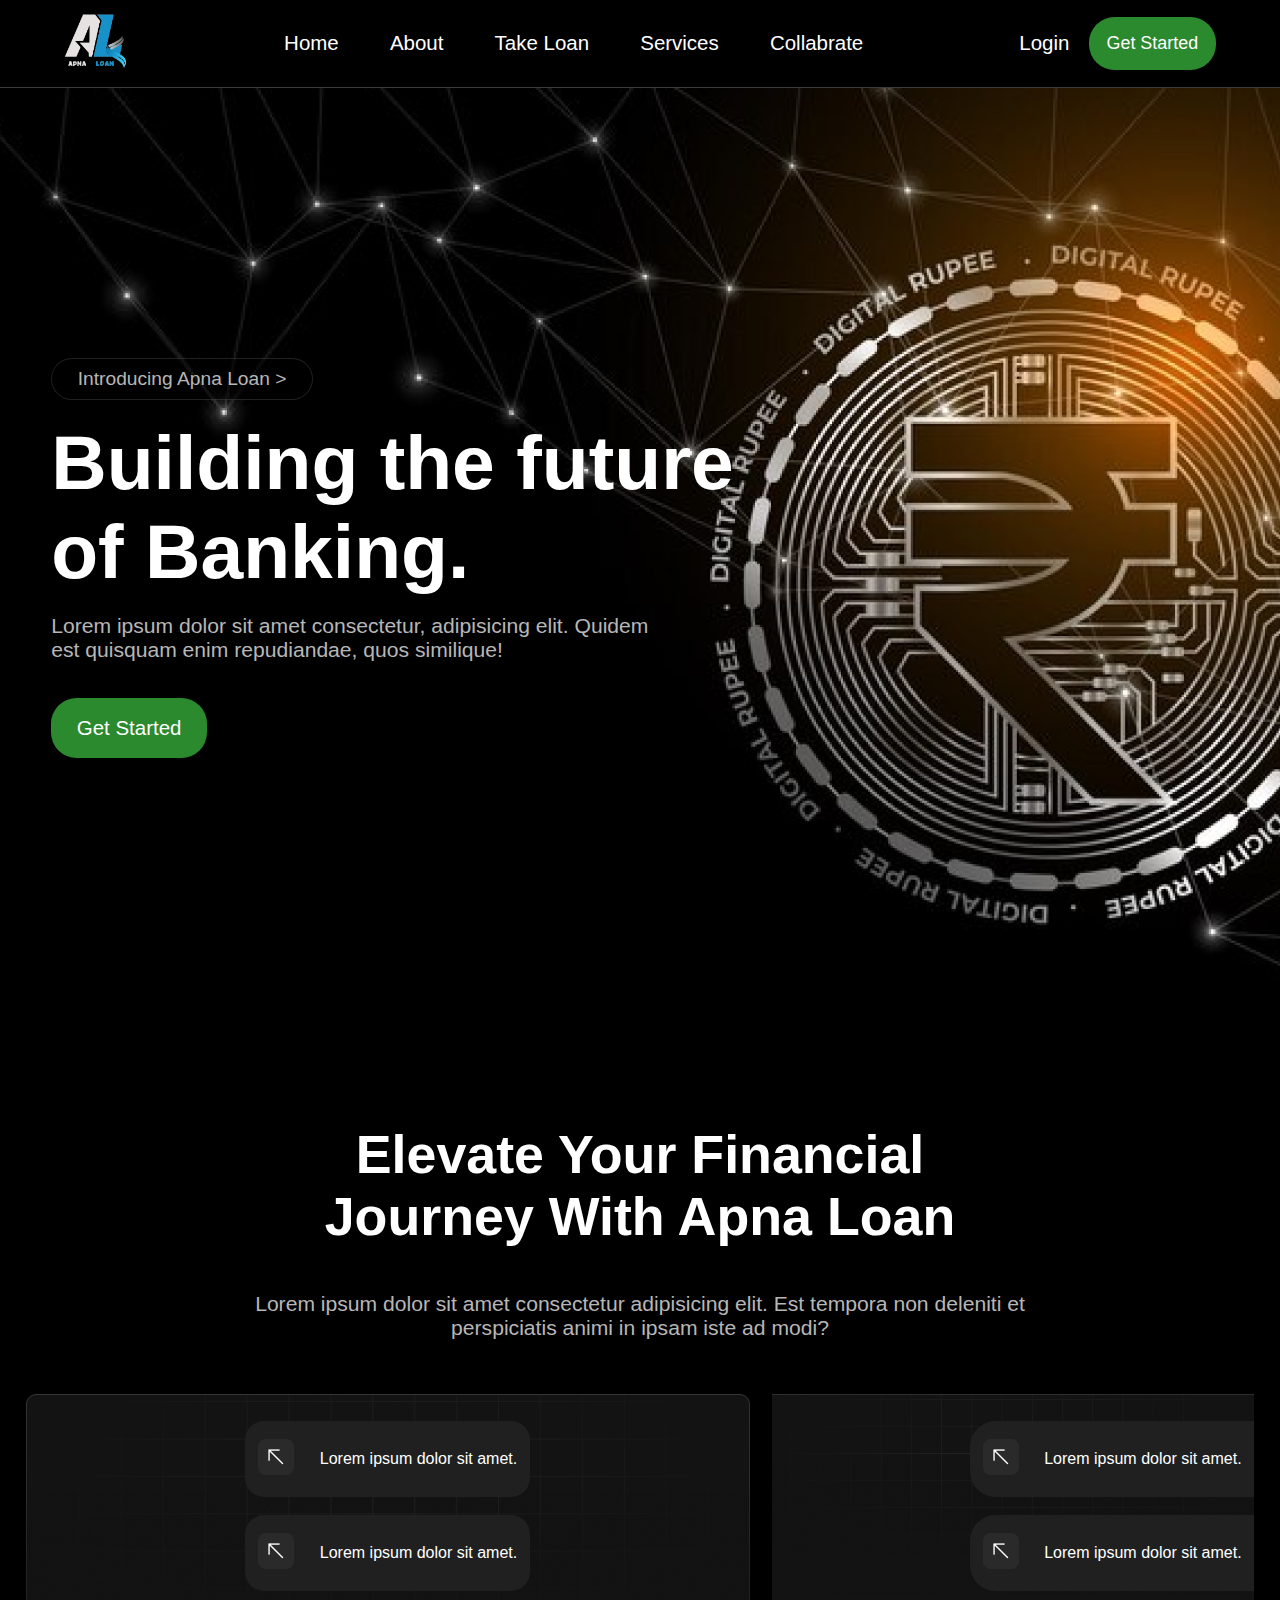
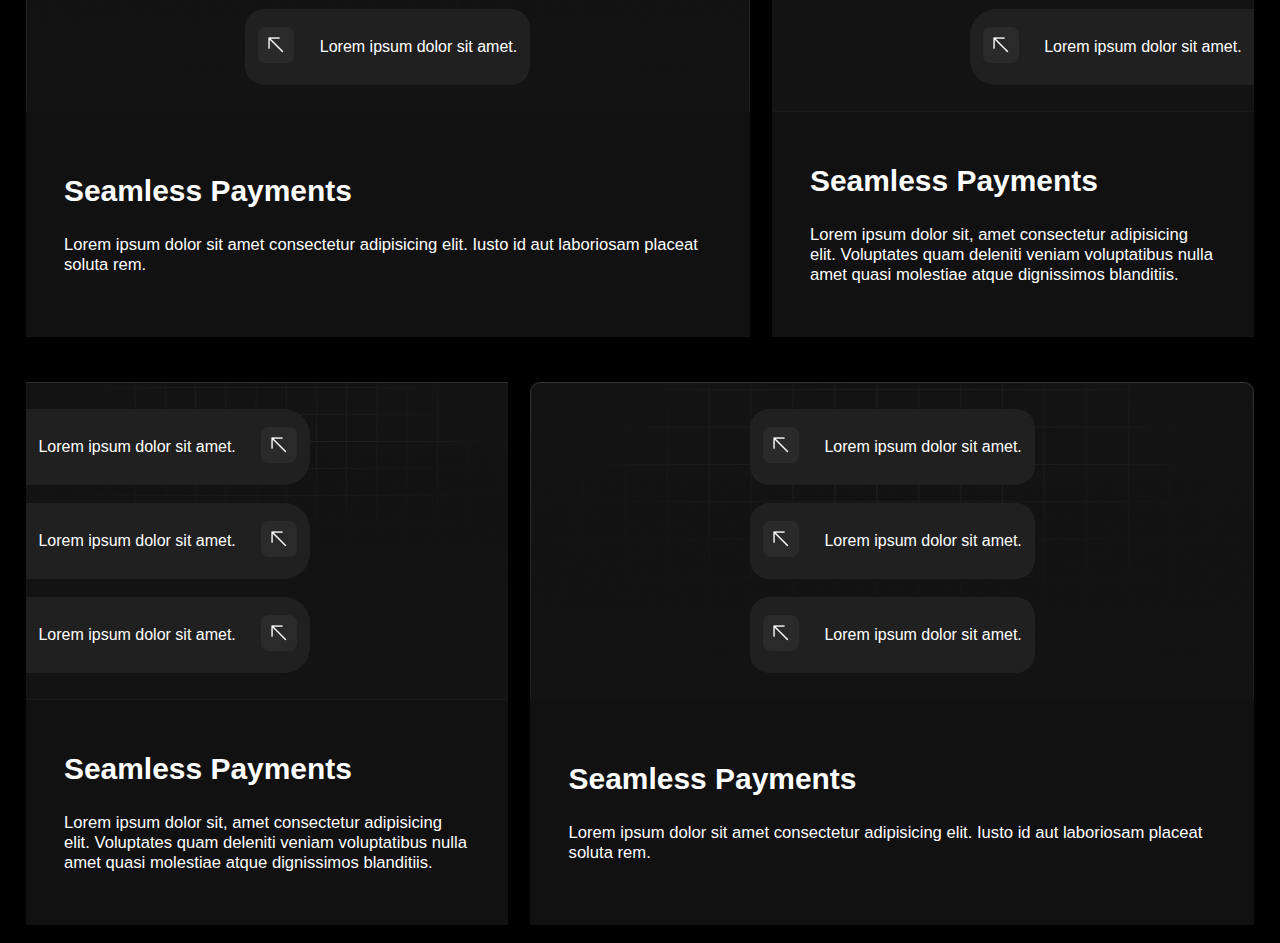
==== Apna Loan/index.html @ 00d08b1c "Made starting layout with features section with AI" ====
<!DOCTYPE html>
<html lang="en">
<head>
    <meta charset="UTF-8">
    <meta name="viewport" content="width=device-width, initial-scale=1.0">
    <link rel="stylesheet" href="./style.css">
    <title>Document</title>
</head>

<body>
    <header>
        <nav>
           <div class="leftnav">
            <img class="logo" src="./images/logo3.png" alt="">

           </div>
           <div class="midnav">
            <ul class="simpleflex">
                <li>Home</li>
                <li>About</li>
                <li>Take Loan</li>
                <li>Services</li>
                <li>Collabrate</li>
                
            </ul>

           </div>
           <div class="rightnav simpleflex">
            <button class="loginbtnnav">Login</button>
            <button class="startedbtnnav">Get Started</button>

           </div>
        </nav>
    </header>
    <main>
        <div class="hero">
            <div class="herocontainer simpleflex">
                <div class="upperherocontainer">
                    <p>Introducing Apna Loan  ></p>

                </div>
                <div class="headingherocontainer">
                    <h1>Building the future <br> of Banking.</h1>

                </div>
                <div class="descherocontainer">
                    <p>Lorem ipsum dolor sit amet consectetur, adipisicing elit. Quidem <br> est quisquam enim repudiandae, quos similique!</p>

                </div>
                <div class="btnherocontainer">
                    <button>Get Started</button>

                </div>
            </div>
        </div>
        <div class="featuresconatiner">
            <div class="upperfeaturesconatiner simpleflex">
                <div class="headingupperfeaturesconatiner">

                    <h2>Elevate Your Financial Journey With Apna Loan</h2>
                </div>
                <div class="descupperfeaturesconatiner">
                    <p>Lorem ipsum dolor sit amet consectetur adipisicing elit. Est tempora non deleniti et perspiciatis animi in ipsam iste ad modi?</p>
                </div>
            </div>
            <div class="downfeaturesconatiner simpleflex">
                <div class="upperdownfeaturesconatiner simpleflex">
                    <div class="leftupperdownfeaturesconatiner setfeaturebox">
                        <div class="upperleftupperdownfeaturesconatiner">
                            <div class="oneupperleftupperdownfeaturesconatiner">
                                <div class="leftoneupperleftupperdownfeaturesconatiner">
                                    <img src="./images/a1.png" alt="">
                                </div>
                                <div class="rightoneupperleftupperdownfeaturesconatiner">
                                    <p>Lorem ipsum dolor sit amet.</p>
                                </div>
                            </div>
                            <div class="oneupperleftupperdownfeaturesconatiner">
                                <div class="leftoneupperleftupperdownfeaturesconatiner">
                                    <img src="./images/a1.png" alt="">
                                </div>
                                <div class="rightoneupperleftupperdownfeaturesconatiner">
                                    <p>Lorem ipsum dolor sit amet.</p>
                                </div>
                            </div>
                            <div class="oneupperleftupperdownfeaturesconatiner">
                                <div class="leftoneupperleftupperdownfeaturesconatiner">
                                    <img src="./images/a1.png" alt="">
                                </div>
                                <div class="rightoneupperleftupperdownfeaturesconatiner">
                                    <p>Lorem ipsum dolor sit amet.</p>
                                </div>
                            </div>

                        </div>
                        <div class="downleftupperdownfeaturesconatiner">
                            <div class="headingdownleftupperdownfeaturesconatiner featsubhead">
                                <h3>Seamless Payments</h3>
                            </div>
                            <div class="descdownleftupperdownfeaturesconatiner featsubdesc">
                                <p>Lorem ipsum dolor sit amet consectetur adipisicing elit. Iusto id aut laboriosam placeat soluta rem.</p>
                            </div>
                        </div>

                    </div>
                    <div class="rightupperdownfeaturesconatiner setfeaturebox">
                        <div class="upperrightupperdownfeaturesconatiner">
                            <div class="oneupperleftupperdownfeaturesconatiner sidefeat">
                                <div class="leftoneupperleftupperdownfeaturesconatiner">
                                    <img src="./images/a1.png" alt="">
                                </div>
                                <div class="rightoneupperleftupperdownfeaturesconatiner">
                                    <p>Lorem ipsum dolor sit amet.</p>
                                </div>
                            </div>
                            <div class="oneupperleftupperdownfeaturesconatiner sidefeat">
                                <div class="leftoneupperleftupperdownfeaturesconatiner">
                                    <img src="./images/a1.png" alt="">
                                </div>
                                <div class="rightoneupperleftupperdownfeaturesconatiner">
                                    <p>Lorem ipsum dolor sit amet.</p>
                                </div>
                            </div>
                            <div class="oneupperleftupperdownfeaturesconatiner sidefeat">
                                <div class="leftoneupperleftupperdownfeaturesconatiner">
                                    <img src="./images/a1.png" alt="">
                                </div>
                                <div class="rightoneupperleftupperdownfeaturesconatiner">
                                    <p>Lorem ipsum dolor sit amet.</p>
                                </div>
                            </div>


                        </div>
                        <div class="downrightupperdownfeaturesconatiner downleftupperdownfeaturesconatiner">
                            <div class="headingdownrightupperdownfeaturesconatiner featsubhead">
                                <h3>Seamless Payments</h3>

                            </div>
                            <div class="descdownrightupperdownfeaturesconatiner featsubdesc">
                                <p>Lorem ipsum dolor sit, amet consectetur adipisicing elit. Voluptates quam deleniti veniam voluptatibus nulla amet quasi molestiae atque dignissimos blanditiis.</p>
                            </div>

                        </div>

                    </div>
                </div>
                <div class="upperdownfeaturesconatiner simpleflex">
                    <div class="rightupperdownfeaturesconatiner setfeaturebox">
                        <div class="upperrightupperdownfeaturesconatiner downsetinnerfeact">
                            <div class="oneupperleftupperdownfeaturesconatiner sidefeat2">
                                <div class="leftoneupperleftupperdownfeaturesconatiner">
                                    <img src="./images/a1.png" alt="">
                                </div>
                                <div class="rightoneupperleftupperdownfeaturesconatiner">
                                    <p>Lorem ipsum dolor sit amet.</p>
                                </div>
                            </div>
                            <div class="oneupperleftupperdownfeaturesconatiner sidefeat2">
                                <div class="leftoneupperleftupperdownfeaturesconatiner">
                                    <img src="./images/a1.png" alt="">
                                </div>
                                <div class="rightoneupperleftupperdownfeaturesconatiner">
                                    <p>Lorem ipsum dolor sit amet.</p>
                                </div>
                            </div>
                            <div class="oneupperleftupperdownfeaturesconatiner sidefeat2">
                                <div class="leftoneupperleftupperdownfeaturesconatiner">
                                    <img src="./images/a1.png" alt="">
                                </div>
                                <div class="rightoneupperleftupperdownfeaturesconatiner">
                                    <p>Lorem ipsum dolor sit amet.</p>
                                </div>
                            </div>


                        </div>
                        <div class="downrightupperdownfeaturesconatiner downleftupperdownfeaturesconatiner">
                            <div class="headingdownrightupperdownfeaturesconatiner featsubhead">
                                <h3>Seamless Payments</h3>

                            </div>
                            <div class="descdownrightupperdownfeaturesconatiner featsubdesc">
                                <p>Lorem ipsum dolor sit, amet consectetur adipisicing elit. Voluptates quam deleniti veniam voluptatibus nulla amet quasi molestiae atque dignissimos blanditiis.</p>
                            </div>

                        </div>

                    </div>
                    <div class="leftupperdownfeaturesconatiner setfeaturebox">
                        <div class="upperleftupperdownfeaturesconatiner">
                            <div class="oneupperleftupperdownfeaturesconatiner">
                                <div class="leftoneupperleftupperdownfeaturesconatiner">
                                    <img src="./images/a1.png" alt="">
                                </div>
                                <div class="rightoneupperleftupperdownfeaturesconatiner">
                                    <p>Lorem ipsum dolor sit amet.</p>
                                </div>
                            </div>
                            <div class="oneupperleftupperdownfeaturesconatiner">
                                <div class="leftoneupperleftupperdownfeaturesconatiner">
                                    <img src="./images/a1.png" alt="">
                                </div>
                                <div class="rightoneupperleftupperdownfeaturesconatiner">
                                    <p>Lorem ipsum dolor sit amet.</p>
                                </div>
                            </div>
                            <div class="oneupperleftupperdownfeaturesconatiner">
                                <div class="leftoneupperleftupperdownfeaturesconatiner">
                                    <img src="./images/a1.png" alt="">
                                </div>
                                <div class="rightoneupperleftupperdownfeaturesconatiner">
                                    <p>Lorem ipsum dolor sit amet.</p>
                                </div>
                            </div>

                        </div>
                        <div class="downleftupperdownfeaturesconatiner">
                            <div class="headingdownleftupperdownfeaturesconatiner featsubhead">
                                <h3>Seamless Payments</h3>
                            </div>
                            <div class="descdownleftupperdownfeaturesconatiner featsubdesc">
                                <p>Lorem ipsum dolor sit amet consectetur adipisicing elit. Iusto id aut laboriosam placeat soluta rem.</p>
                            </div>
                        </div>

                    </div>
                    
                </div>
            </div>
        </div>
    </main>
    
</body>
</html>
---- Apna Loan/style.css ----
*{
    margin: 0;
    padding: 0;
    font-family:'Franklin Gothic Medium', 'Arial Narrow', Arial, sans-serif;
}

nav{
    display: flex;
    justify-content: space-between;
    align-items: center;
    color: #fff;
    padding: 1.4vh 5vw;
    border-bottom: 0.4px solid #ffffff3a;
    background-color: #000;
}
.logo{
    width: 5vw;
}
.simpleflex{
    display: flex;
    justify-content: center;
    align-items: center;
}
.midnav ul {
    gap: 4vw;
    
    list-style: none;
 
}
.midnav ul li{
    font-size: 1.6vw;
}
.loginbtnnav{
    border: none;
    color: #fff;
    background-color: #ffffff00;
    font-size: 1.6vw;
}
.startedbtnnav{
    border: none;
    background-color: #2B892E;
    color: #fff;
    border-radius: 2vw;
    padding:  1.8vh 1.4vw;
    font-size: 1.4vw;
}
.o{
    
    border: 12px solid #fff;
  background-color: #ffffff00;
  padding: 0 3vw;
  font-size: 3vw;
  border-radius: 2vw;
  position: relative;
  top: -3vh;
}
.rightnav{
    gap:1.5vw;
}
.herocontainer{
    flex-direction: column;
    gap: 2vh;
    align-items: baseline;
    color: #fff;
    padding: 30vh 0 2vh 4vw;
}
.hero{
    background: url('./images/m2.png') no-repeat top ;
    background-size: cover;
    height: 110vh;
}
.upperherocontainer{
    background-color: #0000006e;
    color: #ffffffb8;
    padding: 1vh 2vw;
    font-size: 1.5vw;
    border-radius: 3vw;
    border: 0.2px solid #ffffff20;
}
.headingherocontainer{
    color: #fff;
    font-size: 3vw;
}
.descherocontainer{
    font-size: 1.65vw;
    color:#ffffffb8 ;
    margin-bottom: 2vh;
}
.btnherocontainer button{
    border: none;
    background-color: #2B892E;
    color: #fff;
    border-radius: 2vw;
    padding:  2vh 2vw;
    font-size: 1.6vw;

}
.upperfeaturesconatiner{
    flex-direction: column;
    padding: 3vh 0;
    gap: 2vh;
}
.featuresconatiner{
    padding: 2vh 2vw;
    color: #fff;
    background-color: #000000;
}
.descupperfeaturesconatiner{
    color: #ffffffb8;
    font-size: 1.65vw;
    text-align: center;
    width: 70%;
    padding: 3vh 0;

}
.upperdownfeaturesconatiner{
    gap: 1.7vw;
}
.leftupperdownfeaturesconatiner{
    width: 60%;
    border-radius: 1.5vw;
}
.headingupperfeaturesconatiner{
    font-size: 2.8vw;
    text-align: center;
    width: 55%;
}
.upperleftupperdownfeaturesconatiner{
    background:url('./images/bg2.png') no-repeat ;
    padding: 3vh 0 ;
    background-size: cover;
    display: flex;
    flex-direction: column;
    justify-content: center;
    align-items: center;
    gap: 2vh;
}
.oneupperleftupperdownfeaturesconatiner{
    display: flex;
    justify-content: center;
    align-items: center;
    padding: 2vh 1vw;
    border-radius: 1.5vw;
    background-color: #202020;

    gap: 2vw;
}
.downleftupperdownfeaturesconatiner{
    display:flex;
    justify-content: center;
    align-items: flex-start;
    padding: 1vh 3vw;
    height: 23vh;

    background-color: #111;
    flex-direction: column;
    
}
.rightupperdownfeaturesconatiner{
    width:40%;

}
.upperrightupperdownfeaturesconatiner{
    background: url('./images/bg2.png') no-repeat top;
    background-size: cover;
    padding: 3vh 0 3vh 4vw;
    gap: 2vh;
    flex-direction: column;
    display: flex;
    justify-content: center;
    align-items: flex-end;
}
.setfeaturebox{
    /* height: 50vh; */
}
.featsubhead{
    font-size: 2vw;
    padding: 2vh 0;

}
.featsubdesc{
    font-size: 1.3vw;
    padding: 1vh 0 2vh 0;
}
.downfeaturesconatiner{
    flex-direction: column;
    gap: 5vh;
}
.sidefeat{
    border-top-left-radius:2vw;
    border-top-right-radius:0vw;
    border-bottom-right-radius:0vw;
    border-bottom-left-radius:2vw;
}
.sidefeat2{
    border-top-left-radius:0vw;
    border-top-right-radius:2vw;
    border-bottom-right-radius:2vw;
    border-bottom-left-radius:0vw;
    flex-direction: row-reverse;

}
.downsetinnerfeact{
    align-items: flex-start;
    padding: 3vh 0;
}
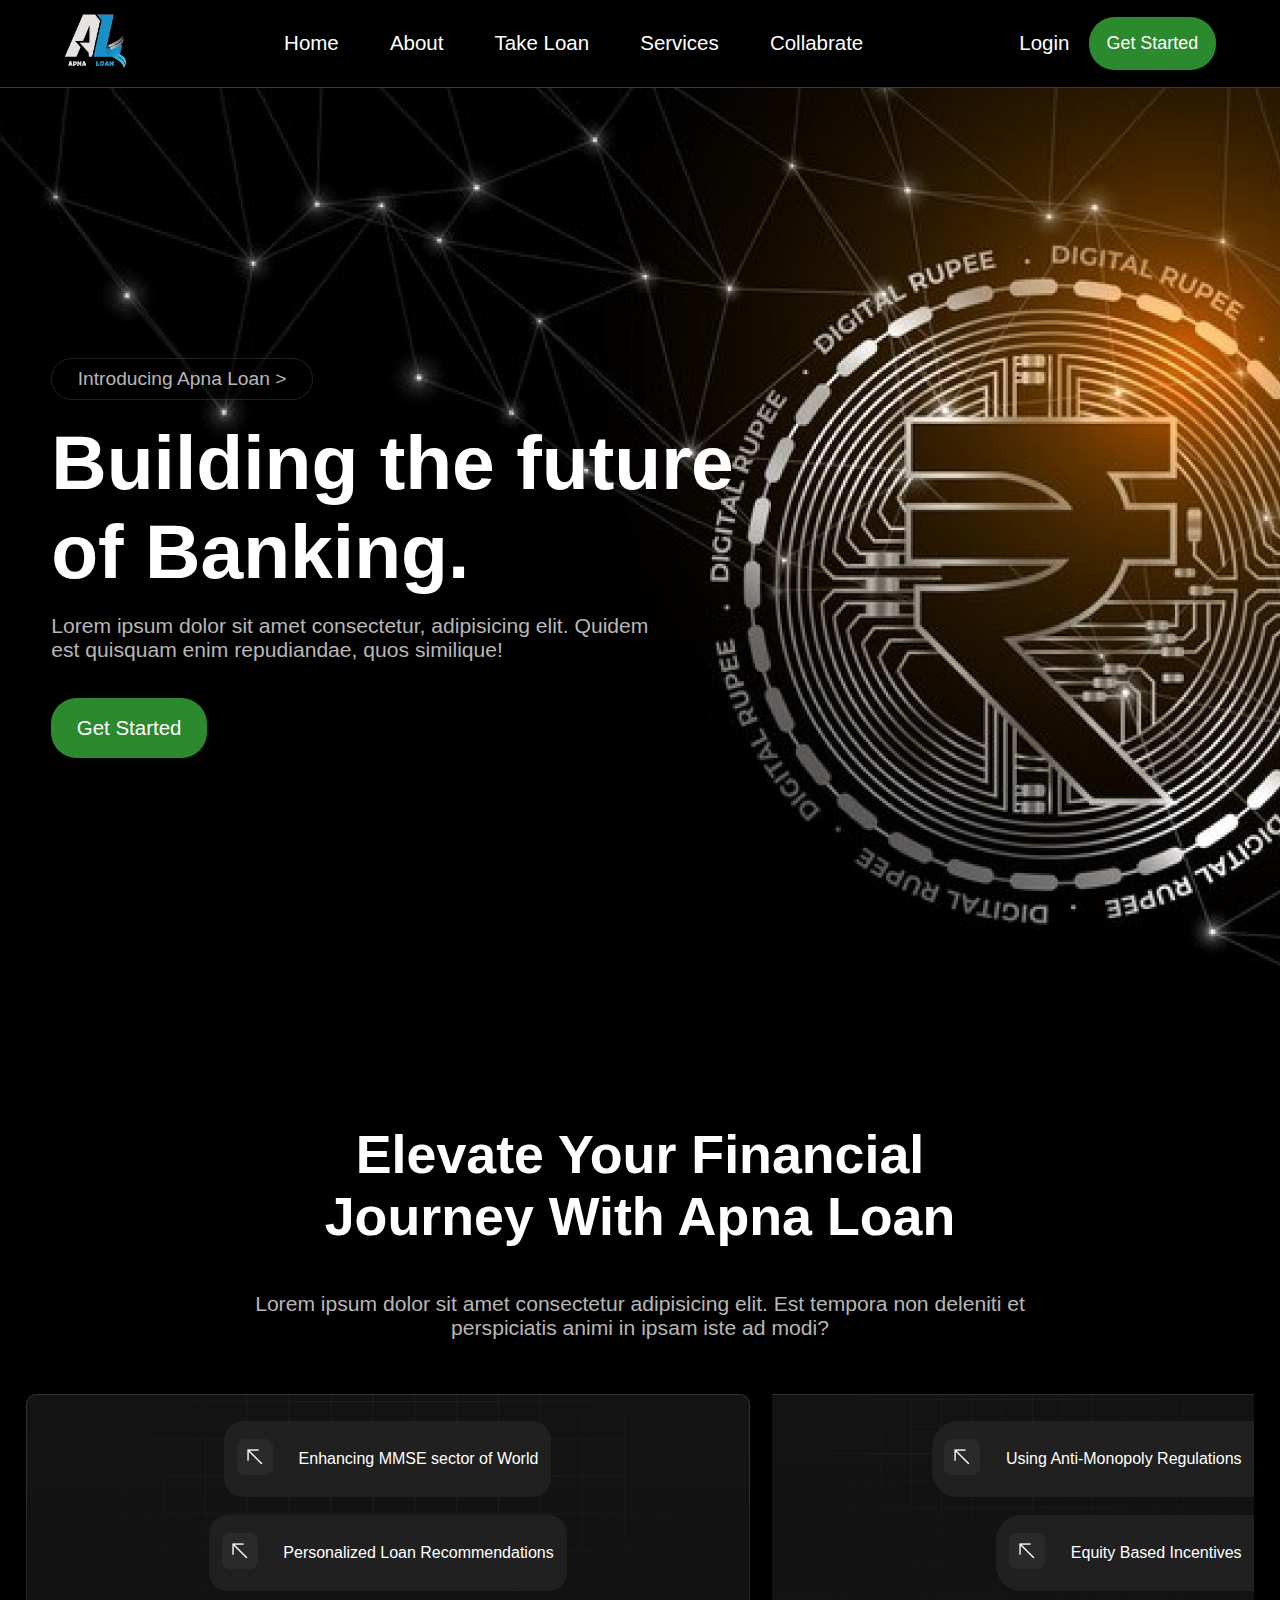
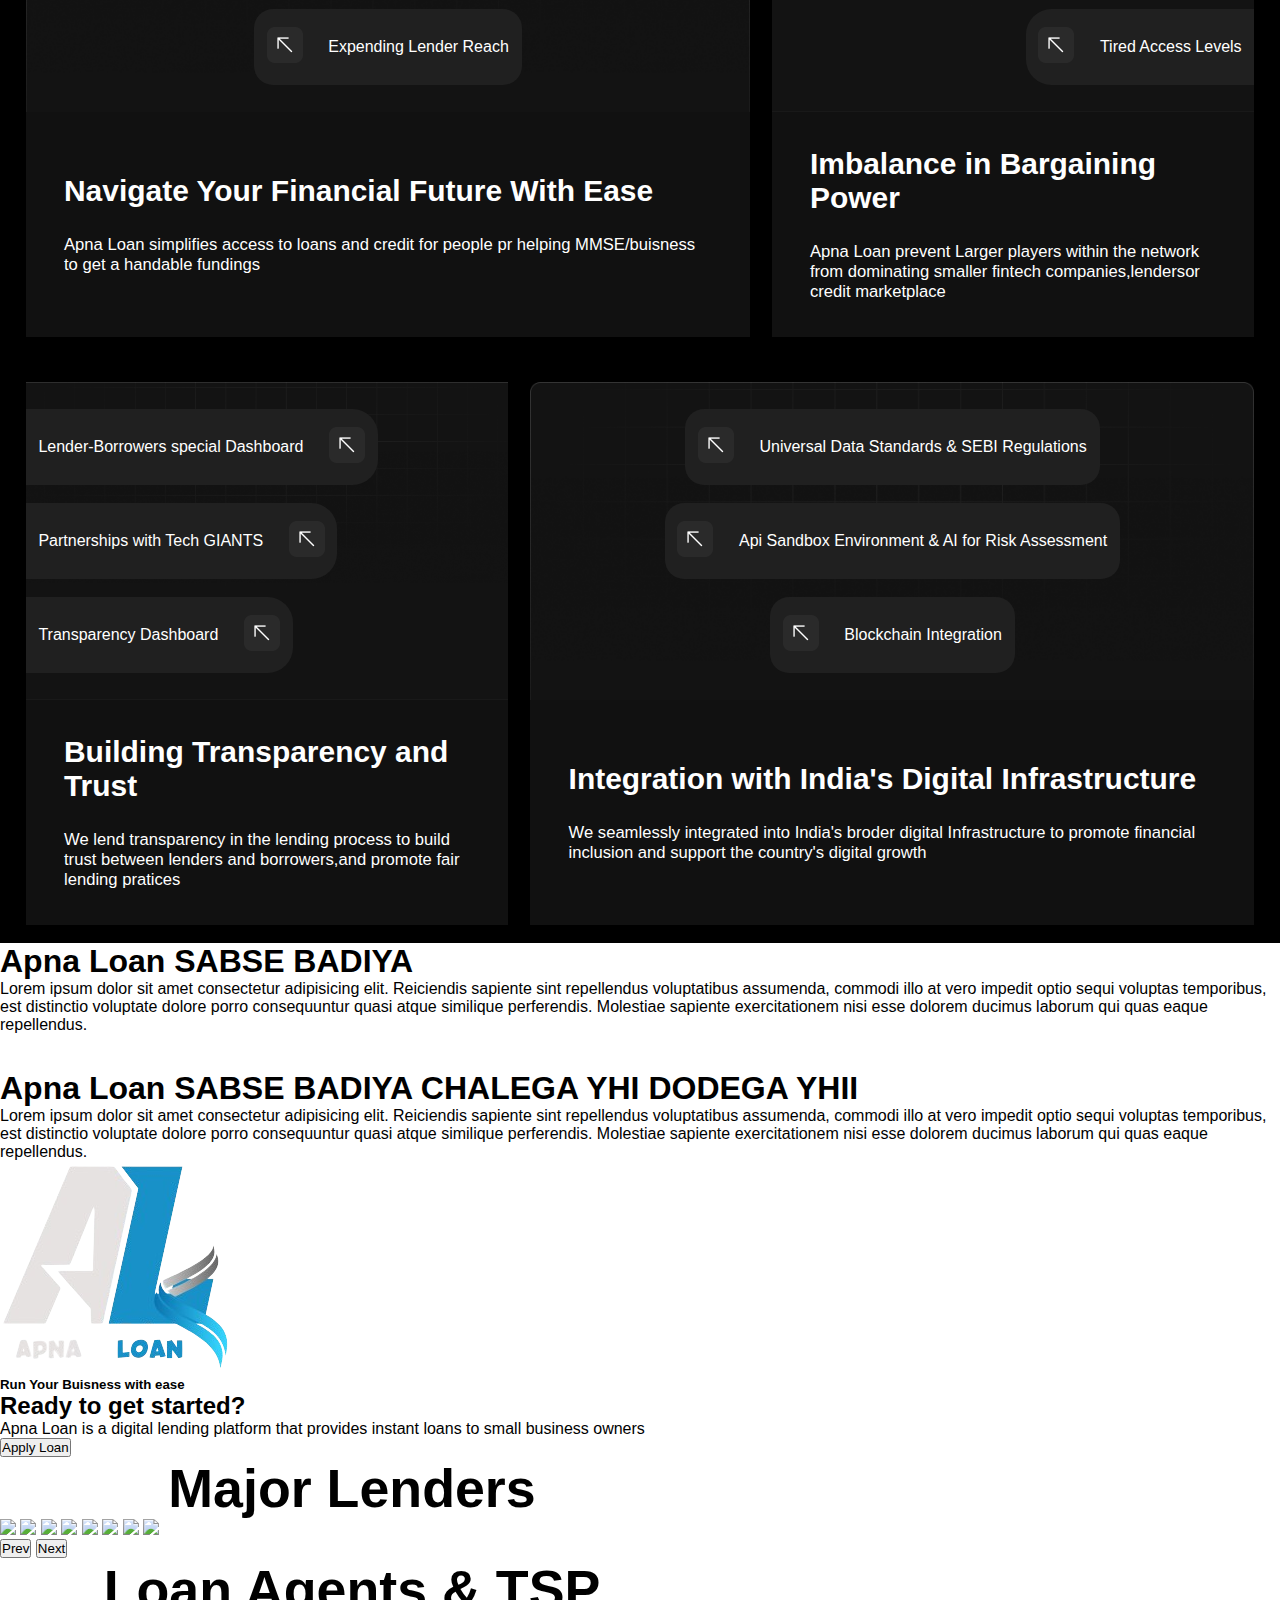
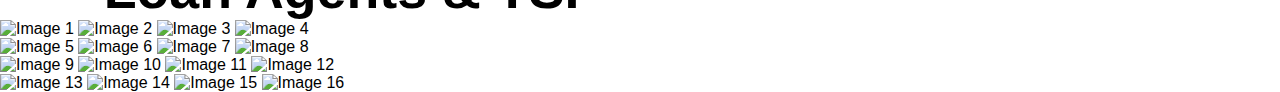
==== commit 3fd01b4b: "Update index.html in making more sections in home page" ====
--- a/Apna Loan/index.html
+++ b/Apna Loan/index.html
@@ -72,33 +72,33 @@
                                     <img src="./images/a1.png" alt="">
                                 </div>
                                 <div class="rightoneupperleftupperdownfeaturesconatiner">
-                                    <p>Lorem ipsum dolor sit amet.</p>
-                                </div>
-                            </div>
-                            <div class="oneupperleftupperdownfeaturesconatiner">
-                                <div class="leftoneupperleftupperdownfeaturesconatiner">
-                                    <img src="./images/a1.png" alt="">
-                                </div>
-                                <div class="rightoneupperleftupperdownfeaturesconatiner">
-                                    <p>Lorem ipsum dolor sit amet.</p>
-                                </div>
-                            </div>
-                            <div class="oneupperleftupperdownfeaturesconatiner">
-                                <div class="leftoneupperleftupperdownfeaturesconatiner">
-                                    <img src="./images/a1.png" alt="">
-                                </div>
-                                <div class="rightoneupperleftupperdownfeaturesconatiner">
-                                    <p>Lorem ipsum dolor sit amet.</p>
+                                    <p>Enhancing MMSE sector of World</p>
+                                </div>
+                            </div>
+                            <div class="oneupperleftupperdownfeaturesconatiner">
+                                <div class="leftoneupperleftupperdownfeaturesconatiner">
+                                    <img src="./images/a1.png" alt="">
+                                </div>
+                                <div class="rightoneupperleftupperdownfeaturesconatiner">
+                                    <p>Personalized Loan Recommendations</p>
+                                </div>
+                            </div>
+                            <div class="oneupperleftupperdownfeaturesconatiner">
+                                <div class="leftoneupperleftupperdownfeaturesconatiner">
+                                    <img src="./images/a1.png" alt="">
+                                </div>
+                                <div class="rightoneupperleftupperdownfeaturesconatiner">
+                                    <p>Expending Lender Reach</p>
                                 </div>
                             </div>
 
                         </div>
                         <div class="downleftupperdownfeaturesconatiner">
                             <div class="headingdownleftupperdownfeaturesconatiner featsubhead">
-                                <h3>Seamless Payments</h3>
+                                <h3>Navigate Your Financial Future With Ease</h3>
                             </div>
                             <div class="descdownleftupperdownfeaturesconatiner featsubdesc">
-                                <p>Lorem ipsum dolor sit amet consectetur adipisicing elit. Iusto id aut laboriosam placeat soluta rem.</p>
+                                <p>Apna Loan simplifies access to loans and credit for people pr helping MMSE/buisness to get a handable fundings</p>
                             </div>
                         </div>
 
@@ -110,7 +110,7 @@
                                     <img src="./images/a1.png" alt="">
                                 </div>
                                 <div class="rightoneupperleftupperdownfeaturesconatiner">
-                                    <p>Lorem ipsum dolor sit amet.</p>
+                                    <p>Using Anti-Monopoly Regulations</p>
                                 </div>
                             </div>
                             <div class="oneupperleftupperdownfeaturesconatiner sidefeat">
@@ -118,7 +118,7 @@
                                     <img src="./images/a1.png" alt="">
                                 </div>
                                 <div class="rightoneupperleftupperdownfeaturesconatiner">
-                                    <p>Lorem ipsum dolor sit amet.</p>
+                                    <p>Equity Based Incentives</p>
                                 </div>
                             </div>
                             <div class="oneupperleftupperdownfeaturesconatiner sidefeat">
@@ -126,7 +126,7 @@
                                     <img src="./images/a1.png" alt="">
                                 </div>
                                 <div class="rightoneupperleftupperdownfeaturesconatiner">
-                                    <p>Lorem ipsum dolor sit amet.</p>
+                                    <p>Tired Access Levels</p>
                                 </div>
                             </div>
 
@@ -134,11 +134,11 @@
                         </div>
                         <div class="downrightupperdownfeaturesconatiner downleftupperdownfeaturesconatiner">
                             <div class="headingdownrightupperdownfeaturesconatiner featsubhead">
-                                <h3>Seamless Payments</h3>
+                                <h3>Imbalance in Bargaining Power</h3>
 
                             </div>
                             <div class="descdownrightupperdownfeaturesconatiner featsubdesc">
-                                <p>Lorem ipsum dolor sit, amet consectetur adipisicing elit. Voluptates quam deleniti veniam voluptatibus nulla amet quasi molestiae atque dignissimos blanditiis.</p>
+                                <p>Apna Loan prevent Larger players within the network from dominating smaller fintech companies,lendersor credit marketplace</p>
                             </div>
 
                         </div>
@@ -153,7 +153,7 @@
                                     <img src="./images/a1.png" alt="">
                                 </div>
                                 <div class="rightoneupperleftupperdownfeaturesconatiner">
-                                    <p>Lorem ipsum dolor sit amet.</p>
+                                    <p>Lender-Borrowers special Dashboard</p>
                                 </div>
                             </div>
                             <div class="oneupperleftupperdownfeaturesconatiner sidefeat2">
@@ -161,7 +161,7 @@
                                     <img src="./images/a1.png" alt="">
                                 </div>
                                 <div class="rightoneupperleftupperdownfeaturesconatiner">
-                                    <p>Lorem ipsum dolor sit amet.</p>
+                                    <p>Partnerships with Tech GIANTS</p>
                                 </div>
                             </div>
                             <div class="oneupperleftupperdownfeaturesconatiner sidefeat2">
@@ -169,7 +169,7 @@
                                     <img src="./images/a1.png" alt="">
                                 </div>
                                 <div class="rightoneupperleftupperdownfeaturesconatiner">
-                                    <p>Lorem ipsum dolor sit amet.</p>
+                                    <p>Transparency Dashboard</p>
                                 </div>
                             </div>
 
@@ -177,11 +177,11 @@
                         </div>
                         <div class="downrightupperdownfeaturesconatiner downleftupperdownfeaturesconatiner">
                             <div class="headingdownrightupperdownfeaturesconatiner featsubhead">
-                                <h3>Seamless Payments</h3>
+                                <h3>Building Transparency and Trust</h3>
 
                             </div>
                             <div class="descdownrightupperdownfeaturesconatiner featsubdesc">
-                                <p>Lorem ipsum dolor sit, amet consectetur adipisicing elit. Voluptates quam deleniti veniam voluptatibus nulla amet quasi molestiae atque dignissimos blanditiis.</p>
+                                <p>We lend transparency in the lending process to build trust between lenders and borrowers,and promote fair lending pratices </p>
                             </div>
 
                         </div>
@@ -194,33 +194,33 @@
                                     <img src="./images/a1.png" alt="">
                                 </div>
                                 <div class="rightoneupperleftupperdownfeaturesconatiner">
-                                    <p>Lorem ipsum dolor sit amet.</p>
-                                </div>
-                            </div>
-                            <div class="oneupperleftupperdownfeaturesconatiner">
-                                <div class="leftoneupperleftupperdownfeaturesconatiner">
-                                    <img src="./images/a1.png" alt="">
-                                </div>
-                                <div class="rightoneupperleftupperdownfeaturesconatiner">
-                                    <p>Lorem ipsum dolor sit amet.</p>
-                                </div>
-                            </div>
-                            <div class="oneupperleftupperdownfeaturesconatiner">
-                                <div class="leftoneupperleftupperdownfeaturesconatiner">
-                                    <img src="./images/a1.png" alt="">
-                                </div>
-                                <div class="rightoneupperleftupperdownfeaturesconatiner">
-                                    <p>Lorem ipsum dolor sit amet.</p>
+                                    <p>Universal Data Standards & SEBI Regulations</p>
+                                </div>
+                            </div>
+                            <div class="oneupperleftupperdownfeaturesconatiner">
+                                <div class="leftoneupperleftupperdownfeaturesconatiner">
+                                    <img src="./images/a1.png" alt="">
+                                </div>
+                                <div class="rightoneupperleftupperdownfeaturesconatiner">
+                                    <p>Api Sandbox Environment & AI for Risk Assessment</p>
+                                </div>
+                            </div>
+                            <div class="oneupperleftupperdownfeaturesconatiner">
+                                <div class="leftoneupperleftupperdownfeaturesconatiner">
+                                    <img src="./images/a1.png" alt="">
+                                </div>
+                                <div class="rightoneupperleftupperdownfeaturesconatiner">
+                                    <p>Blockchain Integration</p>
                                 </div>
                             </div>
 
                         </div>
                         <div class="downleftupperdownfeaturesconatiner">
                             <div class="headingdownleftupperdownfeaturesconatiner featsubhead">
-                                <h3>Seamless Payments</h3>
+                                <h3>Integration with India's Digital Infrastructure</h3>
                             </div>
                             <div class="descdownleftupperdownfeaturesconatiner featsubdesc">
-                                <p>Lorem ipsum dolor sit amet consectetur adipisicing elit. Iusto id aut laboriosam placeat soluta rem.</p>
+                                <p>We seamlessly integrated into India's broder digital Infrastructure to promote financial inclusion and support the country's digital growth </p>
                             </div>
                         </div>
 
@@ -229,7 +229,167 @@
                 </div>
             </div>
         </div>
+       
+
+<div class="higlightcontainer ">
+    <div class="upperhiglightcontainer">
+        <div class="leftupperhiglightcontainer">
+            <div class="headingleftupperhiglightcontainer">
+                <h1>Apna Loan SABSE BADIYA </h1>
+            </div>
+            <div class="desleftupperhiglightcontainer">
+                <p>Lorem ipsum dolor sit amet consectetur adipisicing elit. Reiciendis sapiente sint repellendus voluptatibus assumenda, commodi illo at vero impedit optio sequi voluptas temporibus, est distinctio voluptate dolore porro consequuntur quasi atque similique perferendis. Molestiae sapiente exercitationem nisi esse dolorem ducimus laborum qui quas eaque repellendus.</p>
+            </div>
+
+        </div>
+        <div class="rightupperhiglightcontainer">
+            <img src="./images/m13.png" alt="">
+        </div>
+    </div>
+    <div class="upperhiglightcontainer">
+        
+        <div class="rightupperhiglightcontainer">
+            <img src="./images/m12.png" alt="">
+        </div>
+        <div class="leftupperhiglightcontainer">
+            <div class="headingleftupperhiglightcontainer">
+                <h1>Apna Loan SABSE BADIYA CHALEGA YHI DODEGA YHII </h1>
+            </div>
+            <div class="desleftupperhiglightcontainer">
+                <p>Lorem ipsum dolor sit amet consectetur adipisicing elit. Reiciendis sapiente sint repellendus voluptatibus assumenda, commodi illo at vero impedit optio sequi voluptas temporibus, est distinctio voluptate dolore porro consequuntur quasi atque similique perferendis. Molestiae sapiente exercitationem nisi esse dolorem ducimus laborum qui quas eaque repellendus.</p>
+            </div>
+
+        </div>
+    </div>
+</div>
+
+<div class="loancontainer">
+    <div class="leftloancontainer">
+        <div class="outerupperleftloancontainer">
+            <img src="./images/logo3.png" class="imgl" alt="">
+        </div>
+        <div class="outerdownleftloancontainer">
+        <div class="headingleftloancontainer">
+            <h5>Run Your Buisness with ease</h5>
+        </div>
+        <div class="subleftloancontainer">
+            <h2>Ready to get started?</h2>
+        </div>
+        <div class="descleftloancontainer">
+            <p>Apna Loan is a digital lending platform that provides instant loans to small business owners
+        </div>
+        <div class="buttonleftloancontainer">
+            <button>Apply Loan</button>
+        </div>
+    </div>
+
+    </div>
+    <div class="rightloancontainer">
+        <div class="leftrightloancontainer">
+
+        </div>
+        <div class="rightrightloancontainer">
+
+        </div>
+    </div>
+</div>
+
+<div class="outerimagecontainer">
+    <div class="headingupperfeaturesconatiner">
+
+        <h2 class="partnerh">Major Lenders</h2>
+    </div>
+
+
+<div class="image-container1">
+    <span style="--i: 1">
+      <img
+        src="./images/s1.png"
+      />
+    </span>
+    <span style="--i: 2">
+      <img
+        src="./images/s2.png"
+      />
+    </span>
+    <span style="--i: 3">
+      <img
+        src="./images/s3.png"
+      />
+    </span>
+    <span style="--i: 4">
+      <img
+        src="./images/s4.png"
+      />
+    </span>
+    <span style="--i: 5">
+      <img
+        src="./images/s5.png"
+      />
+    </span>
+    <span style="--i: 6">
+      <img
+        src="./images/s6.jpeg"
+      />
+    </span>
+    <span style="--i: 7">
+      <img
+        src="./images/s7.webp"
+      />
+    </span>
+    <span style="--i: 8">
+      <img
+        src="./images/s4.png"
+      />
+    </span>
+  </div>
+
+  <div class="btn-container">
+    <button class="btn" id="prev">Prev</button>
+    <button class="btn" id="next">Next</button>
+  </div>
+</div>
+
+
+<div class="outerfloatc">
+    <div class="headingupperfeaturesconatiner">
+
+        <h2 class="partnerh2">Loan Agents & TSP</h2>
+    </div>
+<div class="fixed-image-wrapper">
+    <div class="image-row-wrapper">
+        <div class="scrolling-image-row">
+            <img src="./im./images/f1.png" alt="Image 1">
+            <img src="./im./images/f2.png" alt="Image 2">
+            <img src="./im./images/f3.png" alt="Image 3">
+            <img src="./im./images/f4.png" alt="Image 4">
+        </div>
+        <div class="scrolling-image-row">
+            <img src="./images/f5.jpeg" alt="Image 5">
+            <img src="./images/f6.svg" alt="Image 6">
+            <img src="./images/f7.svg" alt="Image 7">
+            <img src="./images/f8.png" alt="Image 8">
+        </div>
+        <div class="scrolling-image-row">
+            <img src="./images/f9.png" alt="Image 9">
+            <img src="./images/f10.png" alt="Image 10">
+            <img src="./images/f11.png" alt="Image 11">
+            <img src="./images/f12.svg" alt="Image 12">
+        </div>
+        <div class="scrolling-image-row">
+            <img src="./images/f13.png" alt="Image 13">
+            <img src="./images/f14.png" alt="Image 14">
+            <img src="./images/f15.webp" alt="Image 15">
+            <img src="./images/f16.svg" alt="Image 16">
+        </div>
+        </div>
+</div>
+</div>
+
     </main>
     
+        
+    
 </body>
-</html>+<script src="./script.js"></script>
+</html>
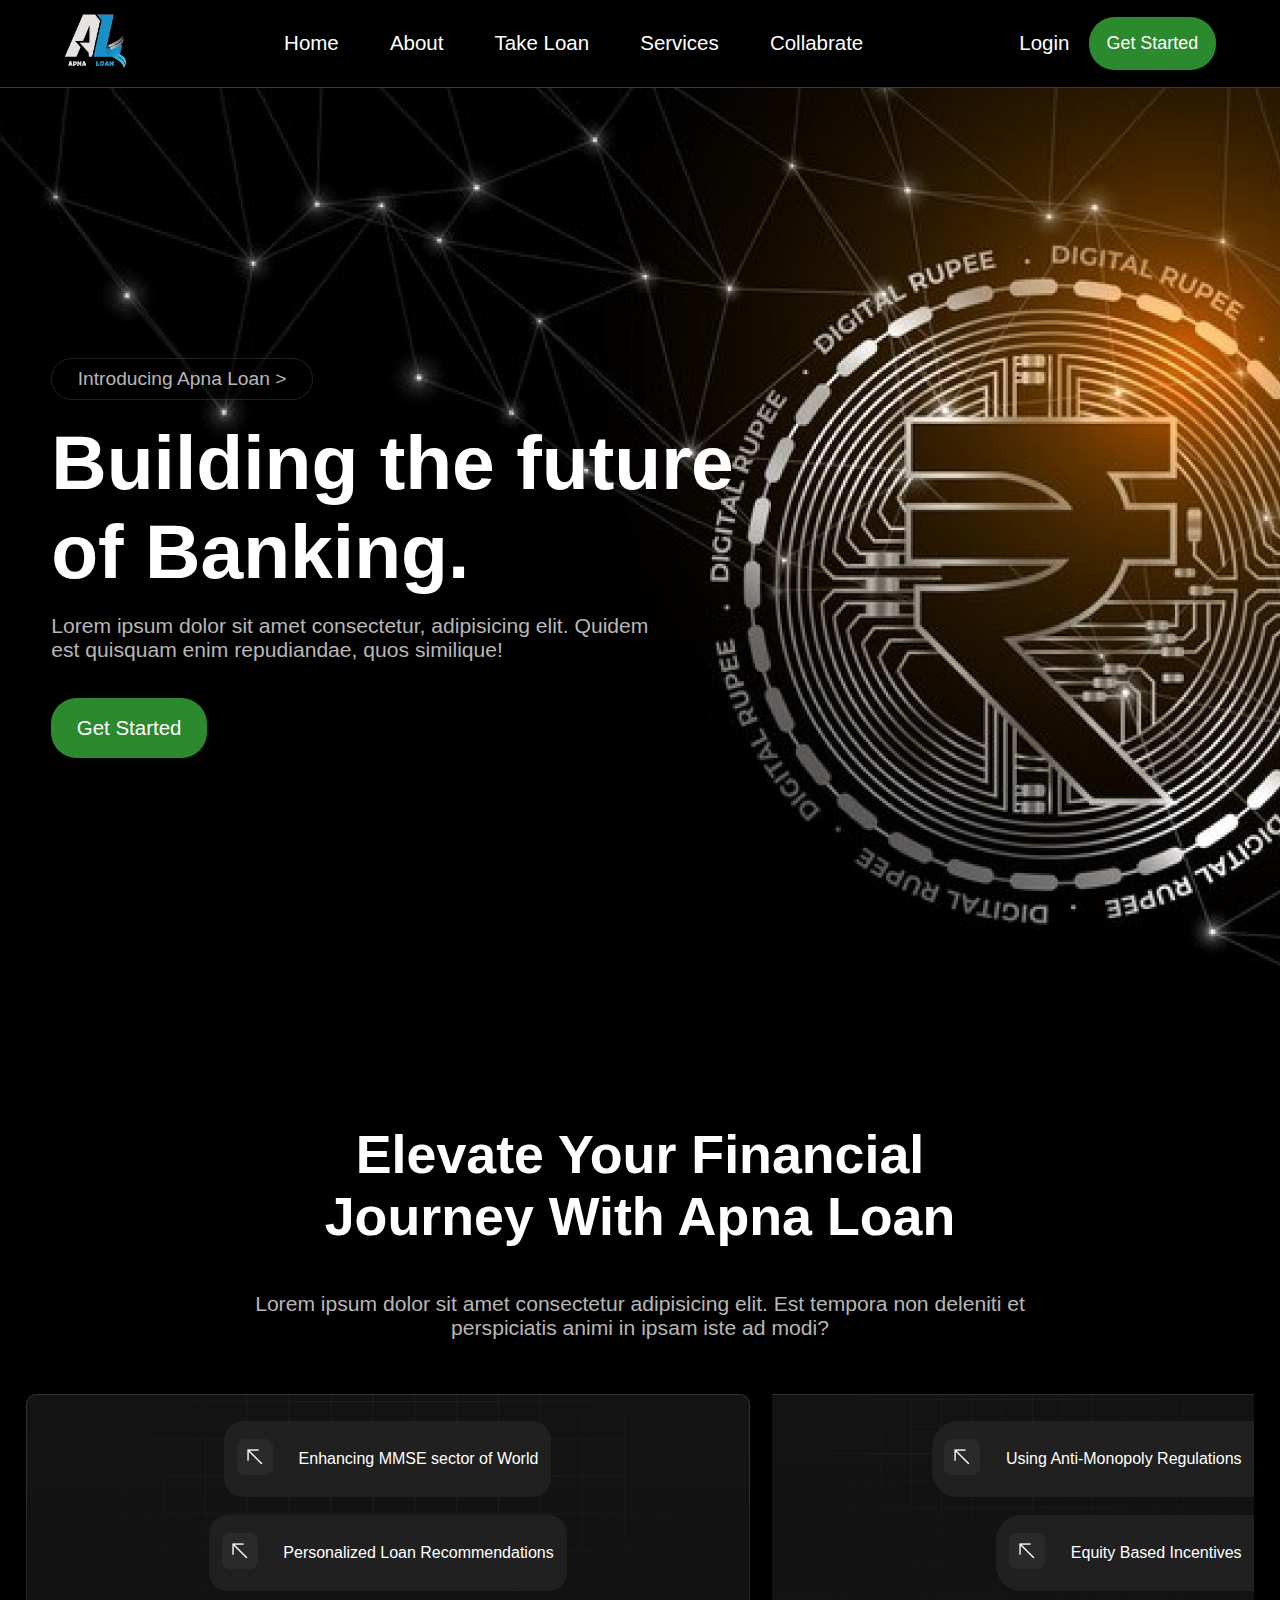
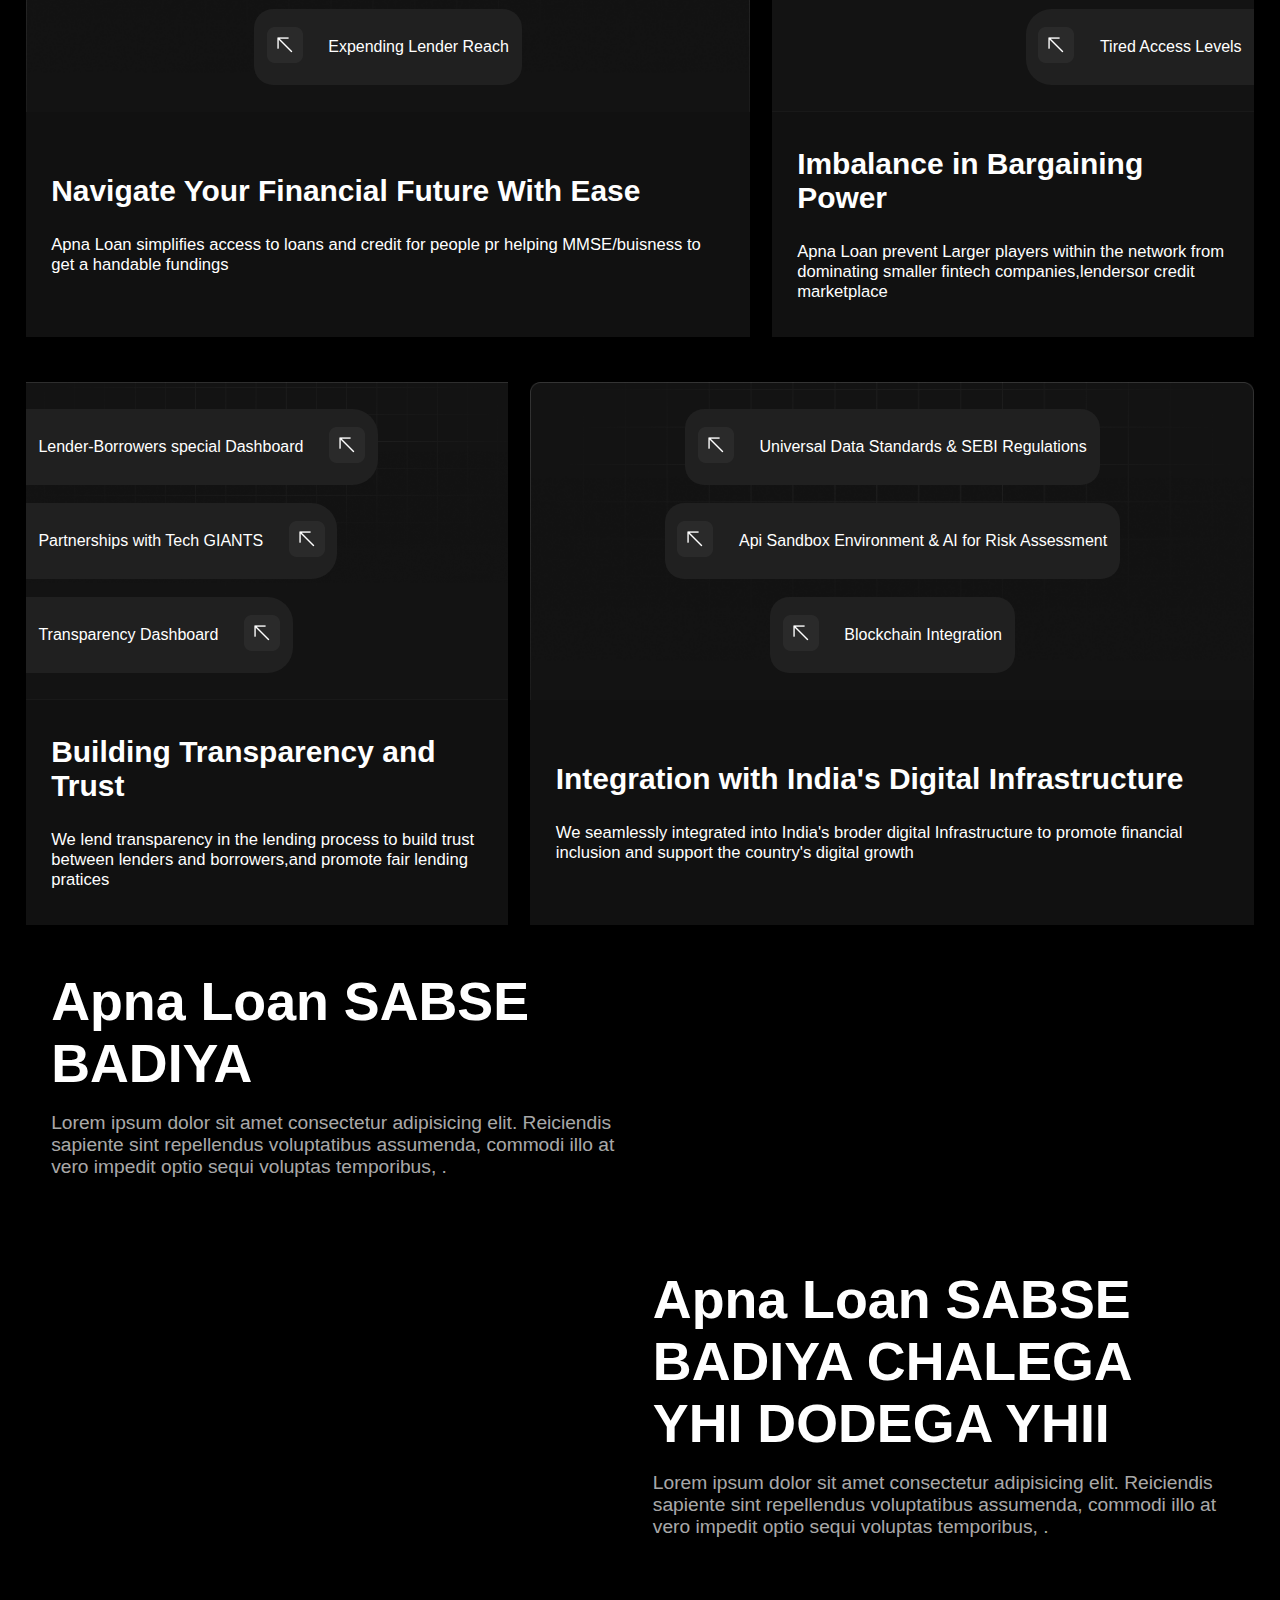
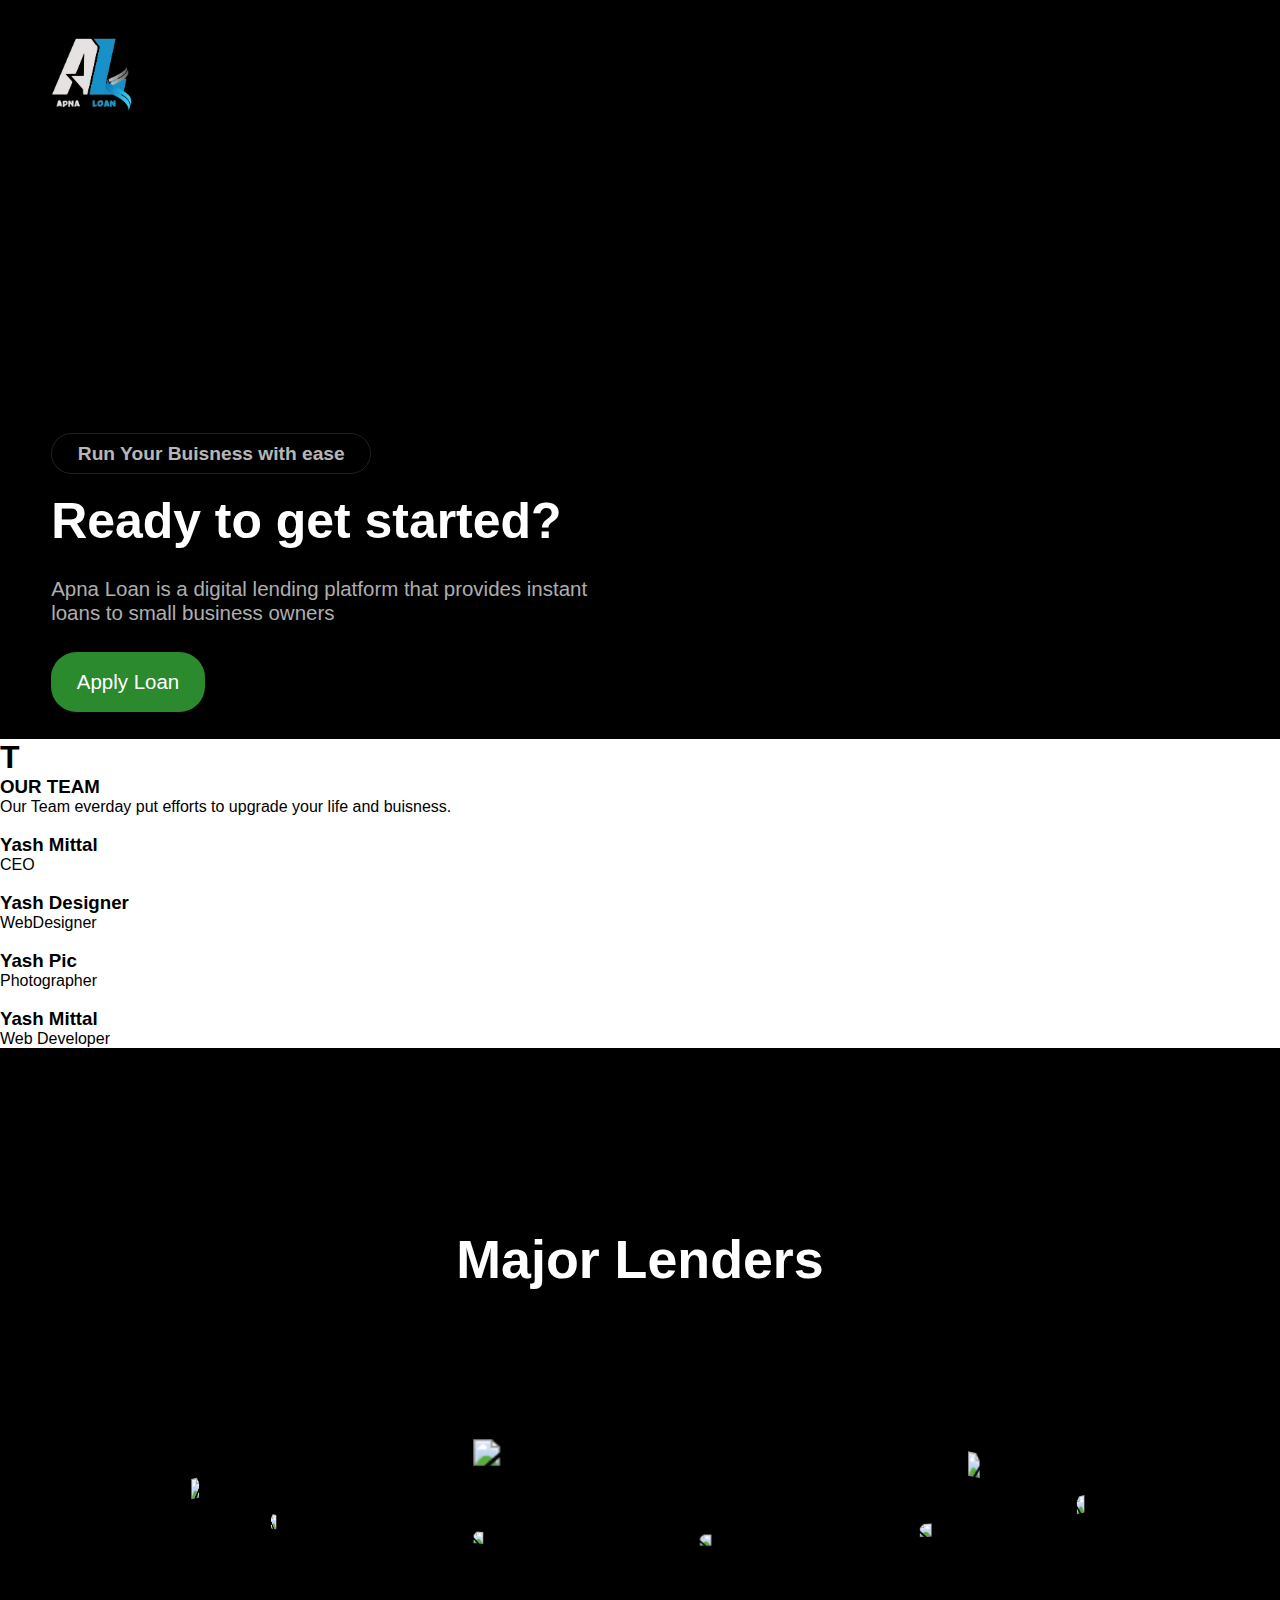
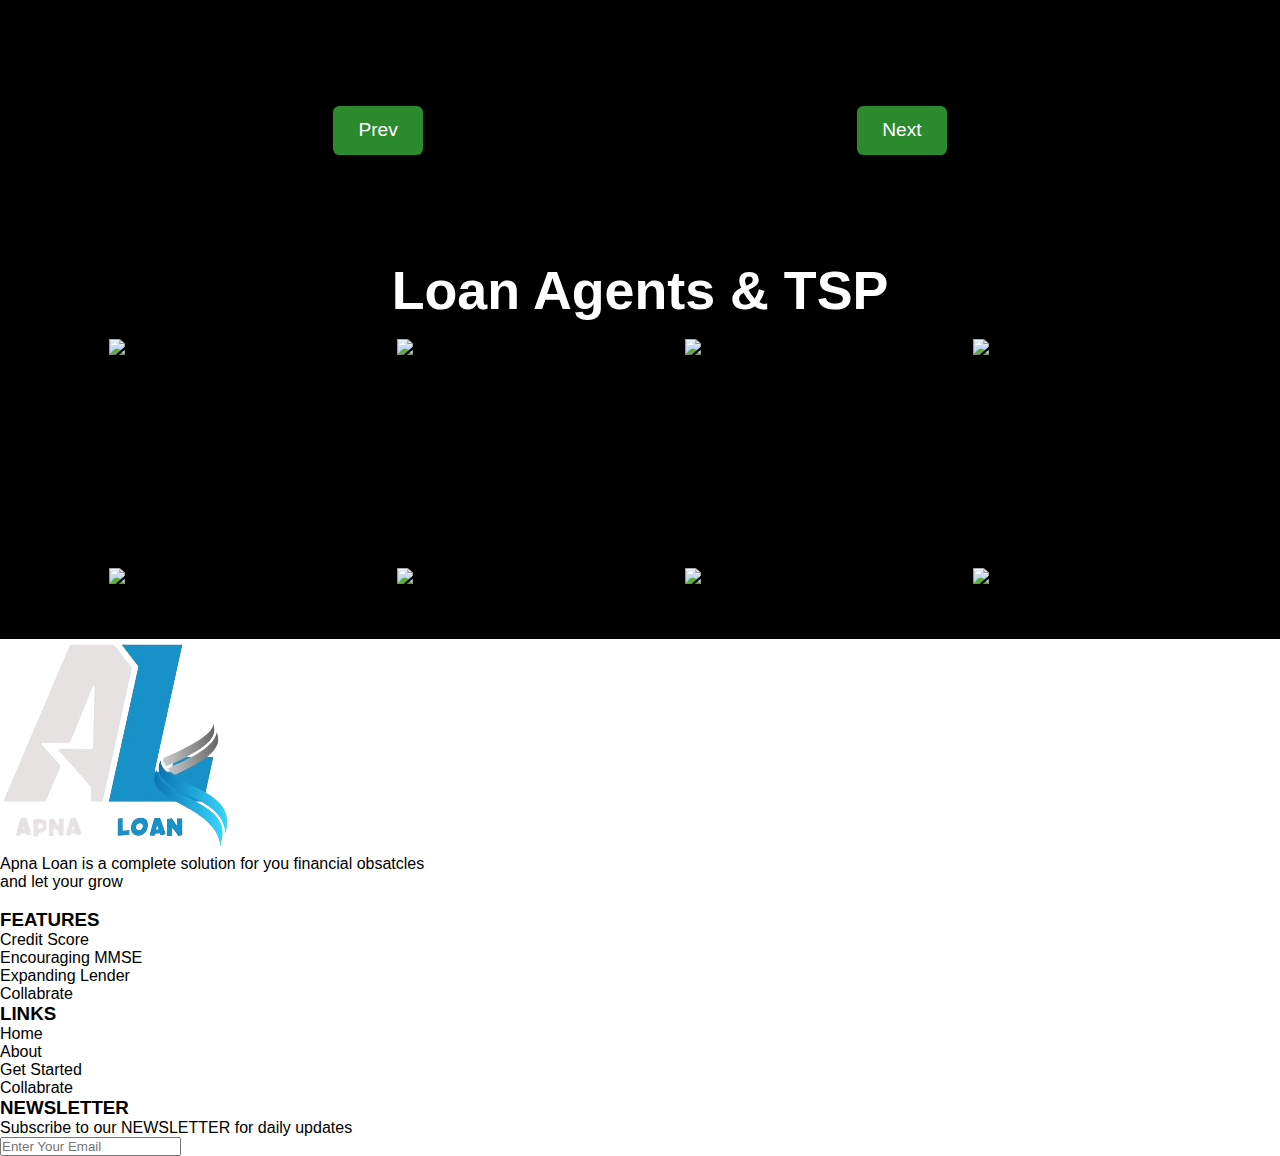
==== commit 7821ca8a: "maded further sections in Home page" ====
--- a/Apna Loan/index.html
+++ b/Apna Loan/index.html
@@ -4,7 +4,8 @@
     <meta charset="UTF-8">
     <meta name="viewport" content="width=device-width, initial-scale=1.0">
     <link rel="stylesheet" href="./style.css">
-    <title>Document</title>
+    <link rel="shortcut icon" href="./images/logo3.png" type="image/x-icon">
+    <title>Apna Loan:A way for - MMSE</title>
 </head>
 
 <body>
@@ -238,7 +239,7 @@
                 <h1>Apna Loan SABSE BADIYA </h1>
             </div>
             <div class="desleftupperhiglightcontainer">
-                <p>Lorem ipsum dolor sit amet consectetur adipisicing elit. Reiciendis sapiente sint repellendus voluptatibus assumenda, commodi illo at vero impedit optio sequi voluptas temporibus, est distinctio voluptate dolore porro consequuntur quasi atque similique perferendis. Molestiae sapiente exercitationem nisi esse dolorem ducimus laborum qui quas eaque repellendus.</p>
+                <p>Lorem ipsum dolor sit amet consectetur adipisicing elit. Reiciendis sapiente sint repellendus voluptatibus assumenda, commodi illo at vero impedit optio sequi voluptas temporibus, .</p>
             </div>
 
         </div>
@@ -256,7 +257,7 @@
                 <h1>Apna Loan SABSE BADIYA CHALEGA YHI DODEGA YHII </h1>
             </div>
             <div class="desleftupperhiglightcontainer">
-                <p>Lorem ipsum dolor sit amet consectetur adipisicing elit. Reiciendis sapiente sint repellendus voluptatibus assumenda, commodi illo at vero impedit optio sequi voluptas temporibus, est distinctio voluptate dolore porro consequuntur quasi atque similique perferendis. Molestiae sapiente exercitationem nisi esse dolorem ducimus laborum qui quas eaque repellendus.</p>
+                <p>Lorem ipsum dolor sit amet consectetur adipisicing elit. Reiciendis sapiente sint repellendus voluptatibus assumenda, commodi illo at vero impedit optio sequi voluptas temporibus, .</p>
             </div>
 
         </div>
@@ -293,6 +294,75 @@
         </div>
     </div>
 </div>
+
+
+<div class="outerblog">
+    <div class="upperfeature">
+        <div class="bigtext big2">
+            <h1>T</h1>
+        </div>
+        <div class="featuredesc fea2">
+            <h3>OUR TEAM</h3>
+        </div>
+        <div class="blogpunch">
+            <p>Our Team everday put efforts to upgrade your life and buisness.</p>
+        </div>
+    </div>
+    <div class="downfeature">
+        <div class="perfeature">
+            <div class="perfeatureimg perbi">
+                <img src="./images/o1.jpg"  class="setio" alt="" />
+            </div>
+            <div class="downadjust">
+            <div class="perfeatureheading perb">
+                <h3>Yash Mittal</h3>
+            </div>
+            <div class="perfeaturedesc perdb">
+                <p>CEO</p>
+            </div>
+            </div>
+        </div>
+        <div class="perfeature">
+            <div class="perfeatureimg perbi">
+                <img src="./images/o3.jpg" class="setio" alt="" />
+            </div>
+            <div class="downadjust">
+            <div class="perfeatureheading perb">
+                <h3>Yash Designer</h3>
+            </div>
+            <div class="perfeaturedesc perdb">
+                <p>WebDesigner</p>
+            </div>
+            </div>
+        </div>
+        <div class="perfeature">
+            <div class="perfeatureimg perbi">
+                <img src="./images/o1.jpg" class="setio" alt="" />
+            </div>
+            <div class="downadjust">
+            <div class="perfeatureheading perb">
+                <h3>Yash Pic</h3>
+            </div>
+            <div class="perfeaturedesc perdb">
+                <p>Photographer</p>
+            </div>
+            </div>
+        </div>
+        <div class="perfeature">
+            <div class="perfeatureimg perbi">
+                <img src="./images/o3.jpg" class="setio" alt="" />
+            </div>
+            <div class="downadjust">
+            <div class="perfeatureheading perb">
+                <h3>Yash Mittal </h3>
+            </div>
+            <div class="perfeaturedesc perdb">
+                <p>Web Developer</p>
+            </div>
+            </div>
+        </div>
+    </div>
+</div> 
 
 <div class="outerimagecontainer">
     <div class="headingupperfeaturesconatiner">
@@ -387,7 +457,64 @@
 </div>
 
     </main>
+
     
+    <footer class="outerfooter">
+        <div class="firstfooter fc">
+            <div class="logofirstfooter">
+                <img src="./images/logo3.png" class="flogo" alt="">
+            </div>
+            <div class="descfirstfooter">
+                <p>Apna Loan is a complete solution for you financial obsatcles <br> and let your grow</p>
+            </div>
+            <div class="partnersfirstfooter">
+                <img src="./images/f14.png" class="fpp" alt="">
+                <img src="./images/f4.jpeg" class="fpp" alt="">
+                <img src="./images/f1.png" class="fpp" alt="">
+                <img src="./images/f5.jpeg" class="fpp" alt="">
+            </div>
+
+        </div>
+        <div class="secondfooter fc">
+            <div class="headingsecondfooter">
+                <h3>FEATURES</h3>
+            </div>
+            <div class="listsecondfooter">
+                <ul>
+                    <li>Credit Score</li>
+                    <li>Encouraging MMSE</li>
+                    <li>Expanding Lender</li>
+                    <li>Collabrate</li>
+                </ul>
+            </div>
+        </div>
+        <div class="secondfooter fc">
+            <div class="headingsecondfooter">
+                <h3>LINKS</h3>
+            </div>
+            <div class="listsecondfooter">
+                <ul>
+                    <li>Home</li>
+                    <li>About</li>
+                    <li>Get Started</li>
+                    <li>Collabrate</li>
+                </ul>
+            </div>
+        </div>
+        
+        <div class="thirdfooter fc">
+            <div class="headingthirdfooter headingsecondfooter">
+                <h3>NEWSLETTER</h3>
+            </div>
+            <div class="descthirdfooter ">
+                <p>Subscribe to our NEWSLETTER for daily updates</p>
+            </div>
+            <div class="inputthirdfooterc">
+                <input type="text" placeholder="Enter Your Email" class="newsin" >
+            </div>
+
+        </div>
+    </footer>
         
     
 </body>
--- a/Apna Loan/style.css
+++ b/Apna Loan/style.css
@@ -149,7 +149,7 @@
     display:flex;
     justify-content: center;
     align-items: flex-start;
-    padding: 1vh 3vw;
+    padding: 1vh 2vw;
     height: 23vh;
 
     background-color: #111;
@@ -203,4 +203,252 @@
 .downsetinnerfeact{
     align-items: flex-start;
     padding: 3vh 0;
-}+}
+
+
+
+  
+  .higlightcontainer{
+    display: flex;
+    flex-direction: column;
+    padding: 3vh 4vw;
+    gap: 10vh;
+    background-color: #000000;
+    padding-bottom: 8vh;
+
+  }
+  .upperhiglightcontainer{
+    display: flex;
+    justify-content: space-between;
+    align-items: center;
+  }
+  .leftupperhiglightcontainer{
+    width: 45vw;
+    /* font-size: 3vw; */
+    display: flex;
+    flex-direction: column;
+    justify-content: flex-start;
+    align-items: flex-start;
+    gap: 2vh;
+    color: #fff;
+  }
+  .headingleftupperhiglightcontainer, .headingleftupperhiglightcontainer{
+    font-size: 2.1vw;
+  }
+  .desleftupperhiglightcontainer{
+    font-size: 1.5vw;
+    color: #ffffffad;
+  }
+  .rightupperhiglightcontainer{
+    width: 45vw;
+  }
+  .rightupperhiglightcontainer img{
+    width: 100%;
+  }
+  .loancontainer{
+    display: flex;
+    justify-content: space-between;
+    padding: 3vh 4vw;
+    /* align-items: flex-end; */
+    gap: 4vw;
+    background-color: #000000;
+    
+
+  }
+  .leftrightloancontainer{
+    background:url('./images/lc3.jpg') no-repeat;
+    background-size :cover;
+    width: 25vw;
+    height: 75vh;
+    border-radius: 2vw;
+}
+.rightrightloancontainer{
+    background: url('./images/lc4.png') no-repeat;
+    background-size: cover;
+    width: 25vw;
+    height: 75vh;
+    border-radius: 2vw;
+  }
+  .leftloancontainer{
+    width: 50%;
+    display:flex;
+    justify-content: space-between;
+    align-items: flex-start;
+    flex-direction: column;
+    gap: 14vh;
+  }
+  .outerdownleftloancontainer{
+    display:flex;
+    justify-content: flex-start;
+    align-items: flex-start;
+    flex-direction: column;
+    gap: 3vh;
+
+  }
+  .rightloancontainer{
+    width: 50%;
+    display: flex;
+    justify-content: center;
+    align-items: center;
+    gap: 2vw;
+
+  }
+  .headingleftloancontainer h5{
+    background-color: #0000006e;
+    color: #ffffffb8;
+    padding: 1vh 2vw;
+    font-size: 1.5vw;
+    border-radius: 3vw;
+    display: inline;
+    
+    border: 0.2px solid #ffffff20;
+
+  }
+  .subleftloancontainer{
+    font-size: 2.6vw;
+    color: #fff;
+  }
+  .descleftloancontainer{
+    color: #ffffffb0;
+    font-size: 1.6vw;
+  }
+
+.buttonleftloancontainer button{
+
+    border: none;
+    background-color: #2B892E;
+    color: #fff;
+    border-radius: 2vw;
+    padding:  2vh 2vw;
+    font-size: 1.6vw;
+}
+.imgl{
+    width: 6.5vw;
+}
+
+.image-container1 {
+    position: relative;
+    width: 200px;
+    height: 200px;
+    transform-style: preserve-3d;
+    transform: perspective(1000px) rotateY(0deg);
+    transition: transform 0.7s;
+  }
+  
+  .image-container1 span {
+    position: absolute;
+    top: 0;
+    left: 0;
+    width: 100%;
+    transform: rotateY(calc(var(--i) * 45deg)) translateZ(400px);
+  }
+  
+  .image-container1 span img {
+    position: absolute;
+    left: 0;
+    top: 0;
+    width: 100%;
+  }
+  
+  .btn-container {
+    position: relative;
+    width: 80%;
+  }
+  
+  .btn {
+    position: absolute;
+    /* bottom: -80px; */
+    background: #2B892E;
+    color: #fff;
+    border: none;
+    padding: 1.5vh 2vw;
+    border-radius: 0.5vw;
+    font-size:1.5vw;
+    cursor: pointer;
+  }
+  
+  #prev {
+    left: 20%;
+  }
+  
+  #next {
+    right: 20%;
+  }
+  
+  .btn:hover {
+    filter: brightness(1.5);
+  }
+  
+  .outerimagecontainer{
+    display: flex;
+    flex-direction: column;
+    justify-content: center;
+    align-items: center;
+    /* gap: 1vh; */
+    padding: 20vh 0 15vh 0;
+    background-color: #000000;
+  }
+  .partnerh{
+    color: #fff;
+    padding-bottom: 24vh;
+
+  }
+
+
+
+.fixed-image-wrapper {
+    width: 83%;
+    height: 300px; 
+    overflow: hidden;
+    
+    position: relative;
+    
+    
+}
+
+.image-row-wrapper {
+    position: absolute;
+    width: 100%;
+    height: 13vh;
+    display: flex;
+    gap: 19vh;
+    flex-direction: column;
+    animation: scrollImageLines 8s linear infinite;
+}
+
+.scrolling-image-row {
+    display: flex;
+    justify-content: space-between;
+    height: 50%;
+    gap: 7vw;
+}
+
+.scrolling-image-row img {
+    width: 100%; 
+    height: 7vh;
+    /* object-fit: cover; */
+    margin-right: 10px;
+    
+}
+
+
+
+@keyframes scrollImageLines {
+    0% {
+        top: 0;
+    }
+    100% {
+        top: -300px; /* Moves up by 300px (two rows) */
+    }
+}
+.outerfloatc{
+    display: flex;
+    justify-content: center;
+    align-items: center;
+    flex-direction: column;
+    background-color: #000000;
+}
+.partnerh2{
+    color:#fff;
+    padding:2vh 0;
+}
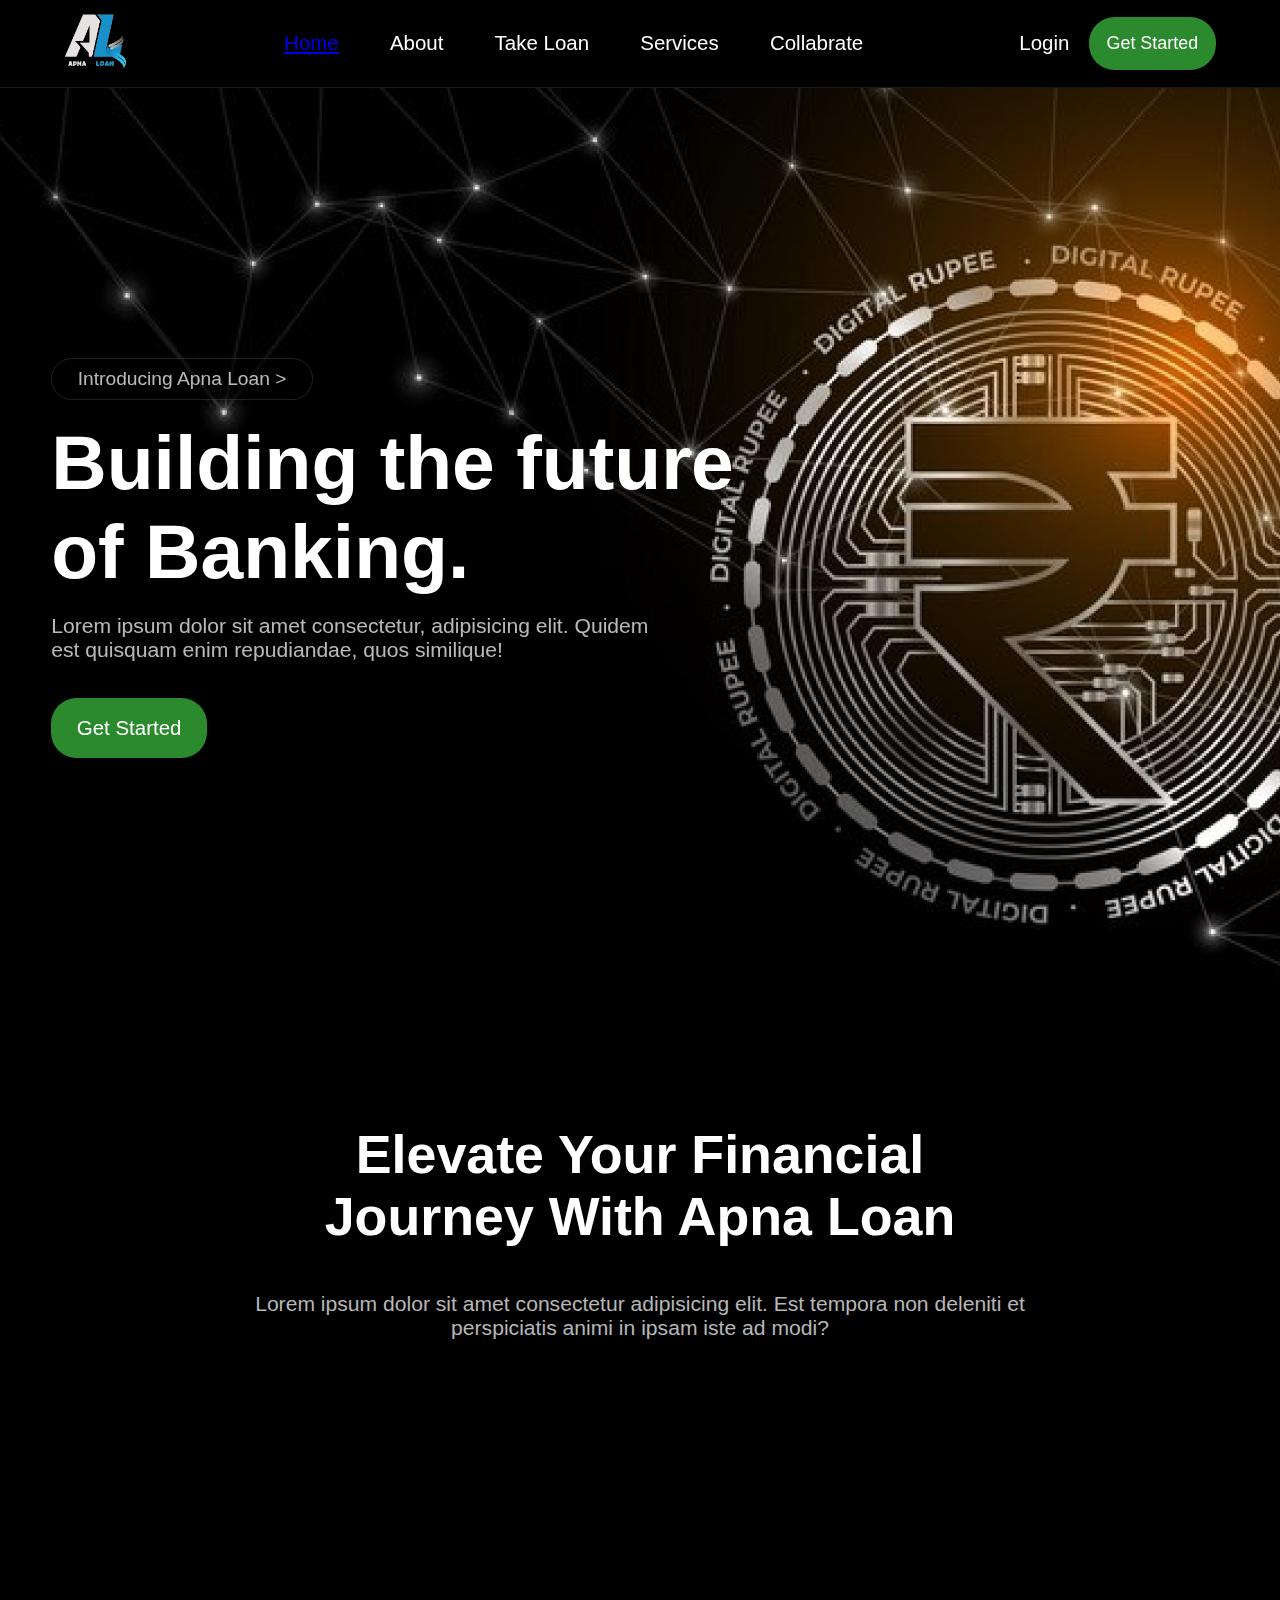
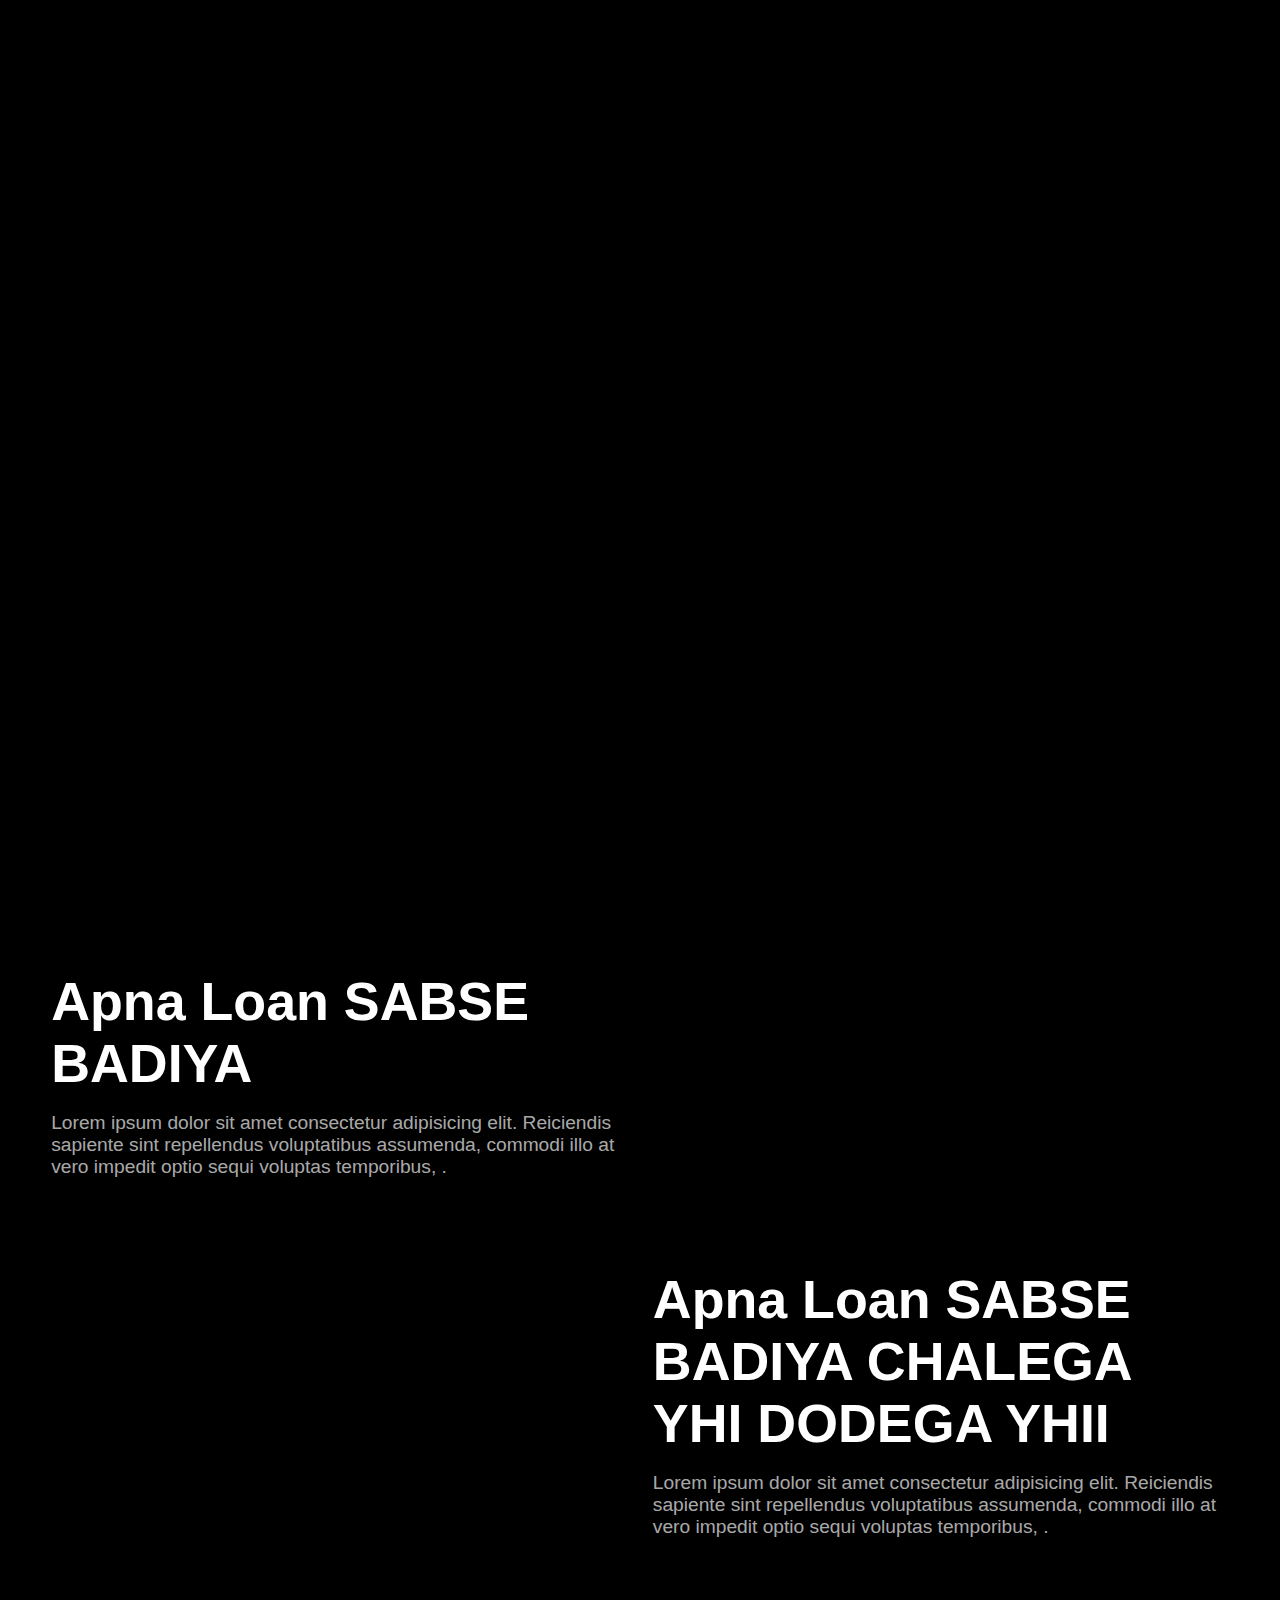
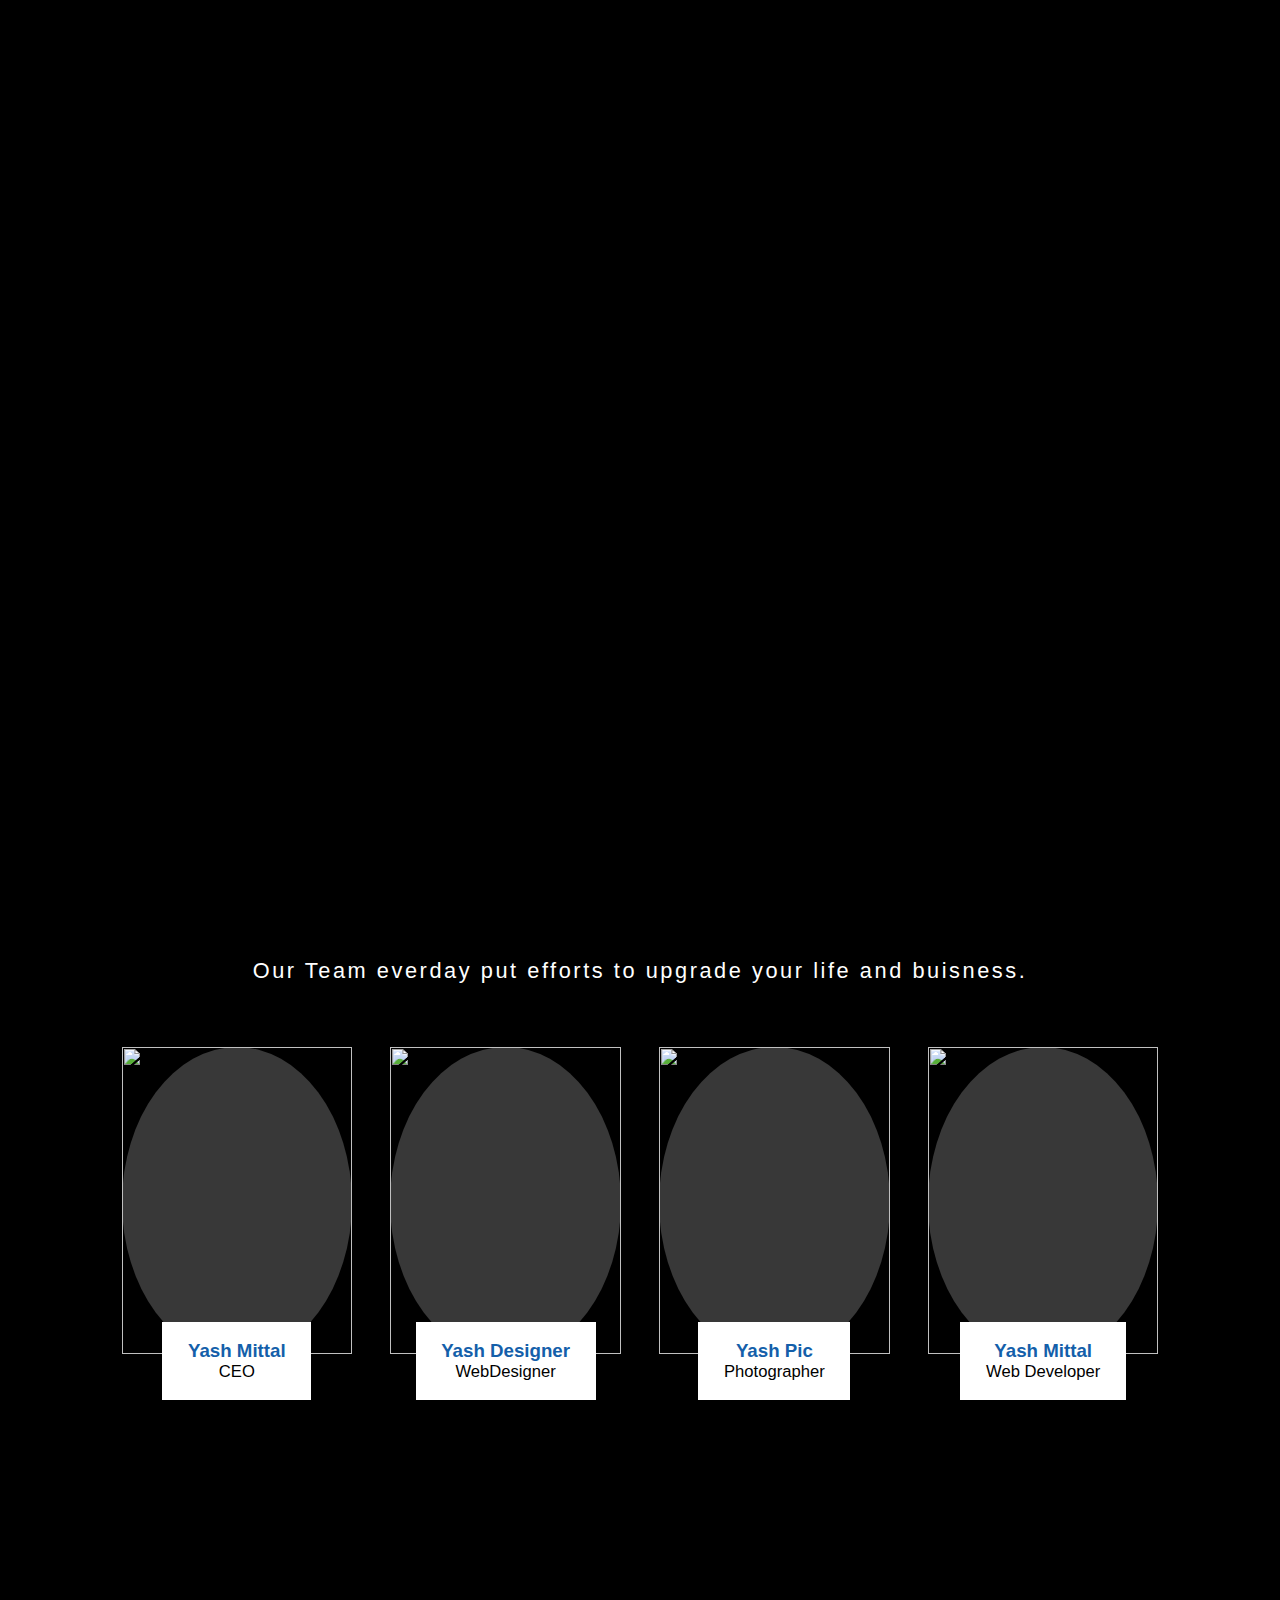
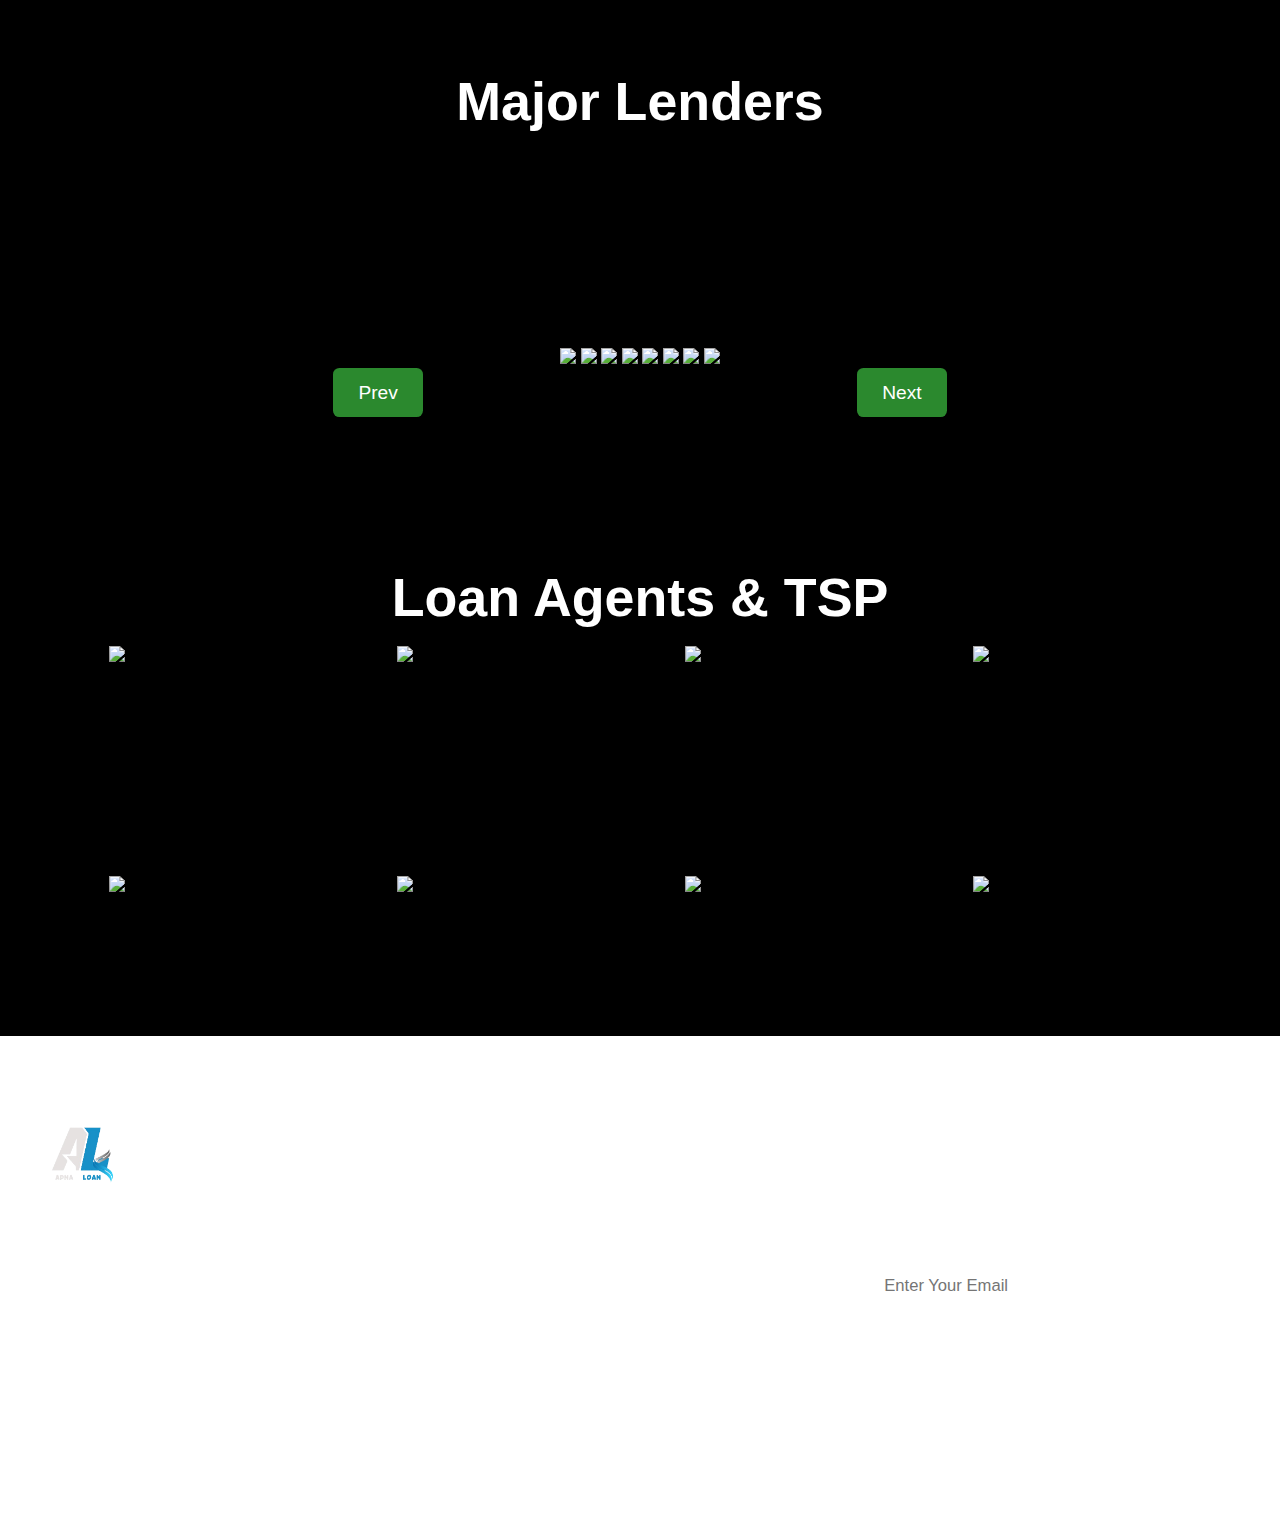
==== commit 0e70f921: "updated index.html with animations and navbar enabling" ====
--- a/Apna Loan/index.html
+++ b/Apna Loan/index.html
@@ -5,19 +5,29 @@
     <meta name="viewport" content="width=device-width, initial-scale=1.0">
     <link rel="stylesheet" href="./style.css">
     <link rel="shortcut icon" href="./images/logo3.png" type="image/x-icon">
-    <title>Apna Loan:A way for - MMSE</title>
+    <link rel="stylesheet" href="https://unpkg.com/aos@next/dist/aos.css" />
+    <link rel="preconnect" href="https://fonts.googleapis.com">
+  <link rel="preconnect" href="https://fonts.gstatic.com" crossorigin>
+    <link href="https://fonts.googleapis.com/css?family=Roboto+Condensed&display=swap" rel="stylesheet">
+    <link rel="preconnect" href="https://fonts.googleapis.com">
+    <link rel="preconnect" href="https://fonts.gstatic.com" crossorigin>
+    <link href="https://fonts.googleapis.com/css2?family=League+Spartan:wght@100..900&family=Noto+Sans+Display:ital,wght@0,100..900;1,100..900&display=swap" rel="stylesheet">
+        <title>Apna Loan:A way for - MMSE</title>
 </head>
 
 <body>
     <header>
         <nav>
-           <div class="leftnav">
-            <img class="logo" src="./images/logo3.png" alt="">
+           <div class="leftnav" data-aos="fade-up" data-aos-duration="800">
+            <img class="logo" src="./images/logo3.png" alt="" >
 
            </div>
-           <div class="midnav">
+           <div class="midnav" data-aos="fade-up" data-aos-duration="800" data-aos-delay="500">
             <ul class="simpleflex">
-                <li>Home</li>
+
+                <li>
+                    <a href="./index.html">Home</a>
+                    </li>
                 <li>About</li>
                 <li>Take Loan</li>
                 <li>Services</li>
@@ -26,8 +36,14 @@
             </ul>
 
            </div>
-           <div class="rightnav simpleflex">
-            <button class="loginbtnnav">Login</button>
+           <div class="rightnav simpleflex" data-aos="fade-up" data-aos-duration="800" data-aos-delay="700">
+            <a href="./login.html">
+
+                <button class="loginbtnnav">
+                    Login
+                    
+                </button>
+            </a>
             <button class="startedbtnnav">Get Started</button>
 
            </div>
@@ -35,16 +51,16 @@
     </header>
     <main>
         <div class="hero">
-            <div class="herocontainer simpleflex">
+            <div class="herocontainer simpleflex" data-aos="fade-up" data-aos-duration="1300" data-aos-delay="200">
                 <div class="upperherocontainer">
                     <p>Introducing Apna Loan  ></p>
 
                 </div>
-                <div class="headingherocontainer">
+                <div class="headingherocontainer" data-aos="zoom-in" data-aos-duration="1300"  data-aos-delay="1000">
                     <h1>Building the future <br> of Banking.</h1>
 
                 </div>
-                <div class="descherocontainer">
+                <div class="descherocontainer" >
                     <p>Lorem ipsum dolor sit amet consectetur, adipisicing elit. Quidem <br> est quisquam enim repudiandae, quos similique!</p>
 
                 </div>
@@ -66,9 +82,9 @@
             </div>
             <div class="downfeaturesconatiner simpleflex">
                 <div class="upperdownfeaturesconatiner simpleflex">
-                    <div class="leftupperdownfeaturesconatiner setfeaturebox">
+                    <div class="leftupperdownfeaturesconatiner setfeaturebox" data-aos="fade-right" data-aos-duration="1300" >
                         <div class="upperleftupperdownfeaturesconatiner">
-                            <div class="oneupperleftupperdownfeaturesconatiner">
+                            <div class="oneupperleftupperdownfeaturesconatiner" data-aos="fade-up" data-aos-duration="1300" >
                                 <div class="leftoneupperleftupperdownfeaturesconatiner">
                                     <img src="./images/a1.png" alt="">
                                 </div>
@@ -76,7 +92,7 @@
                                     <p>Enhancing MMSE sector of World</p>
                                 </div>
                             </div>
-                            <div class="oneupperleftupperdownfeaturesconatiner">
+                            <div class="oneupperleftupperdownfeaturesconatiner" data-aos="fade-up" data-aos-duration="1300" data-aos-delay="200">
                                 <div class="leftoneupperleftupperdownfeaturesconatiner">
                                     <img src="./images/a1.png" alt="">
                                 </div>
@@ -84,7 +100,7 @@
                                     <p>Personalized Loan Recommendations</p>
                                 </div>
                             </div>
-                            <div class="oneupperleftupperdownfeaturesconatiner">
+                            <div class="oneupperleftupperdownfeaturesconatiner" data-aos="fade-up" data-aos-duration="1300" data-aos-delay="400">
                                 <div class="leftoneupperleftupperdownfeaturesconatiner">
                                     <img src="./images/a1.png" alt="">
                                 </div>
@@ -104,9 +120,9 @@
                         </div>
 
                     </div>
-                    <div class="rightupperdownfeaturesconatiner setfeaturebox">
+                    <div class="rightupperdownfeaturesconatiner setfeaturebox" data-aos="fade-left" data-aos-duration="1300">
                         <div class="upperrightupperdownfeaturesconatiner">
-                            <div class="oneupperleftupperdownfeaturesconatiner sidefeat">
+                            <div class="oneupperleftupperdownfeaturesconatiner sidefeat" data-aos="fade-right" data-aos-duration="1300" >
                                 <div class="leftoneupperleftupperdownfeaturesconatiner">
                                     <img src="./images/a1.png" alt="">
                                 </div>
@@ -114,7 +130,7 @@
                                     <p>Using Anti-Monopoly Regulations</p>
                                 </div>
                             </div>
-                            <div class="oneupperleftupperdownfeaturesconatiner sidefeat">
+                            <div class="oneupperleftupperdownfeaturesconatiner sidefeat" data-aos="fade-right" data-aos-duration="1300" data-aos-delay="200">
                                 <div class="leftoneupperleftupperdownfeaturesconatiner">
                                     <img src="./images/a1.png" alt="">
                                 </div>
@@ -122,7 +138,7 @@
                                     <p>Equity Based Incentives</p>
                                 </div>
                             </div>
-                            <div class="oneupperleftupperdownfeaturesconatiner sidefeat">
+                            <div class="oneupperleftupperdownfeaturesconatiner sidefeat" data-aos="fade-right" data-aos-duration="1300" data-aos-delay="400">
                                 <div class="leftoneupperleftupperdownfeaturesconatiner">
                                     <img src="./images/a1.png" alt="">
                                 </div>
@@ -147,9 +163,9 @@
                     </div>
                 </div>
                 <div class="upperdownfeaturesconatiner simpleflex">
-                    <div class="rightupperdownfeaturesconatiner setfeaturebox">
+                    <div class="rightupperdownfeaturesconatiner setfeaturebox" data-aos="flip-right" data-aos-duration="1300"  >
                         <div class="upperrightupperdownfeaturesconatiner downsetinnerfeact">
-                            <div class="oneupperleftupperdownfeaturesconatiner sidefeat2">
+                            <div class="oneupperleftupperdownfeaturesconatiner sidefeat2" data-aos="zoom-in" data-aos-duration="1300" data-aos-delay="100" >
                                 <div class="leftoneupperleftupperdownfeaturesconatiner">
                                     <img src="./images/a1.png" alt="">
                                 </div>
@@ -157,7 +173,7 @@
                                     <p>Lender-Borrowers special Dashboard</p>
                                 </div>
                             </div>
-                            <div class="oneupperleftupperdownfeaturesconatiner sidefeat2">
+                            <div class="oneupperleftupperdownfeaturesconatiner sidefeat2" data-aos="zoom-in" data-aos-duration="1300" data-aos-delay="200">
                                 <div class="leftoneupperleftupperdownfeaturesconatiner">
                                     <img src="./images/a1.png" alt="">
                                 </div>
@@ -165,7 +181,7 @@
                                     <p>Partnerships with Tech GIANTS</p>
                                 </div>
                             </div>
-                            <div class="oneupperleftupperdownfeaturesconatiner sidefeat2">
+                            <div class="oneupperleftupperdownfeaturesconatiner sidefeat2" data-aos="zoom-in" data-aos-duration="1300" data-aos-delay="400">
                                 <div class="leftoneupperleftupperdownfeaturesconatiner">
                                     <img src="./images/a1.png" alt="">
                                 </div>
@@ -188,9 +204,9 @@
                         </div>
 
                     </div>
-                    <div class="leftupperdownfeaturesconatiner setfeaturebox">
-                        <div class="upperleftupperdownfeaturesconatiner">
-                            <div class="oneupperleftupperdownfeaturesconatiner">
+                    <div class="leftupperdownfeaturesconatiner setfeaturebox" data-aos="flip-left" data-aos-duration="1300" data-aos-delay="100">
+                        <div class="upperleftupperdownfeaturesconatiner" >
+                            <div class="oneupperleftupperdownfeaturesconatiner" data-aos="zoom-out" data-aos-duration="1300" data-aos-delay="100">
                                 <div class="leftoneupperleftupperdownfeaturesconatiner">
                                     <img src="./images/a1.png" alt="">
                                 </div>
@@ -198,7 +214,7 @@
                                     <p>Universal Data Standards & SEBI Regulations</p>
                                 </div>
                             </div>
-                            <div class="oneupperleftupperdownfeaturesconatiner">
+                            <div class="oneupperleftupperdownfeaturesconatiner" data-aos="zoom-out" data-aos-duration="1300" data-aos-delay="200">
                                 <div class="leftoneupperleftupperdownfeaturesconatiner">
                                     <img src="./images/a1.png" alt="">
                                 </div>
@@ -206,7 +222,7 @@
                                     <p>Api Sandbox Environment & AI for Risk Assessment</p>
                                 </div>
                             </div>
-                            <div class="oneupperleftupperdownfeaturesconatiner">
+                            <div class="oneupperleftupperdownfeaturesconatiner" data-aos="zoom-out" data-aos-duration="1300" data-aos-delay="400">
                                 <div class="leftoneupperleftupperdownfeaturesconatiner">
                                     <img src="./images/a1.png" alt="">
                                 </div>
@@ -266,10 +282,10 @@
 
 <div class="loancontainer">
     <div class="leftloancontainer">
-        <div class="outerupperleftloancontainer">
+        <div class="outerupperleftloancontainer" data-aos="zoom-in" data-aos-duration="1300" >
             <img src="./images/logo3.png" class="imgl" alt="">
         </div>
-        <div class="outerdownleftloancontainer">
+        <div class="outerdownleftloancontainer" data-aos="fade-right" data-aos-duration="1400" >
         <div class="headingleftloancontainer">
             <h5>Run Your Buisness with ease</h5>
         </div>
@@ -286,10 +302,10 @@
 
     </div>
     <div class="rightloancontainer">
-        <div class="leftrightloancontainer">
-
-        </div>
-        <div class="rightrightloancontainer">
+        <div class="leftrightloancontainer" data-aos="fade-down" data-aos-duration="1500" >
+
+        </div>
+        <div class="rightrightloancontainer" data-aos="fade-up" data-aos-duration="1300" data-aos-delay="200">
 
         </div>
     </div>
@@ -298,10 +314,10 @@
 
 <div class="outerblog">
     <div class="upperfeature">
-        <div class="bigtext big2">
+        <div class="bigtext big2" data-aos="flip-right" data-aos-duration="1300" >
             <h1>T</h1>
         </div>
-        <div class="featuredesc fea2">
+        <div class="featuredesc fea2" data-aos="fade-up" data-aos-duration="1300" data-aos-delay="100">
             <h3>OUR TEAM</h3>
         </div>
         <div class="blogpunch">
@@ -371,7 +387,7 @@
     </div>
 
 
-<div class="image-container1">
+<div class="image-container2">
     <span style="--i: 1">
       <img
         src="./images/s1.png"
@@ -515,8 +531,13 @@
 
         </div>
     </footer>
-        
+    <script src="./script.js"></script>
+    <script src="https://unpkg.com/aos@next/dist/aos.js"></script>
+    <script>
+      AOS.init();
+    </script>
+    
     
 </body>
-<script src="./script.js"></script>
+
 </html>
--- a/Apna Loan/style.css
+++ b/Apna Loan/style.css
@@ -3,15 +3,20 @@
     padding: 0;
     font-family:'Franklin Gothic Medium', 'Arial Narrow', Arial, sans-serif;
 }
-
+header{
+  position: sticky;
+  top: 0;
+  z-index: 1000;
+}
 nav{
     display: flex;
     justify-content: space-between;
     align-items: center;
     color: #fff;
     padding: 1.4vh 5vw;
-    border-bottom: 0.4px solid #ffffff3a;
+    border-bottom: 0.4px solid #ffffff17;
     background-color: #000;
+    
 }
 .logo{
     width: 5vw;
@@ -385,7 +390,7 @@
     justify-content: center;
     align-items: center;
     /* gap: 1vh; */
-    padding: 20vh 0 15vh 0;
+    padding: 20vh 0 20vh 0;
     background-color: #000000;
   }
   .partnerh{
@@ -445,6 +450,7 @@
     display: flex;
     justify-content: center;
     align-items: center;
+    padding-bottom: 10vh;
     flex-direction: column;
     background-color: #000000;
 }
@@ -452,3 +458,138 @@
     color:#fff;
     padding:2vh 0;
 }
+
+
+.outerblog{
+  display: flex;
+  justify-content: center;
+  flex-direction: column;
+  align-items: center;
+  padding: 8vh 0 0 0;
+  gap: 5vh;
+  background-color: #000000;
+}
+.upperfeature{
+  display: flex;
+  justify-content: center;
+  align-items: center;
+  flex-direction: column;
+}
+.bigtext{
+  font-size: 5vw;
+  color: #ffffff38;
+}
+.big2{
+  color: #808080b2;
+}
+.featuredesc{
+  position: absolute;
+  color: #fff;
+  word-spacing: 0.5vw;
+  font-size: 2vw;
+}
+.downfeature{
+  display: flex;
+  justify-content: space-around;
+  align-items: center;
+  gap: 3vw;
+  padding: 2vh 3vw;
+
+}
+.setio{
+  width: 18vw;
+  height: 24vw;
+}
+
+.perfeature{
+  display: flex;
+  justify-content: center;
+  align-items: center;
+  text-align: center;
+  flex-direction: column;
+  gap: 4vh;
+  color: #fff;
+
+}
+.perfeatureimg{
+  padding: 10%;
+  border-radius: 50%;
+  background-color: #ffffff38 ;
+}
+.fea2{
+  color: #fff;
+}
+.blogpunch{
+  font-size: 1.7vw;
+  letter-spacing: 0.2vw;
+  color: #fff;
+}
+.perb{
+  color: rgb(20, 95, 170);
+}
+.perdb{
+  color: #000;
+  font-size: 1.3vw;
+}
+.perbi{
+  padding: 0%;
+}
+.downadjust{
+  position: relative;
+  bottom: 8vh;
+  background-color: #fff;
+  padding: 2vh 2vw;
+}
+
+.outerfooter{
+  display: flex;
+  justify-content: space-between;
+  gap: 3vw;
+  align-items: flex-start;
+  padding: 10vh 4vw;
+  background-color: #09073f;
+  background: url('./images/m5.png') no-repeat fixed;
+  background-size:cover;
+  color: #fff;
+  /* margin-top: 5vh; */
+}
+.fc{
+  display: flex;
+  flex-direction: column;
+  justify-content: center;
+  align-items: flex-start;
+  gap: 4vh;
+  
+}
+.flogo{
+  width: 5vw;
+}
+.fpp{
+  width: 5vw;
+}
+.listsecondfooter ul li{
+  list-style: none;
+  padding: 2vh 0;
+  color: #ffffffbb;
+  font-size: 1.3vw;
+}
+.descfirstfooter{
+  font-size: 1.5vw;
+  color: #ffffffbb;
+}
+.headingsecondfooter{
+  font-size: 1.5vw;
+}
+.descthirdfooter{
+  font-size: 1.3vw;
+  color: #ffffffbb;
+
+}
+.newsin{
+  width: 100%;
+  padding: 1.3vh 0.5vw;
+  font-size: 1.3vw;
+  border: none;
+  background-color: #ffffff7b;
+  color: #000000c2;
+}
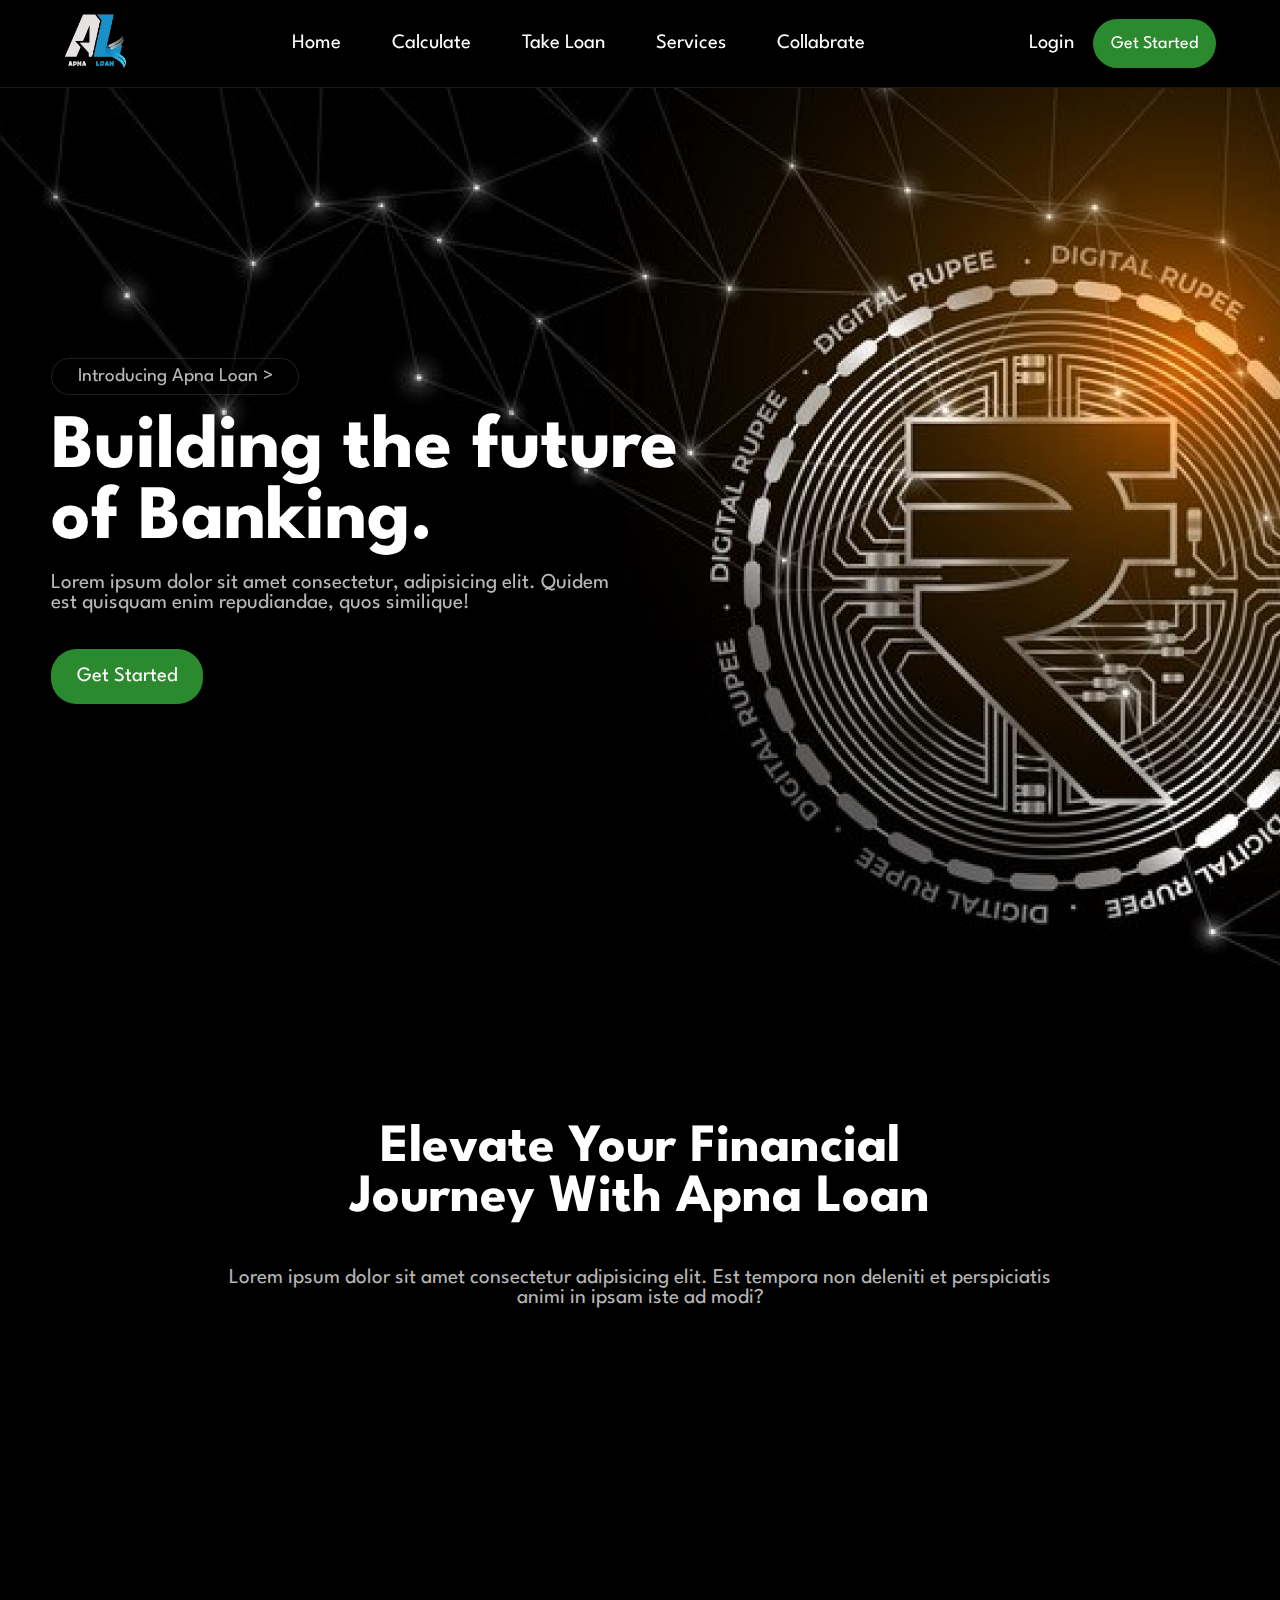
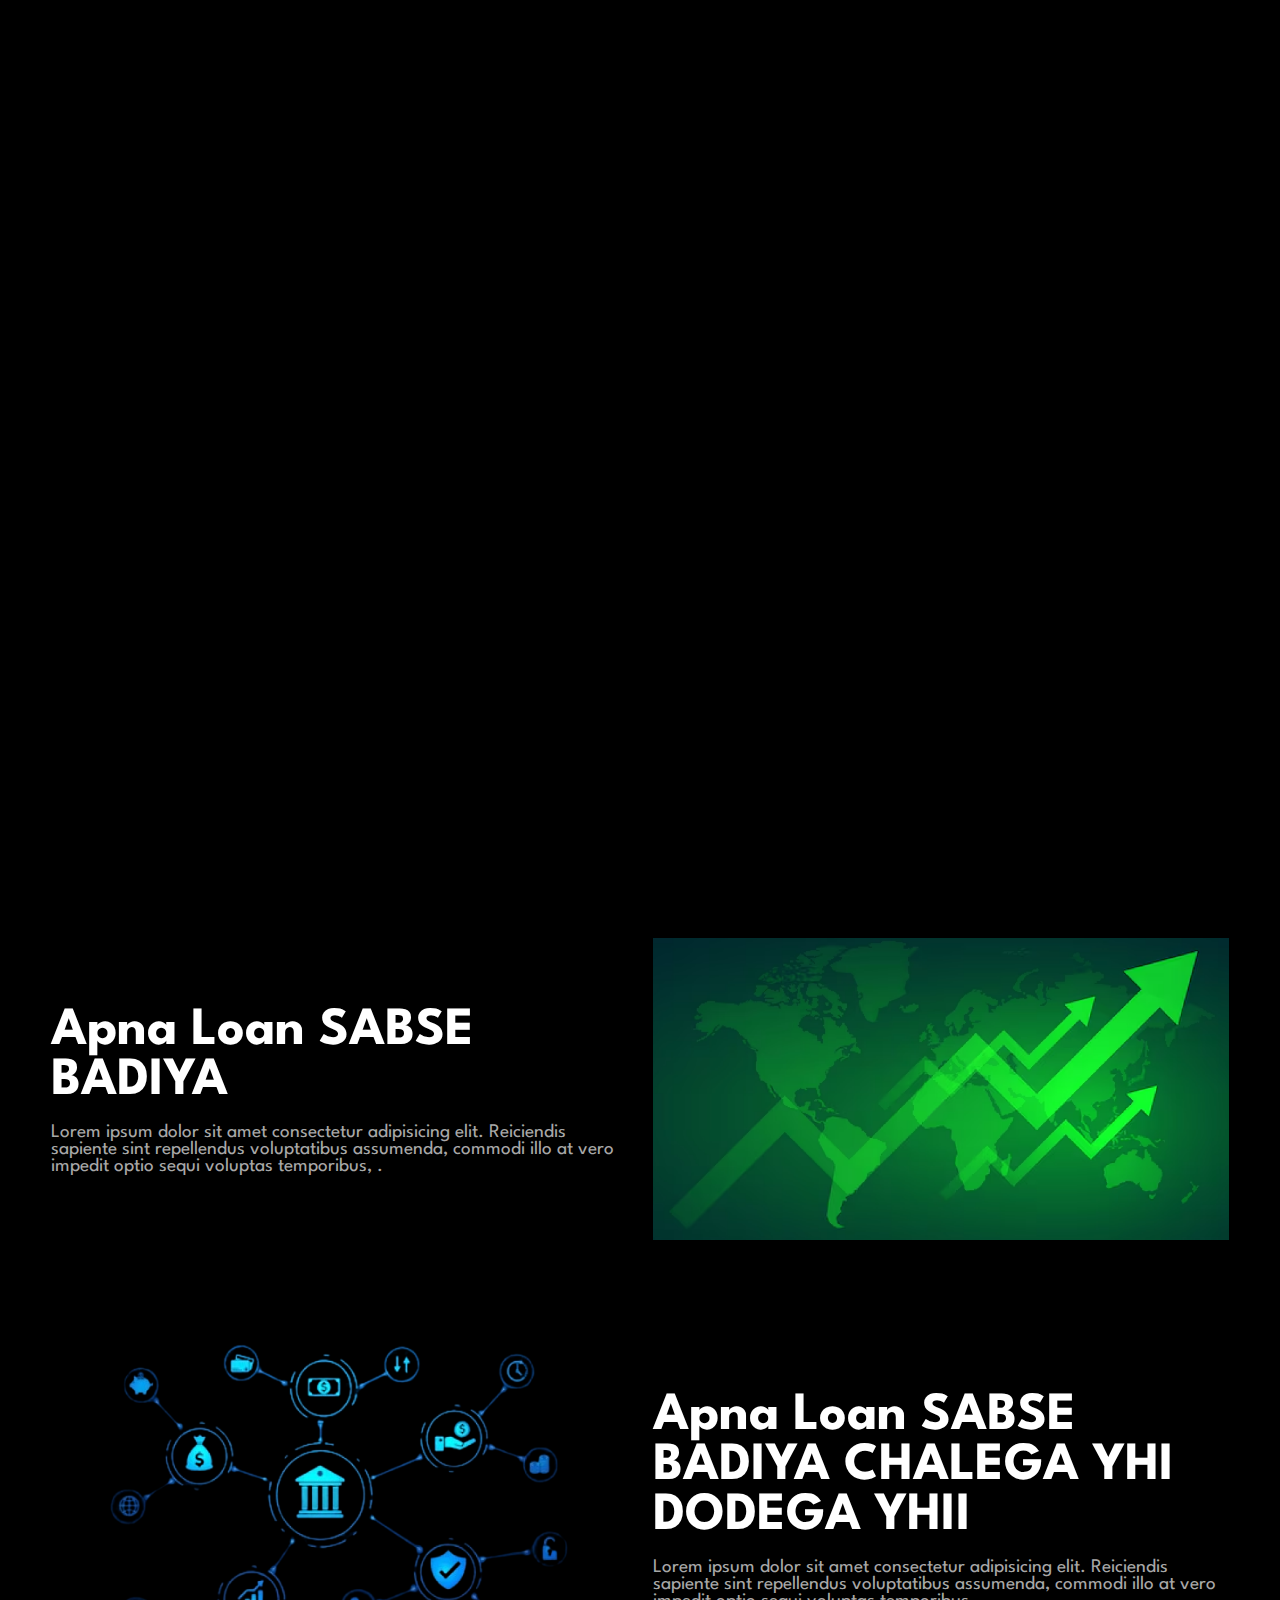
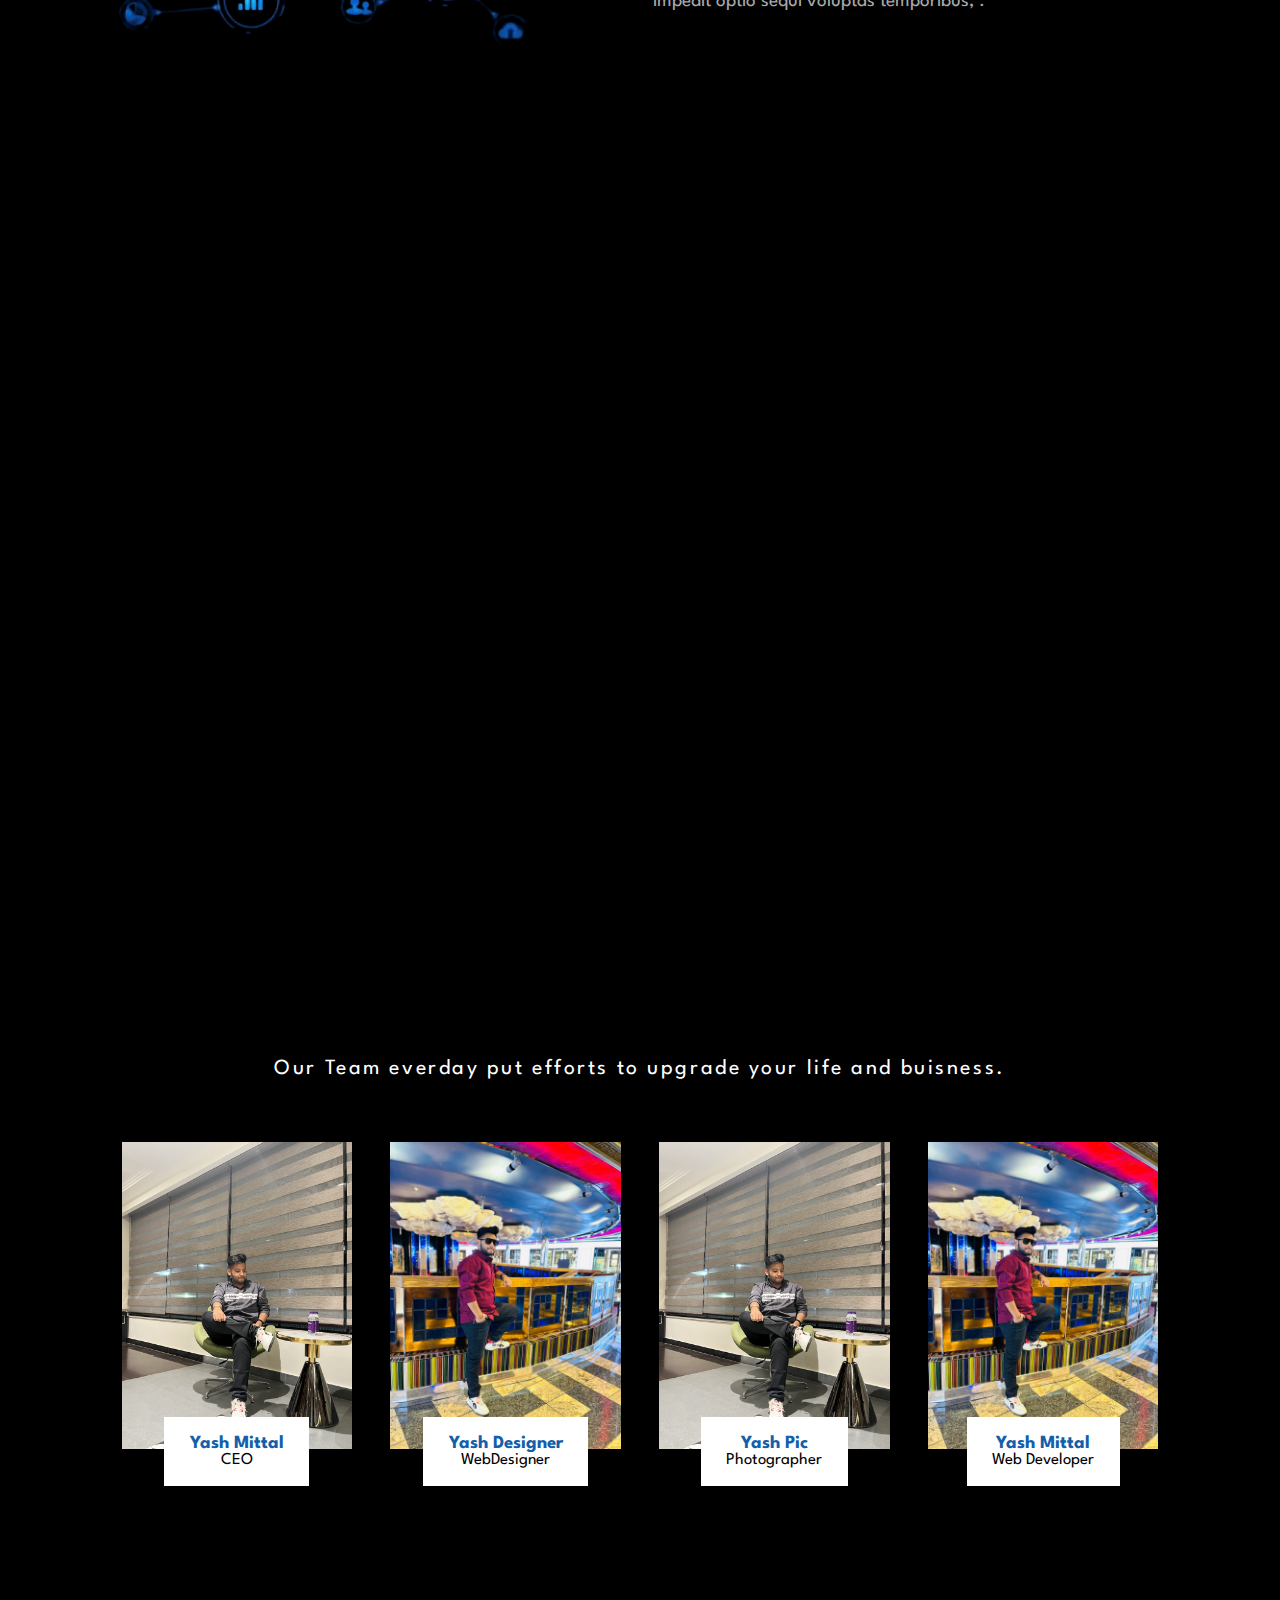
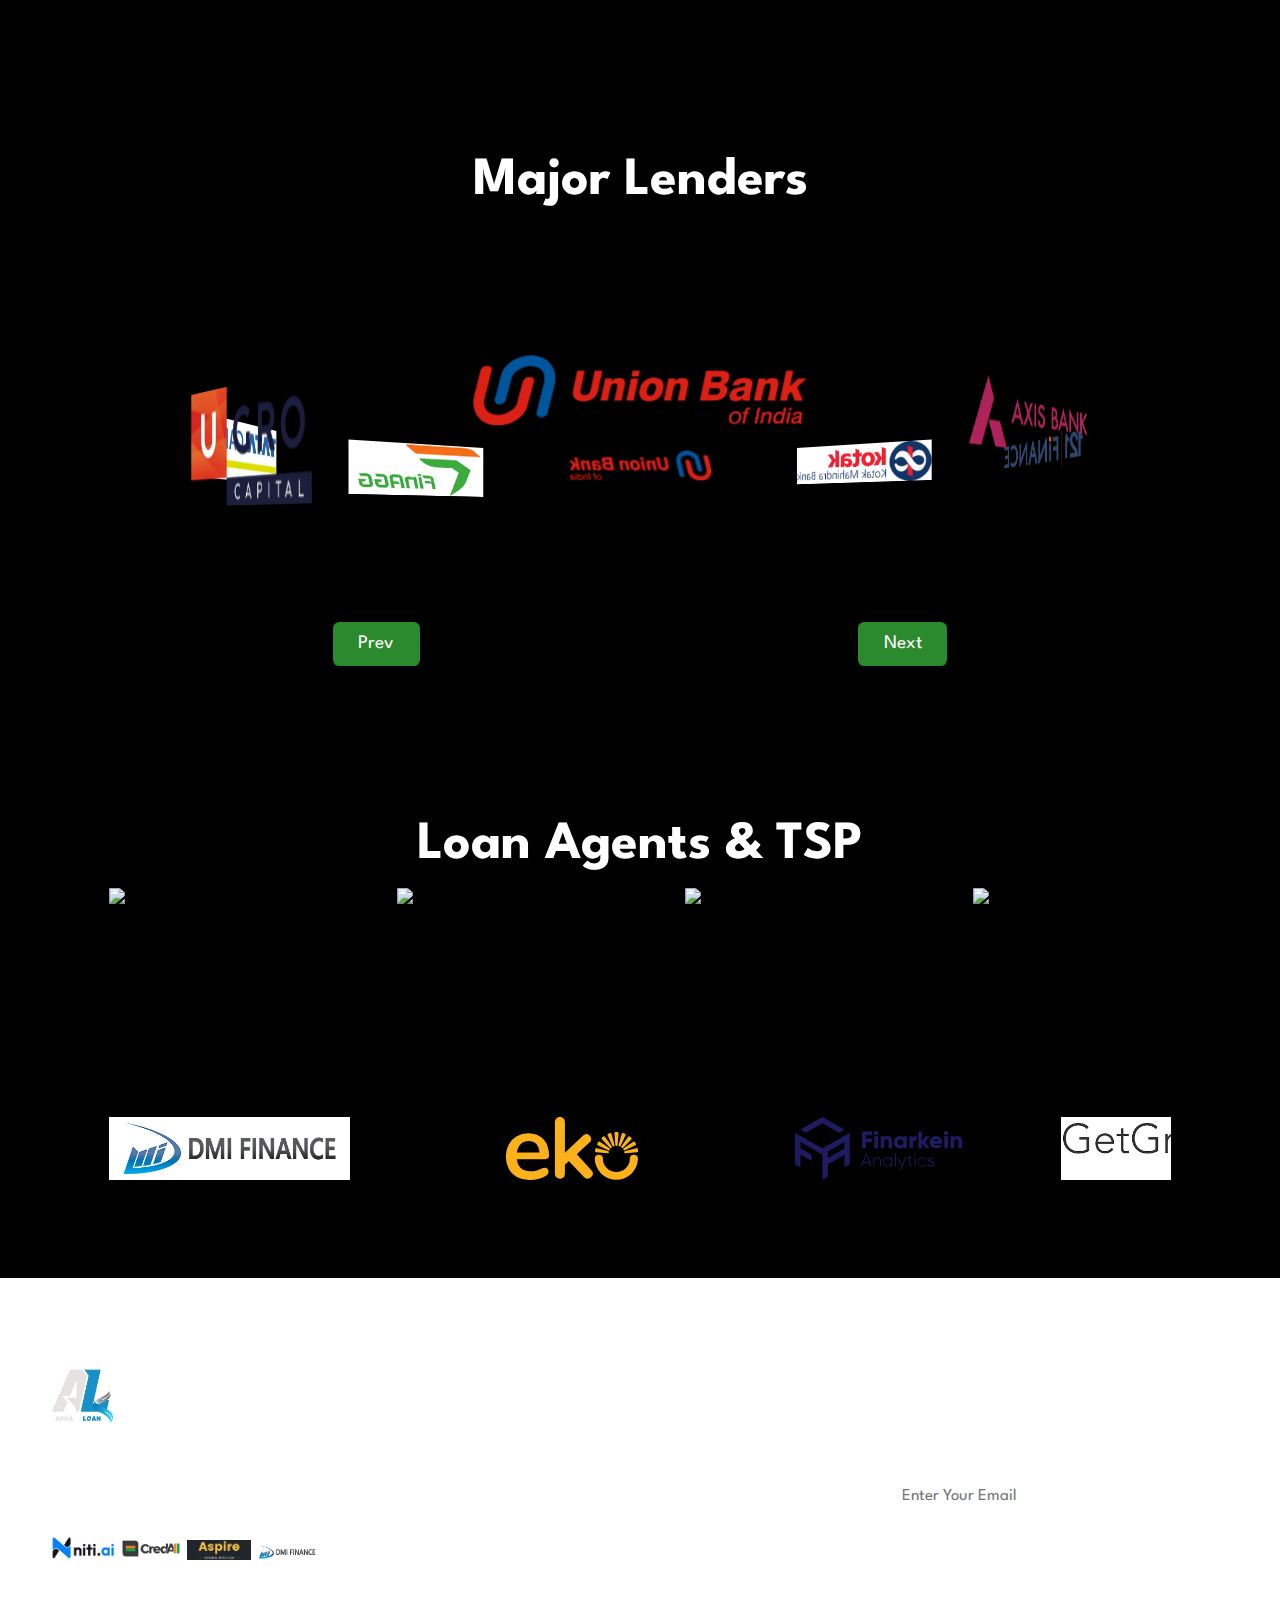
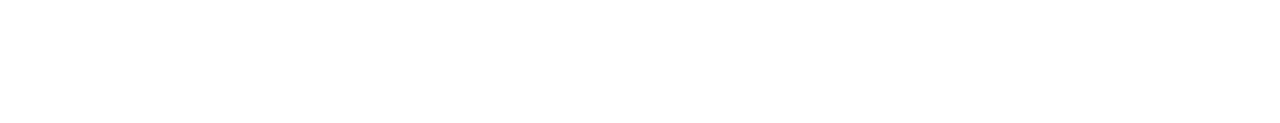
==== commit 0a003708: "Update index.html with responsive and folder structure" ====
--- a/Apna Loan/index.html
+++ b/Apna Loan/index.html
@@ -3,88 +3,84 @@
 <head>
     <meta charset="UTF-8">
     <meta name="viewport" content="width=device-width, initial-scale=1.0">
-    <link rel="stylesheet" href="./style.css">
+    <link rel="stylesheet" href="./css/style.css">
     <link rel="shortcut icon" href="./images/logo3.png" type="image/x-icon">
     <link rel="stylesheet" href="https://unpkg.com/aos@next/dist/aos.css" />
     <link rel="preconnect" href="https://fonts.googleapis.com">
-  <link rel="preconnect" href="https://fonts.gstatic.com" crossorigin>
+    <link rel="preconnect" href="https://fonts.gstatic.com" crossorigin>
     <link href="https://fonts.googleapis.com/css?family=Roboto+Condensed&display=swap" rel="stylesheet">
     <link rel="preconnect" href="https://fonts.googleapis.com">
     <link rel="preconnect" href="https://fonts.gstatic.com" crossorigin>
-    <link href="https://fonts.googleapis.com/css2?family=League+Spartan:wght@100..900&family=Noto+Sans+Display:ital,wght@0,100..900;1,100..900&display=swap" rel="stylesheet">
-        <title>Apna Loan:A way for - MMSE</title>
+    <link
+        href="https://fonts.googleapis.com/css2?family=League+Spartan:wght@100..900&family=Noto+Sans+Display:ital,wght@0,100..900;1,100..900&display=swap"
+        rel="stylesheet">
+    <title>Apna Loan:A way for - MMSE</title>
 </head>
-
 <body>
     <header>
         <nav>
-           <div class="leftnav" data-aos="fade-up" data-aos-duration="800">
-            <img class="logo" src="./images/logo3.png" alt="" >
-
-           </div>
-           <div class="midnav" data-aos="fade-up" data-aos-duration="800" data-aos-delay="500">
-            <ul class="simpleflex">
-
-                <li>
-                    <a href="./index.html">Home</a>
+            <div class="leftnav" data-aos="fade-up" data-aos-duration="800">
+                <img class="logo" src="./images/logo3.png" alt="">
+            </div>
+            <div class="midnav" data-aos="fade-up" data-aos-duration="800" data-aos-delay="500">
+                <ul class="simpleflex">
+                    <li>
+                        <a href="./index.html">Home</a>
                     </li>
-                <li>About</li>
-                <li>Take Loan</li>
-                <li>Services</li>
-                <li>Collabrate</li>
-                
-            </ul>
-
-           </div>
-           <div class="rightnav simpleflex" data-aos="fade-up" data-aos-duration="800" data-aos-delay="700">
-            <a href="./login.html">
-
-                <button class="loginbtnnav">
-                    Login
-                    
-                </button>
-            </a>
-            <button class="startedbtnnav">Get Started</button>
-
-           </div>
+                    <li>
+                        <a href="./calculator.html">Calculate</a>
+                    </li>
+                    <li>
+                        <a href="./loan.html">Take Loan</a>
+                    </li>
+                    <li>Services</li>
+                    <li><a href="./collab.html">Collabrate</a>
+                    </li>
+                </ul>
+            </div>
+            <div class="rightnav simpleflex" data-aos="fade-up" data-aos-duration="800" data-aos-delay="700">
+                <a href="./login.html">
+                    <button class="loginbtnnav">Login</button>
+                </a>
+                <button class="startedbtnnav">Get Started</button>
+            </div>
         </nav>
     </header>
     <main>
         <div class="hero">
             <div class="herocontainer simpleflex" data-aos="fade-up" data-aos-duration="1300" data-aos-delay="200">
                 <div class="upperherocontainer">
-                    <p>Introducing Apna Loan  ></p>
-
-                </div>
-                <div class="headingherocontainer" data-aos="zoom-in" data-aos-duration="1300"  data-aos-delay="1000">
+                    <p>Introducing Apna Loan ></p>
+                </div>
+                <div class="headingherocontainer" data-aos="zoom-in" data-aos-duration="1300" data-aos-delay="1000">
                     <h1>Building the future <br> of Banking.</h1>
-
-                </div>
-                <div class="descherocontainer" >
-                    <p>Lorem ipsum dolor sit amet consectetur, adipisicing elit. Quidem <br> est quisquam enim repudiandae, quos similique!</p>
-
+                </div>
+                <div class="descherocontainer">
+                    <p>Lorem ipsum dolor sit amet consectetur, adipisicing elit. Quidem <br> est quisquam enim
+                        repudiandae, quos similique!</p>
                 </div>
                 <div class="btnherocontainer">
-                    <button>Get Started</button>
-
+                    <a href="./loan.html"><button>Get Started</button></a></button>
                 </div>
             </div>
         </div>
         <div class="featuresconatiner">
             <div class="upperfeaturesconatiner simpleflex">
                 <div class="headingupperfeaturesconatiner">
-
                     <h2>Elevate Your Financial Journey With Apna Loan</h2>
                 </div>
                 <div class="descupperfeaturesconatiner">
-                    <p>Lorem ipsum dolor sit amet consectetur adipisicing elit. Est tempora non deleniti et perspiciatis animi in ipsam iste ad modi?</p>
+                    <p>Lorem ipsum dolor sit amet consectetur adipisicing elit. Est tempora non deleniti et perspiciatis
+                        animi in ipsam iste ad modi?</p>
                 </div>
             </div>
             <div class="downfeaturesconatiner simpleflex">
                 <div class="upperdownfeaturesconatiner simpleflex">
-                    <div class="leftupperdownfeaturesconatiner setfeaturebox" data-aos="fade-right" data-aos-duration="1300" >
+                    <div class="leftupperdownfeaturesconatiner setfeaturebox" data-aos="fade-right"
+                        data-aos-duration="1300">
                         <div class="upperleftupperdownfeaturesconatiner">
-                            <div class="oneupperleftupperdownfeaturesconatiner" data-aos="fade-up" data-aos-duration="1300" >
+                            <div class="oneupperleftupperdownfeaturesconatiner" data-aos="fade-up"
+                                data-aos-duration="1300">
                                 <div class="leftoneupperleftupperdownfeaturesconatiner">
                                     <img src="./images/a1.png" alt="">
                                 </div>
@@ -92,7 +88,8 @@
                                     <p>Enhancing MMSE sector of World</p>
                                 </div>
                             </div>
-                            <div class="oneupperleftupperdownfeaturesconatiner" data-aos="fade-up" data-aos-duration="1300" data-aos-delay="200">
+                            <div class="oneupperleftupperdownfeaturesconatiner" data-aos="fade-up"
+                                data-aos-duration="1300" data-aos-delay="200">
                                 <div class="leftoneupperleftupperdownfeaturesconatiner">
                                     <img src="./images/a1.png" alt="">
                                 </div>
@@ -100,7 +97,8 @@
                                     <p>Personalized Loan Recommendations</p>
                                 </div>
                             </div>
-                            <div class="oneupperleftupperdownfeaturesconatiner" data-aos="fade-up" data-aos-duration="1300" data-aos-delay="400">
+                            <div class="oneupperleftupperdownfeaturesconatiner" data-aos="fade-up"
+                                data-aos-duration="1300" data-aos-delay="400">
                                 <div class="leftoneupperleftupperdownfeaturesconatiner">
                                     <img src="./images/a1.png" alt="">
                                 </div>
@@ -108,21 +106,22 @@
                                     <p>Expending Lender Reach</p>
                                 </div>
                             </div>
-
                         </div>
                         <div class="downleftupperdownfeaturesconatiner">
                             <div class="headingdownleftupperdownfeaturesconatiner featsubhead">
                                 <h3>Navigate Your Financial Future With Ease</h3>
                             </div>
                             <div class="descdownleftupperdownfeaturesconatiner featsubdesc">
-                                <p>Apna Loan simplifies access to loans and credit for people pr helping MMSE/buisness to get a handable fundings</p>
-                            </div>
-                        </div>
-
-                    </div>
-                    <div class="rightupperdownfeaturesconatiner setfeaturebox" data-aos="fade-left" data-aos-duration="1300">
+                                <p>Apna Loan simplifies access to loans and credit for people pr helping MMSE/buisness
+                                    to get a handable fundings</p>
+                            </div>
+                        </div>
+                    </div>
+                    <div class="rightupperdownfeaturesconatiner setfeaturebox" data-aos="fade-left"
+                        data-aos-duration="1300">
                         <div class="upperrightupperdownfeaturesconatiner">
-                            <div class="oneupperleftupperdownfeaturesconatiner sidefeat" data-aos="fade-right" data-aos-duration="1300" >
+                            <div class="oneupperleftupperdownfeaturesconatiner sidefeat" data-aos="fade-right"
+                                data-aos-duration="1300">
                                 <div class="leftoneupperleftupperdownfeaturesconatiner">
                                     <img src="./images/a1.png" alt="">
                                 </div>
@@ -130,7 +129,8 @@
                                     <p>Using Anti-Monopoly Regulations</p>
                                 </div>
                             </div>
-                            <div class="oneupperleftupperdownfeaturesconatiner sidefeat" data-aos="fade-right" data-aos-duration="1300" data-aos-delay="200">
+                            <div class="oneupperleftupperdownfeaturesconatiner sidefeat" data-aos="fade-right"
+                                data-aos-duration="1300" data-aos-delay="200">
                                 <div class="leftoneupperleftupperdownfeaturesconatiner">
                                     <img src="./images/a1.png" alt="">
                                 </div>
@@ -138,7 +138,8 @@
                                     <p>Equity Based Incentives</p>
                                 </div>
                             </div>
-                            <div class="oneupperleftupperdownfeaturesconatiner sidefeat" data-aos="fade-right" data-aos-duration="1300" data-aos-delay="400">
+                            <div class="oneupperleftupperdownfeaturesconatiner sidefeat" data-aos="fade-right"
+                                data-aos-duration="1300" data-aos-delay="400">
                                 <div class="leftoneupperleftupperdownfeaturesconatiner">
                                     <img src="./images/a1.png" alt="">
                                 </div>
@@ -155,7 +156,8 @@
 
                             </div>
                             <div class="descdownrightupperdownfeaturesconatiner featsubdesc">
-                                <p>Apna Loan prevent Larger players within the network from dominating smaller fintech companies,lendersor credit marketplace</p>
+                                <p>Apna Loan prevent Larger players within the network from dominating smaller fintech
+                                    companies,lendersor credit marketplace</p>
                             </div>
 
                         </div>
@@ -163,9 +165,11 @@
                     </div>
                 </div>
                 <div class="upperdownfeaturesconatiner simpleflex">
-                    <div class="rightupperdownfeaturesconatiner setfeaturebox" data-aos="flip-right" data-aos-duration="1300"  >
+                    <div class="rightupperdownfeaturesconatiner setfeaturebox" data-aos="flip-right"
+                        data-aos-duration="1300">
                         <div class="upperrightupperdownfeaturesconatiner downsetinnerfeact">
-                            <div class="oneupperleftupperdownfeaturesconatiner sidefeat2" data-aos="zoom-in" data-aos-duration="1300" data-aos-delay="100" >
+                            <div class="oneupperleftupperdownfeaturesconatiner sidefeat2" data-aos="zoom-in"
+                                data-aos-duration="1300" data-aos-delay="100">
                                 <div class="leftoneupperleftupperdownfeaturesconatiner">
                                     <img src="./images/a1.png" alt="">
                                 </div>
@@ -173,7 +177,8 @@
                                     <p>Lender-Borrowers special Dashboard</p>
                                 </div>
                             </div>
-                            <div class="oneupperleftupperdownfeaturesconatiner sidefeat2" data-aos="zoom-in" data-aos-duration="1300" data-aos-delay="200">
+                            <div class="oneupperleftupperdownfeaturesconatiner sidefeat2" data-aos="zoom-in"
+                                data-aos-duration="1300" data-aos-delay="200">
                                 <div class="leftoneupperleftupperdownfeaturesconatiner">
                                     <img src="./images/a1.png" alt="">
                                 </div>
@@ -181,7 +186,8 @@
                                     <p>Partnerships with Tech GIANTS</p>
                                 </div>
                             </div>
-                            <div class="oneupperleftupperdownfeaturesconatiner sidefeat2" data-aos="zoom-in" data-aos-duration="1300" data-aos-delay="400">
+                            <div class="oneupperleftupperdownfeaturesconatiner sidefeat2" data-aos="zoom-in"
+                                data-aos-duration="1300" data-aos-delay="400">
                                 <div class="leftoneupperleftupperdownfeaturesconatiner">
                                     <img src="./images/a1.png" alt="">
                                 </div>
@@ -189,8 +195,6 @@
                                     <p>Transparency Dashboard</p>
                                 </div>
                             </div>
-
-
                         </div>
                         <div class="downrightupperdownfeaturesconatiner downleftupperdownfeaturesconatiner">
                             <div class="headingdownrightupperdownfeaturesconatiner featsubhead">
@@ -198,15 +202,16 @@
 
                             </div>
                             <div class="descdownrightupperdownfeaturesconatiner featsubdesc">
-                                <p>We lend transparency in the lending process to build trust between lenders and borrowers,and promote fair lending pratices </p>
-                            </div>
-
-                        </div>
-
-                    </div>
-                    <div class="leftupperdownfeaturesconatiner setfeaturebox" data-aos="flip-left" data-aos-duration="1300" data-aos-delay="100">
-                        <div class="upperleftupperdownfeaturesconatiner" >
-                            <div class="oneupperleftupperdownfeaturesconatiner" data-aos="zoom-out" data-aos-duration="1300" data-aos-delay="100">
+                                <p>We lend transparency in the lending process to build trust between lenders and
+                                    borrowers,and promote fair lending pratices </p>
+                            </div>
+                        </div>
+                    </div>
+                    <div class="leftupperdownfeaturesconatiner setfeaturebox" data-aos="flip-left"
+                        data-aos-duration="1300" data-aos-delay="100">
+                        <div class="upperleftupperdownfeaturesconatiner">
+                            <div class="oneupperleftupperdownfeaturesconatiner" data-aos="zoom-out"
+                                data-aos-duration="1300" data-aos-delay="100">
                                 <div class="leftoneupperleftupperdownfeaturesconatiner">
                                     <img src="./images/a1.png" alt="">
                                 </div>
@@ -214,7 +219,8 @@
                                     <p>Universal Data Standards & SEBI Regulations</p>
                                 </div>
                             </div>
-                            <div class="oneupperleftupperdownfeaturesconatiner" data-aos="zoom-out" data-aos-duration="1300" data-aos-delay="200">
+                            <div class="oneupperleftupperdownfeaturesconatiner" data-aos="zoom-out"
+                                data-aos-duration="1300" data-aos-delay="200">
                                 <div class="leftoneupperleftupperdownfeaturesconatiner">
                                     <img src="./images/a1.png" alt="">
                                 </div>
@@ -222,7 +228,8 @@
                                     <p>Api Sandbox Environment & AI for Risk Assessment</p>
                                 </div>
                             </div>
-                            <div class="oneupperleftupperdownfeaturesconatiner" data-aos="zoom-out" data-aos-duration="1300" data-aos-delay="400">
+                            <div class="oneupperleftupperdownfeaturesconatiner" data-aos="zoom-out"
+                                data-aos-duration="1300" data-aos-delay="400">
                                 <div class="leftoneupperleftupperdownfeaturesconatiner">
                                     <img src="./images/a1.png" alt="">
                                 </div>
@@ -237,244 +244,232 @@
                                 <h3>Integration with India's Digital Infrastructure</h3>
                             </div>
                             <div class="descdownleftupperdownfeaturesconatiner featsubdesc">
-                                <p>We seamlessly integrated into India's broder digital Infrastructure to promote financial inclusion and support the country's digital growth </p>
-                            </div>
-                        </div>
-
-                    </div>
-                    
-                </div>
-            </div>
-        </div>
-       
-
-<div class="higlightcontainer ">
-    <div class="upperhiglightcontainer">
-        <div class="leftupperhiglightcontainer">
-            <div class="headingleftupperhiglightcontainer">
-                <h1>Apna Loan SABSE BADIYA </h1>
-            </div>
-            <div class="desleftupperhiglightcontainer">
-                <p>Lorem ipsum dolor sit amet consectetur adipisicing elit. Reiciendis sapiente sint repellendus voluptatibus assumenda, commodi illo at vero impedit optio sequi voluptas temporibus, .</p>
-            </div>
-
-        </div>
-        <div class="rightupperhiglightcontainer">
-            <img src="./images/m13.png" alt="">
-        </div>
-    </div>
-    <div class="upperhiglightcontainer">
-        
-        <div class="rightupperhiglightcontainer">
-            <img src="./images/m12.png" alt="">
-        </div>
-        <div class="leftupperhiglightcontainer">
-            <div class="headingleftupperhiglightcontainer">
-                <h1>Apna Loan SABSE BADIYA CHALEGA YHI DODEGA YHII </h1>
-            </div>
-            <div class="desleftupperhiglightcontainer">
-                <p>Lorem ipsum dolor sit amet consectetur adipisicing elit. Reiciendis sapiente sint repellendus voluptatibus assumenda, commodi illo at vero impedit optio sequi voluptas temporibus, .</p>
-            </div>
-
-        </div>
-    </div>
-</div>
-
-<div class="loancontainer">
-    <div class="leftloancontainer">
-        <div class="outerupperleftloancontainer" data-aos="zoom-in" data-aos-duration="1300" >
-            <img src="./images/logo3.png" class="imgl" alt="">
-        </div>
-        <div class="outerdownleftloancontainer" data-aos="fade-right" data-aos-duration="1400" >
-        <div class="headingleftloancontainer">
-            <h5>Run Your Buisness with ease</h5>
-        </div>
-        <div class="subleftloancontainer">
-            <h2>Ready to get started?</h2>
-        </div>
-        <div class="descleftloancontainer">
-            <p>Apna Loan is a digital lending platform that provides instant loans to small business owners
-        </div>
-        <div class="buttonleftloancontainer">
-            <button>Apply Loan</button>
-        </div>
-    </div>
-
-    </div>
-    <div class="rightloancontainer">
-        <div class="leftrightloancontainer" data-aos="fade-down" data-aos-duration="1500" >
-
-        </div>
-        <div class="rightrightloancontainer" data-aos="fade-up" data-aos-duration="1300" data-aos-delay="200">
-
-        </div>
-    </div>
-</div>
-
-
-<div class="outerblog">
-    <div class="upperfeature">
-        <div class="bigtext big2" data-aos="flip-right" data-aos-duration="1300" >
-            <h1>T</h1>
-        </div>
-        <div class="featuredesc fea2" data-aos="fade-up" data-aos-duration="1300" data-aos-delay="100">
-            <h3>OUR TEAM</h3>
-        </div>
-        <div class="blogpunch">
-            <p>Our Team everday put efforts to upgrade your life and buisness.</p>
-        </div>
-    </div>
-    <div class="downfeature">
-        <div class="perfeature">
-            <div class="perfeatureimg perbi">
-                <img src="./images/o1.jpg"  class="setio" alt="" />
-            </div>
-            <div class="downadjust">
-            <div class="perfeatureheading perb">
-                <h3>Yash Mittal</h3>
-            </div>
-            <div class="perfeaturedesc perdb">
-                <p>CEO</p>
-            </div>
-            </div>
-        </div>
-        <div class="perfeature">
-            <div class="perfeatureimg perbi">
-                <img src="./images/o3.jpg" class="setio" alt="" />
-            </div>
-            <div class="downadjust">
-            <div class="perfeatureheading perb">
-                <h3>Yash Designer</h3>
-            </div>
-            <div class="perfeaturedesc perdb">
-                <p>WebDesigner</p>
-            </div>
-            </div>
-        </div>
-        <div class="perfeature">
-            <div class="perfeatureimg perbi">
-                <img src="./images/o1.jpg" class="setio" alt="" />
-            </div>
-            <div class="downadjust">
-            <div class="perfeatureheading perb">
-                <h3>Yash Pic</h3>
-            </div>
-            <div class="perfeaturedesc perdb">
-                <p>Photographer</p>
-            </div>
-            </div>
-        </div>
-        <div class="perfeature">
-            <div class="perfeatureimg perbi">
-                <img src="./images/o3.jpg" class="setio" alt="" />
-            </div>
-            <div class="downadjust">
-            <div class="perfeatureheading perb">
-                <h3>Yash Mittal </h3>
-            </div>
-            <div class="perfeaturedesc perdb">
-                <p>Web Developer</p>
-            </div>
-            </div>
-        </div>
-    </div>
-</div> 
-
-<div class="outerimagecontainer">
-    <div class="headingupperfeaturesconatiner">
-
-        <h2 class="partnerh">Major Lenders</h2>
-    </div>
-
-
-<div class="image-container2">
-    <span style="--i: 1">
-      <img
-        src="./images/s1.png"
-      />
-    </span>
-    <span style="--i: 2">
-      <img
-        src="./images/s2.png"
-      />
-    </span>
-    <span style="--i: 3">
-      <img
-        src="./images/s3.png"
-      />
-    </span>
-    <span style="--i: 4">
-      <img
-        src="./images/s4.png"
-      />
-    </span>
-    <span style="--i: 5">
-      <img
-        src="./images/s5.png"
-      />
-    </span>
-    <span style="--i: 6">
-      <img
-        src="./images/s6.jpeg"
-      />
-    </span>
-    <span style="--i: 7">
-      <img
-        src="./images/s7.webp"
-      />
-    </span>
-    <span style="--i: 8">
-      <img
-        src="./images/s4.png"
-      />
-    </span>
-  </div>
-
-  <div class="btn-container">
-    <button class="btn" id="prev">Prev</button>
-    <button class="btn" id="next">Next</button>
-  </div>
-</div>
-
-
-<div class="outerfloatc">
-    <div class="headingupperfeaturesconatiner">
-
-        <h2 class="partnerh2">Loan Agents & TSP</h2>
-    </div>
-<div class="fixed-image-wrapper">
-    <div class="image-row-wrapper">
-        <div class="scrolling-image-row">
-            <img src="./im./images/f1.png" alt="Image 1">
-            <img src="./im./images/f2.png" alt="Image 2">
-            <img src="./im./images/f3.png" alt="Image 3">
-            <img src="./im./images/f4.png" alt="Image 4">
-        </div>
-        <div class="scrolling-image-row">
-            <img src="./images/f5.jpeg" alt="Image 5">
-            <img src="./images/f6.svg" alt="Image 6">
-            <img src="./images/f7.svg" alt="Image 7">
-            <img src="./images/f8.png" alt="Image 8">
-        </div>
-        <div class="scrolling-image-row">
-            <img src="./images/f9.png" alt="Image 9">
-            <img src="./images/f10.png" alt="Image 10">
-            <img src="./images/f11.png" alt="Image 11">
-            <img src="./images/f12.svg" alt="Image 12">
-        </div>
-        <div class="scrolling-image-row">
-            <img src="./images/f13.png" alt="Image 13">
-            <img src="./images/f14.png" alt="Image 14">
-            <img src="./images/f15.webp" alt="Image 15">
-            <img src="./images/f16.svg" alt="Image 16">
-        </div>
-        </div>
-</div>
-</div>
+                                <p>We seamlessly integrated into India's broder digital Infrastructure to promote
+                                    financial inclusion and support the country's digital growth </p>
+                            </div>
+                        </div>
+
+                    </div>
+                </div>
+            </div>
+        </div>
+
+        <div class="higlightcontainer ">
+            <div class="upperhiglightcontainer">
+                <div class="leftupperhiglightcontainer">
+                    <div class="headingleftupperhiglightcontainer">
+                        <h1>Apna Loan SABSE BADIYA </h1>
+                    </div>
+                    <div class="desleftupperhiglightcontainer">
+                        <p>Lorem ipsum dolor sit amet consectetur adipisicing elit. Reiciendis sapiente sint repellendus
+                            voluptatibus assumenda, commodi illo at vero impedit optio sequi voluptas temporibus, .</p>
+                    </div>
+
+                </div>
+                <div class="rightupperhiglightcontainer">
+                    <img src="./images/m13.png" alt="">
+                </div>
+            </div>
+            <div class="upperhiglightcontainer">
+
+                <div class="rightupperhiglightcontainer">
+                    <img src="./images/m12.png" alt="">
+                </div>
+                <div class="leftupperhiglightcontainer">
+                    <div class="headingleftupperhiglightcontainer">
+                        <h1>Apna Loan SABSE BADIYA CHALEGA YHI DODEGA YHII </h1>
+                    </div>
+                    <div class="desleftupperhiglightcontainer">
+                        <p>Lorem ipsum dolor sit amet consectetur adipisicing elit. Reiciendis sapiente sint repellendus
+                            voluptatibus assumenda, commodi illo at vero impedit optio sequi voluptas temporibus, .</p>
+                    </div>
+
+                </div>
+            </div>
+        </div>
+
+        <div class="loancontainer">
+            <div class="leftloancontainer">
+                <div class="outerupperleftloancontainer" data-aos="zoom-in" data-aos-duration="1300">
+                    <img src="./images/logo3.png" class="imgl" alt="">
+                </div>
+                <div class="outerdownleftloancontainer" data-aos="fade-right" data-aos-duration="1400">
+                    <div class="headingleftloancontainer">
+                        <h5>Run Your Buisness with ease</h5>
+                    </div>
+                    <div class="subleftloancontainer">
+                        <h2>Ready to get started?</h2>
+                    </div>
+                    <div class="descleftloancontainer">
+                        <p>Apna Loan is a digital lending platform that provides instant loans to small business owners
+                    </div>
+                    <div class="buttonleftloancontainer">
+                        <a href="./loan.html">
+
+                            <button>Apply Loan</button>
+                        </a>
+                    </div>
+                </div>
+
+            </div>
+            <div class="rightloancontainer">
+                <div class="leftrightloancontainer" data-aos="fade-down" data-aos-duration="1500">
+
+                </div>
+                <div class="rightrightloancontainer" data-aos="fade-up" data-aos-duration="1300" data-aos-delay="200">
+
+                </div>
+            </div>
+        </div>
+
+
+        <div class="outerblog">
+            <div class="upperfeature">
+                <div class="bigtext big2" data-aos="flip-right" data-aos-duration="1300">
+                    <h1>T</h1>
+                </div>
+                <div class="featuredesc fea2" data-aos="fade-up" data-aos-duration="1300" data-aos-delay="100">
+                    <h3>OUR TEAM</h3>
+                </div>
+                <div class="blogpunch">
+                    <p>Our Team everday put efforts to upgrade your life and buisness.</p>
+                </div>
+            </div>
+            <div class="downfeature">
+                <div class="perfeature">
+                    <div class="perfeatureimg perbi">
+                        <img src="./images/o1.jpg" class="setio" alt="" />
+                    </div>
+                    <div class="downadjust">
+                        <div class="perfeatureheading perb">
+                            <h3>Yash Mittal</h3>
+                        </div>
+                        <div class="perfeaturedesc perdb">
+                            <p>CEO</p>
+                        </div>
+                    </div>
+                </div>
+                <div class="perfeature">
+                    <div class="perfeatureimg perbi">
+                        <img src="./images/o3.jpg" class="setio" alt="" />
+                    </div>
+                    <div class="downadjust">
+                        <div class="perfeatureheading perb">
+                            <h3>Yash Designer</h3>
+                        </div>
+                        <div class="perfeaturedesc perdb">
+                            <p>WebDesigner</p>
+                        </div>
+                    </div>
+                </div>
+                <div class="perfeature">
+                    <div class="perfeatureimg perbi">
+                        <img src="./images/o1.jpg" class="setio" alt="" />
+                    </div>
+                    <div class="downadjust">
+                        <div class="perfeatureheading perb">
+                            <h3>Yash Pic</h3>
+                        </div>
+                        <div class="perfeaturedesc perdb">
+                            <p>Photographer</p>
+                        </div>
+                    </div>
+                </div>
+                <div class="perfeature">
+                    <div class="perfeatureimg perbi">
+                        <img src="./images/o3.jpg" class="setio" alt="" />
+                    </div>
+                    <div class="downadjust">
+                        <div class="perfeatureheading perb">
+                            <h3>Yash Mittal </h3>
+                        </div>
+                        <div class="perfeaturedesc perdb">
+                            <p>Web Developer</p>
+                        </div>
+                    </div>
+                </div>
+            </div>
+        </div>
+
+        <div class="outerimagecontainer">
+            <div class="headingupperfeaturesconatiner">
+
+                <h2 class="partnerh">Major Lenders</h2>
+            </div>
+
+
+            <div class="image-container2">
+                <span style="--i: 1">
+                    <img src="./images/s1.png" />
+                </span>
+                <span style="--i: 2">
+                    <img src="./images/s2.png" />
+                </span>
+                <span style="--i: 3">
+                    <img src="./images/s3.png" />
+                </span>
+                <span style="--i: 4">
+                    <img src="./images/s4.png" />
+                </span>
+                <span style="--i: 5">
+                    <img src="./images/s5.png" />
+                </span>
+                <span style="--i: 6">
+                    <img src="./images/s6.jpeg" />
+                </span>
+                <span style="--i: 7">
+                    <img src="./images/s7.webp" />
+                </span>
+                <span style="--i: 8">
+                    <img src="./images/s4.png" />
+                </span>
+            </div>
+
+            <div class="btn-container">
+                <button class="btn" id="prev">Prev</button>
+                <button class="btn" id="next">Next</button>
+            </div>
+        </div>
+
+
+        <div class="outerfloatc">
+            <div class="headingupperfeaturesconatiner">
+
+                <h2 class="partnerh2">Loan Agents & TSP</h2>
+            </div>
+            <div class="fixed-image-wrapper">
+                <div class="image-row-wrapper">
+                    <div class="scrolling-image-row">
+                        <img src="./im./images/f1.png" alt="Image 1">
+                        <img src="./im./images/f2.png" alt="Image 2">
+                        <img src="./im./images/f3.png" alt="Image 3">
+                        <img src="./im./images/f4.png" alt="Image 4">
+                    </div>
+                    <div class="scrolling-image-row">
+                        <img src="./images/f5.jpeg" alt="Image 5">
+                        <img src="./images/f6.svg" alt="Image 6">
+                        <img src="./images/f7.svg" alt="Image 7">
+                        <img src="./images/f8.png" alt="Image 8">
+                    </div>
+                    <div class="scrolling-image-row">
+                        <img src="./images/f9.png" alt="Image 9">
+                        <img src="./images/f10.png" alt="Image 10">
+                        <img src="./images/f11.png" alt="Image 11">
+                        <img src="./images/f12.svg" alt="Image 12">
+                    </div>
+                    <div class="scrolling-image-row">
+                        <img src="./images/f13.png" alt="Image 13">
+                        <img src="./images/f14.png" alt="Image 14">
+                        <img src="./images/f15.webp" alt="Image 15">
+                        <img src="./images/f16.svg" alt="Image 16">
+                    </div>
+                </div>
+            </div>
+        </div>
 
     </main>
 
-    
+
     <footer class="outerfooter">
         <div class="firstfooter fc">
             <div class="logofirstfooter">
@@ -517,7 +512,7 @@
                 </ul>
             </div>
         </div>
-        
+
         <div class="thirdfooter fc">
             <div class="headingthirdfooter headingsecondfooter">
                 <h3>NEWSLETTER</h3>
@@ -526,18 +521,14 @@
                 <p>Subscribe to our NEWSLETTER for daily updates</p>
             </div>
             <div class="inputthirdfooterc">
-                <input type="text" placeholder="Enter Your Email" class="newsin" >
-            </div>
-
+                <input type="text" placeholder="Enter Your Email" class="newsin">
+            </div>
         </div>
     </footer>
     <script src="./script.js"></script>
     <script src="https://unpkg.com/aos@next/dist/aos.js"></script>
     <script>
-      AOS.init();
+        AOS.init();
     </script>
-    
-    
 </body>
-
 </html>
--- a/Apna Loan/css/style.css
+++ b/Apna Loan/css/style.css
@@ -0,0 +1,736 @@
+*{
+    margin: 0;
+    padding: 0;
+    /* font-family:'Franklin Gothic Medium', 'Arial Narrow', Arial, sans-serif; */
+    font-family: "League Spartan", sans-serif;
+  font-optical-sizing: auto;
+
+  font-style:normal;
+    /* overflow-x :hidden; */
+}
+main{
+  overflow-x:hidden;
+}
+header{
+  position: sticky;
+  top: 0;
+  z-index: 1000;
+}
+nav{
+    display: flex;
+    justify-content: space-between;
+    align-items: center;
+    color: #fff;
+    padding: 1.4vh 5vw;
+    border-bottom: 0.4px solid #ffffff17;
+    background-color: #000;
+    
+
+}
+.midnav ul li a{
+  text-decoration: none;
+  color: #fff;
+  cursor: pointer;
+  /* font-size: 2vw; */
+}
+.logo{
+    width: 5vw;
+}
+.simpleflex{
+    display: flex;
+    justify-content: center;
+    align-items: center;
+}
+.midnav ul {
+    gap: 4vw;
+    
+    list-style: none;
+ 
+}
+.midnav ul li {
+    font-size: 1.6vw;
+}
+.loginbtnnav{
+    border: none;
+    color: #fff;
+    background-color: #ffffff00;
+    font-size: 1.6vw;
+    cursor: pointer;
+}
+.startedbtnnav{
+    border: none;
+    background-color: #2B892E;
+    color: #fff;
+    border-radius: 2vw;
+    padding:  1.8vh 1.4vw;
+    font-size: 1.4vw;
+}
+.o{
+    
+    border: 12px solid #fff;
+  background-color: #ffffff00;
+  padding: 0 3vw;
+  font-size: 3vw;
+  border-radius: 2vw;
+  position: relative;
+  top: -3vh;
+}
+.rightnav{
+    gap:1.5vw;
+}
+.herocontainer{
+    flex-direction: column;
+    gap: 2vh;
+    align-items: baseline;
+    color: #fff;
+    padding: 30vh 0 2vh 4vw;
+}
+.hero{
+    background: url('../images/m2.png') no-repeat top ;
+    background-size: cover;
+    height: 110vh;
+}
+.upperherocontainer{
+    background-color: #0000006e;
+    color: #ffffffb8;
+    padding: 1vh 2vw;
+    font-size: 1.5vw;
+    border-radius: 3vw;
+    border: 0.2px solid #ffffff20;
+}
+.headingherocontainer{
+    color: #fff;
+    font-size: 3vw;
+}
+.descherocontainer{
+    font-size: 1.65vw;
+    color:#ffffffb8 ;
+    margin-bottom: 2vh;
+}
+.btnherocontainer button{
+    border: none;
+    background-color: #2B892E;
+    color: #fff;
+    border-radius: 2vw;
+    padding:  2vh 2vw;
+    font-size: 1.6vw;
+
+}
+.upperfeaturesconatiner{
+    flex-direction: column;
+    padding: 3vh 0;
+    gap: 2vh;
+}
+.featuresconatiner{
+    padding: 2vh 2vw;
+    color: #fff;
+    background-color: #000000;
+}
+.descupperfeaturesconatiner{
+    color: #ffffffb8;
+    font-size: 1.65vw;
+    text-align: center;
+    width: 70%;
+    padding: 3vh 0;
+
+}
+.upperdownfeaturesconatiner{
+    gap: 1.7vw;
+}
+.leftupperdownfeaturesconatiner{
+    width: 60%;
+    border-radius: 1.5vw;
+}
+.headingupperfeaturesconatiner{
+    font-size: 2.8vw;
+    text-align: center;
+    width: 55%;
+}
+.upperleftupperdownfeaturesconatiner{
+    background:url('../images/bg2.png') no-repeat ;
+    padding: 3vh 0 ;
+    background-size: cover;
+    display: flex;
+    flex-direction: column;
+    justify-content: center;
+    align-items: center;
+    gap: 2vh;
+}
+.oneupperleftupperdownfeaturesconatiner{
+    display: flex;
+    justify-content: center;
+    align-items: center;
+    padding: 2vh 1vw;
+    border-radius: 1.5vw;
+    background-color: #202020;
+
+    gap: 2vw;
+}
+.downleftupperdownfeaturesconatiner{
+    display:flex;
+    justify-content: center;
+    align-items: flex-start;
+    padding: 1vh 2vw;
+    height: 23vh;
+
+    background-color: #111;
+    flex-direction: column;
+    
+}
+.rightupperdownfeaturesconatiner{
+    width:40%;
+
+}
+.upperrightupperdownfeaturesconatiner{
+    background: url('../images/bg2.png') no-repeat top;
+    background-size: cover;
+    padding: 3vh 0 3vh 4vw;
+    gap: 2vh;
+    flex-direction: column;
+    display: flex;
+    justify-content: center;
+    align-items: flex-end;
+}
+.setfeaturebox{
+    /* height: 50vh; */
+}
+.featsubhead{
+    font-size: 2vw;
+    padding: 2vh 0;
+
+}
+.featsubdesc{
+    font-size: 1.3vw;
+    padding: 1vh 0 2vh 0;
+}
+.downfeaturesconatiner{
+    flex-direction: column;
+    gap: 5vh;
+}
+.sidefeat{
+    border-top-left-radius:2vw;
+    border-top-right-radius:0vw;
+    border-bottom-right-radius:0vw;
+    border-bottom-left-radius:2vw;
+}
+.sidefeat2{
+    border-top-left-radius:0vw;
+    border-top-right-radius:2vw;
+    border-bottom-right-radius:2vw;
+    border-bottom-left-radius:0vw;
+    flex-direction: row-reverse;
+
+}
+.downsetinnerfeact{
+    align-items: flex-start;
+    padding: 3vh 0;
+}
+
+
+
+  
+  .higlightcontainer{
+    display: flex;
+    flex-direction: column;
+    padding: 3vh 4vw;
+    gap: 10vh;
+    background-color: #000000;
+    padding-bottom: 8vh;
+
+  }
+  .upperhiglightcontainer{
+    display: flex;
+    justify-content: space-between;
+    align-items: center;
+  }
+  .leftupperhiglightcontainer{
+    width: 45vw;
+    /* font-size: 3vw; */
+    display: flex;
+    flex-direction: column;
+    justify-content: flex-start;
+    align-items: flex-start;
+    gap: 2vh;
+    color: #fff;
+  }
+  .headingleftupperhiglightcontainer, .headingleftupperhiglightcontainer{
+    font-size: 2.1vw;
+  }
+  .desleftupperhiglightcontainer{
+    font-size: 1.5vw;
+    color: #ffffffad;
+  }
+  .rightupperhiglightcontainer{
+    width: 45vw;
+  }
+  .rightupperhiglightcontainer img{
+    width: 100%;
+  }
+  .loancontainer{
+    display: flex;
+    justify-content: space-between;
+    padding: 3vh 4vw;
+    /* align-items: flex-end; */
+    gap: 4vw;
+    background-color: #000000;
+    
+
+  }
+  .leftrightloancontainer{
+    background:url('../images/lc3.jpg') no-repeat;
+    background-size :cover;
+    width: 25vw;
+    height: 75vh;
+    border-radius: 2vw;
+}
+.rightrightloancontainer{
+    background: url('../images/lc4.png') no-repeat;
+    background-size: cover;
+    width: 25vw;
+    height: 75vh;
+    border-radius: 2vw;
+  }
+  .leftloancontainer{
+    width: 50%;
+    display:flex;
+    justify-content: space-between;
+    align-items: flex-start;
+    flex-direction: column;
+    gap: 14vh;
+  }
+  .outerdownleftloancontainer{
+    display:flex;
+    justify-content: flex-start;
+    align-items: flex-start;
+    flex-direction: column;
+    gap: 3vh;
+
+  }
+  .rightloancontainer{
+    width: 50%;
+    display: flex;
+    justify-content: center;
+    align-items: center;
+    gap: 2vw;
+
+  }
+  .headingleftloancontainer h5{
+    background-color: #0000006e;
+    color: #ffffffb8;
+    padding: 1vh 2vw;
+    font-size: 1.5vw;
+    border-radius: 3vw;
+    display: inline;
+    
+    border: 0.2px solid #ffffff20;
+
+  }
+  .subleftloancontainer{
+    font-size: 2.6vw;
+    color: #fff;
+  }
+  .descleftloancontainer{
+    color: #ffffffb0;
+    font-size: 1.6vw;
+  }
+
+.buttonleftloancontainer button{
+
+    border: none;
+    background-color: #2B892E;
+    color: #fff;
+    border-radius: 2vw;
+    padding:  2vh 2vw;
+    font-size: 1.6vw;
+}
+.imgl{
+    width: 6.5vw;
+}
+
+.image-container2 {
+    position: relative;
+    width: 200px;
+    height: 200px;
+    transform-style: preserve-3d;
+    transform: perspective(1000px) rotateY(0deg);
+    transition: transform 0.7s;
+  }
+  
+  .image-container2 span {
+    position: absolute;
+    top: 0;
+    left: 0;
+    width: 100%;
+    transform: rotateY(calc(var(--i) * 45deg)) translateZ(400px);
+  }
+  
+  .image-container2 span img {
+    position: absolute;
+    left: 0;
+    top: 0;
+    width: 100%;
+  }
+  
+  .btn-container {
+    position: relative;
+    width: 80%;
+  }
+  
+  .btn {
+    position: absolute;
+    /* bottom: -80px; */
+    background: #2B892E;
+    color: #fff;
+    border: none;
+    padding: 1.5vh 2vw;
+    border-radius: 0.5vw;
+    font-size:1.5vw;
+    cursor: pointer;
+  }
+  
+  #prev {
+    left: 20%;
+  }
+  
+  #next {
+    right: 20%;
+  }
+  
+  .btn:hover {
+    filter: brightness(1.5);
+  }
+  
+  .outerimagecontainer{
+    display: flex;
+    flex-direction: column;
+    justify-content: center;
+    align-items: center;
+    /* gap: 1vh; */
+    padding: 20vh 0 20vh 0;
+    background-color: #000000;
+  }
+  .partnerh{
+    color: #fff;
+    padding-bottom: 24vh;
+
+  }
+
+
+
+.fixed-image-wrapper {
+    width: 83%;
+    height: 300px; 
+    overflow: hidden;
+    
+    position: relative;
+    
+    
+}
+
+.image-row-wrapper {
+    position: absolute;
+    width: 100%;
+    height: 13vh;
+    display: flex;
+    gap: 19vh;
+    flex-direction: column;
+    animation: scrollImageLines 8s linear infinite;
+}
+
+.scrolling-image-row {
+    display: flex;
+    justify-content: space-between;
+    height: 50%;
+    gap: 7vw;
+}
+
+.scrolling-image-row img {
+    width: 100%; 
+    height: 7vh;
+    /* object-fit: cover; */
+    margin-right: 10px;
+    
+}
+
+
+
+@keyframes scrollImageLines {
+    0% {
+        top: 0;
+    }
+    100% {
+        top: -300px; /* Moves up by 300px (two rows) */
+    }
+}
+.outerfloatc{
+    display: flex;
+    justify-content: center;
+    align-items: center;
+    padding-bottom: 10vh;
+    flex-direction: column;
+    background-color: #000000;
+}
+.partnerh2{
+    color:#fff;
+    padding:2vh 0;
+}
+
+
+.outerblog{
+  display: flex;
+  justify-content: center;
+  flex-direction: column;
+  align-items: center;
+  padding: 8vh 0 0 0;
+  gap: 5vh;
+  background-color: #000000;
+}
+.upperfeature{
+  display: flex;
+  justify-content: center;
+  align-items: center;
+  flex-direction: column;
+}
+.bigtext{
+  font-size: 5vw;
+  color: #ffffff38;
+}
+.big2{
+  color: #808080b2;
+}
+.featuredesc{
+  position: absolute;
+  color: #fff;
+  word-spacing: 0.5vw;
+  font-size: 2vw;
+}
+.downfeature{
+  display: flex;
+  justify-content: space-around;
+  align-items: center;
+  gap: 3vw;
+  padding: 2vh 3vw;
+
+}
+.setio{
+  width: 18vw;
+  height: 24vw;
+}
+
+.perfeature{
+  display: flex;
+  justify-content: center;
+  align-items: center;
+  text-align: center;
+  flex-direction: column;
+  gap: 4vh;
+  color: #fff;
+
+}
+.perfeatureimg{
+  padding: 10%;
+  border-radius: 50%;
+  background-color: #ffffff38 ;
+}
+.fea2{
+  color: #fff;
+}
+.blogpunch{
+  font-size: 1.7vw;
+  letter-spacing: 0.2vw;
+  color: #fff;
+}
+.perb{
+  color: rgb(20, 95, 170);
+}
+.perdb{
+  color: #000;
+  font-size: 1.3vw;
+}
+.perbi{
+  padding: 0%;
+}
+.downadjust{
+  position: relative;
+  bottom: 8vh;
+  background-color: #fff;
+  padding: 2vh 2vw;
+}
+
+.outerfooter{
+  display: flex;
+  justify-content: space-between;
+  gap: 3vw;
+  align-items: flex-start;
+  padding: 10vh 4vw;
+  background-color: #09073f;
+  background: url('../images/m5.png') no-repeat fixed;
+  background-size:cover;
+  color: #fff;
+  /* margin-top: 5vh; */
+}
+.fc{
+  display: flex;
+  flex-direction: column;
+  justify-content: center;
+  align-items: flex-start;
+  gap: 4vh;
+  
+}
+.flogo{
+  width: 5vw;
+}
+.fpp{
+  width: 5vw;
+}
+.listsecondfooter ul li{
+  list-style: none;
+  padding: 2vh 0;
+  color: #ffffffbb;
+  font-size: 1.3vw;
+}
+.descfirstfooter{
+  font-size: 1.5vw;
+  color: #ffffffbb;
+}
+.headingsecondfooter{
+  font-size: 1.5vw;
+}
+.descthirdfooter{
+  font-size: 1.3vw;
+  color: #ffffffbb;
+
+}
+.newsin{
+  width: 100%;
+  padding: 1.3vh 0.5vw;
+  font-size: 1.3vw;
+  border: none;
+  background-color: #ffffff7b;
+  color: #000000c2;
+}
+
+
+@media screen and (max-width:900px) {
+  .startedbtnnav {
+    padding: 0.8vh 1.4vw;
+  }
+  .hero {
+    height: 65vh;
+  }
+  .herocontainer {
+    padding: 13vh 0 0vh 4vw;
+  }
+  .btnherocontainer button {
+    padding: 1vh 2vw;
+  }
+  .upperherocontainer {
+    font-size: 2.2vw;
+  }
+  .descherocontainer {
+    font-size: 2.5vw;
+  }
+}
+@media screen and (max-width:650px) {
+  .oneupperleftupperdownfeaturesconatiner {
+    padding: 0.5vh 1vw;
+    font-size: 2vw;
+  }
+  .downleftupperdownfeaturesconatiner {
+    height: 9vh;
+  }
+  .loginbtnnav {
+    font-size: 2.6vw;
+  }
+  .hero {
+    height: 45vh;
+  }
+  .herocontainer {
+    padding: 8vh 0 0vh 4vw;
+  }
+  
+  .startedbtnnav {
+    font-size: 1.9vw;
+  }
+  .midnav ul li {
+    font-size: 2.3vw;
+  }
+  
+}
+
+@media screen and (max-width:450px) {
+  nav {
+    flex-direction: column;
+    gap: 2vh;
+  }
+  .upperhiglightcontainer {
+    flex-direction: column-reverse;
+    width: 100%;
+  }
+  .downfeature {
+    flex-direction: column;
+    width: 100%;
+  }
+  .perdb {
+    font-size: 3.3vw;
+  }
+  .featuredesc {
+    font-size: 6vw;
+  }
+  .blogpunch {
+    font-size: 4vw;
+    padding: 0 2vw;
+
+    text-align: center;
+  }
+  .bigtext {
+    font-size: 10vw;
+  }
+  .downadjust {
+    padding: 1vh 2vw;
+  }
+  .setio {
+    width: 45vw;
+    height: 60vw;
+  }
+  .rightupperhiglightcontainer {
+    width: 100%;
+  }
+  .leftupperhiglightcontainer {
+    width: 100%;
+  }
+  .desleftupperhiglightcontainer {
+    font-size: 4.5vw;
+  }
+  .hero {
+    height: 30vh;
+  }
+  .herocontainer {
+    padding: 4vh 0 0vh 4vw;
+  }
+  .loginbtnnav {
+    font-size: 3.8vw;
+  }
+  .startedbtnnav {
+    font-size: 3.9vw;
+  }
+  .featsubhead {
+    font-size: 2.5vw;
+    padding: 1vh 0;
+  }
+  .featsubdesc {
+    font-size: 1.9vw;
+    padding: 1vh 0 2vh 0;
+  }
+  .midnav ul li {
+    font-size: 3.8vw;
+  }
+  .rightnav {
+    gap: 6.5vw;
+  }
+  .logo {
+    width: 12vw;
+  }
+}
+
+
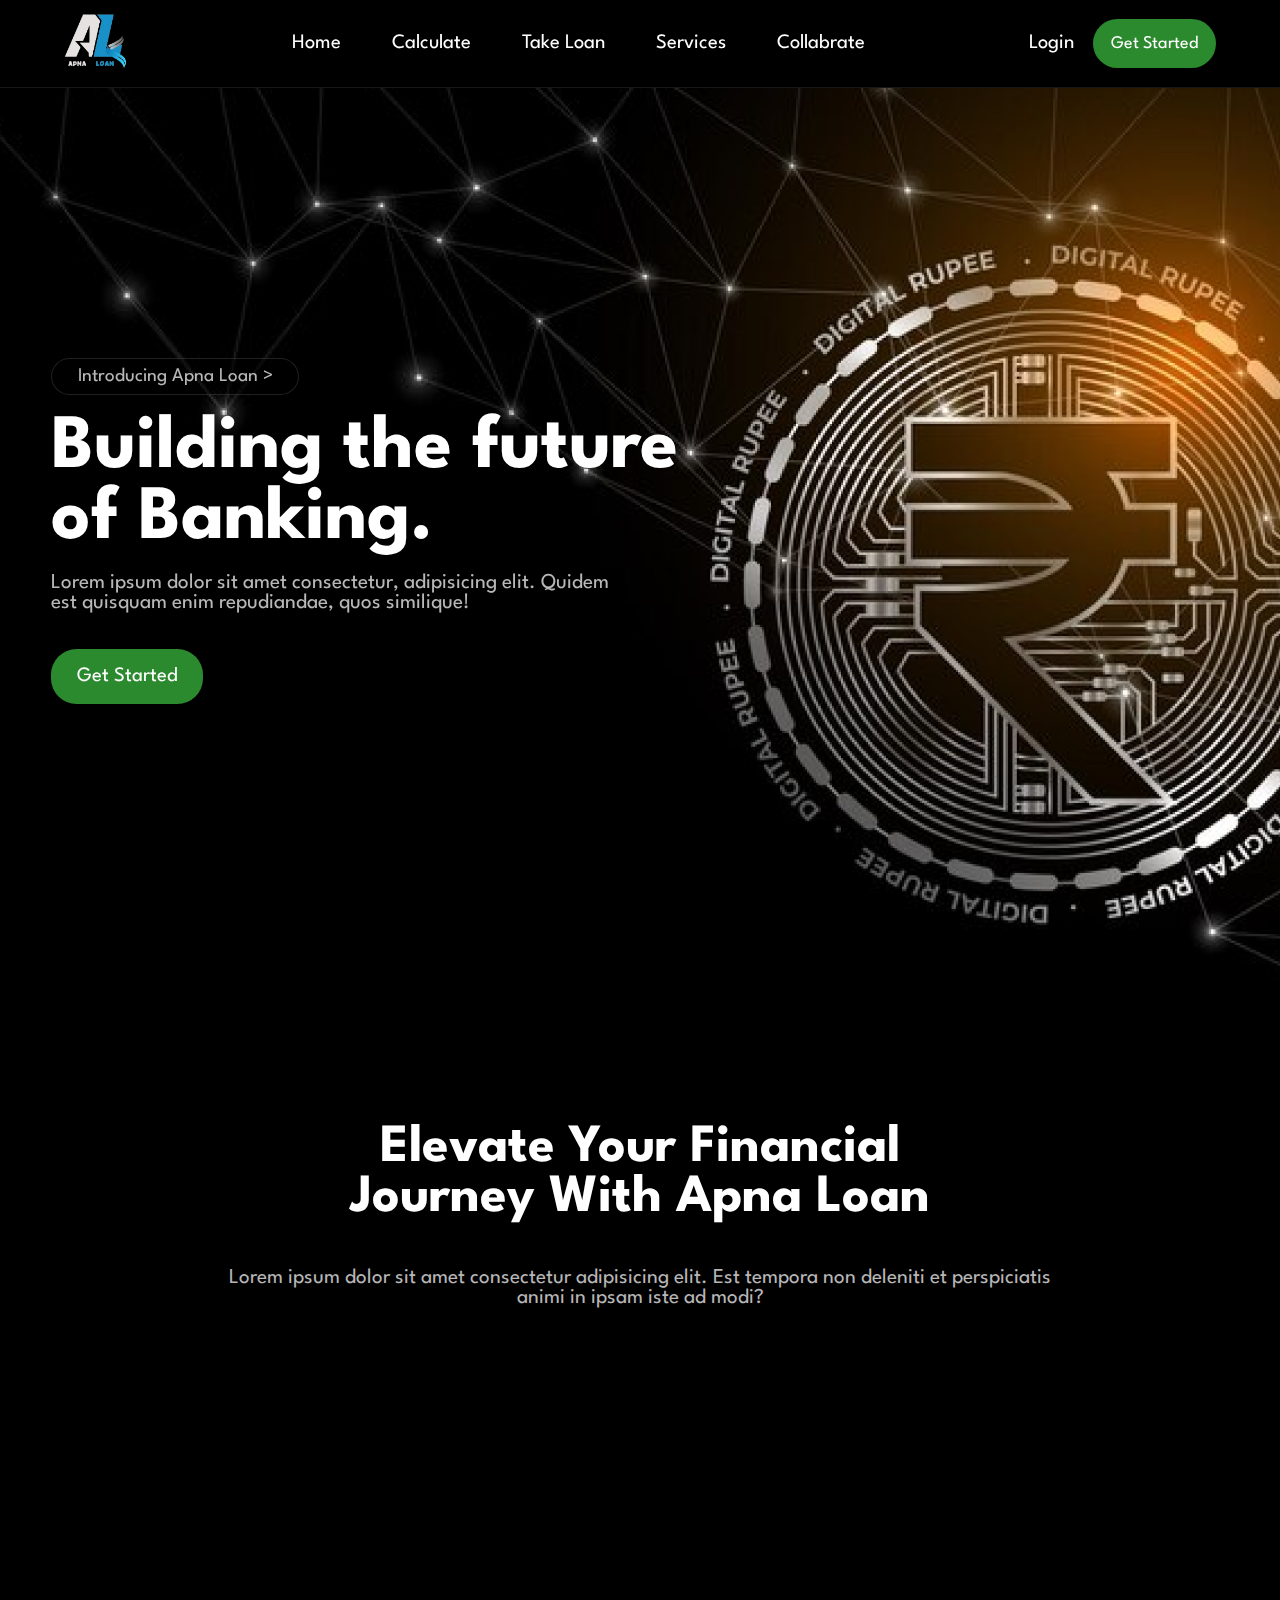
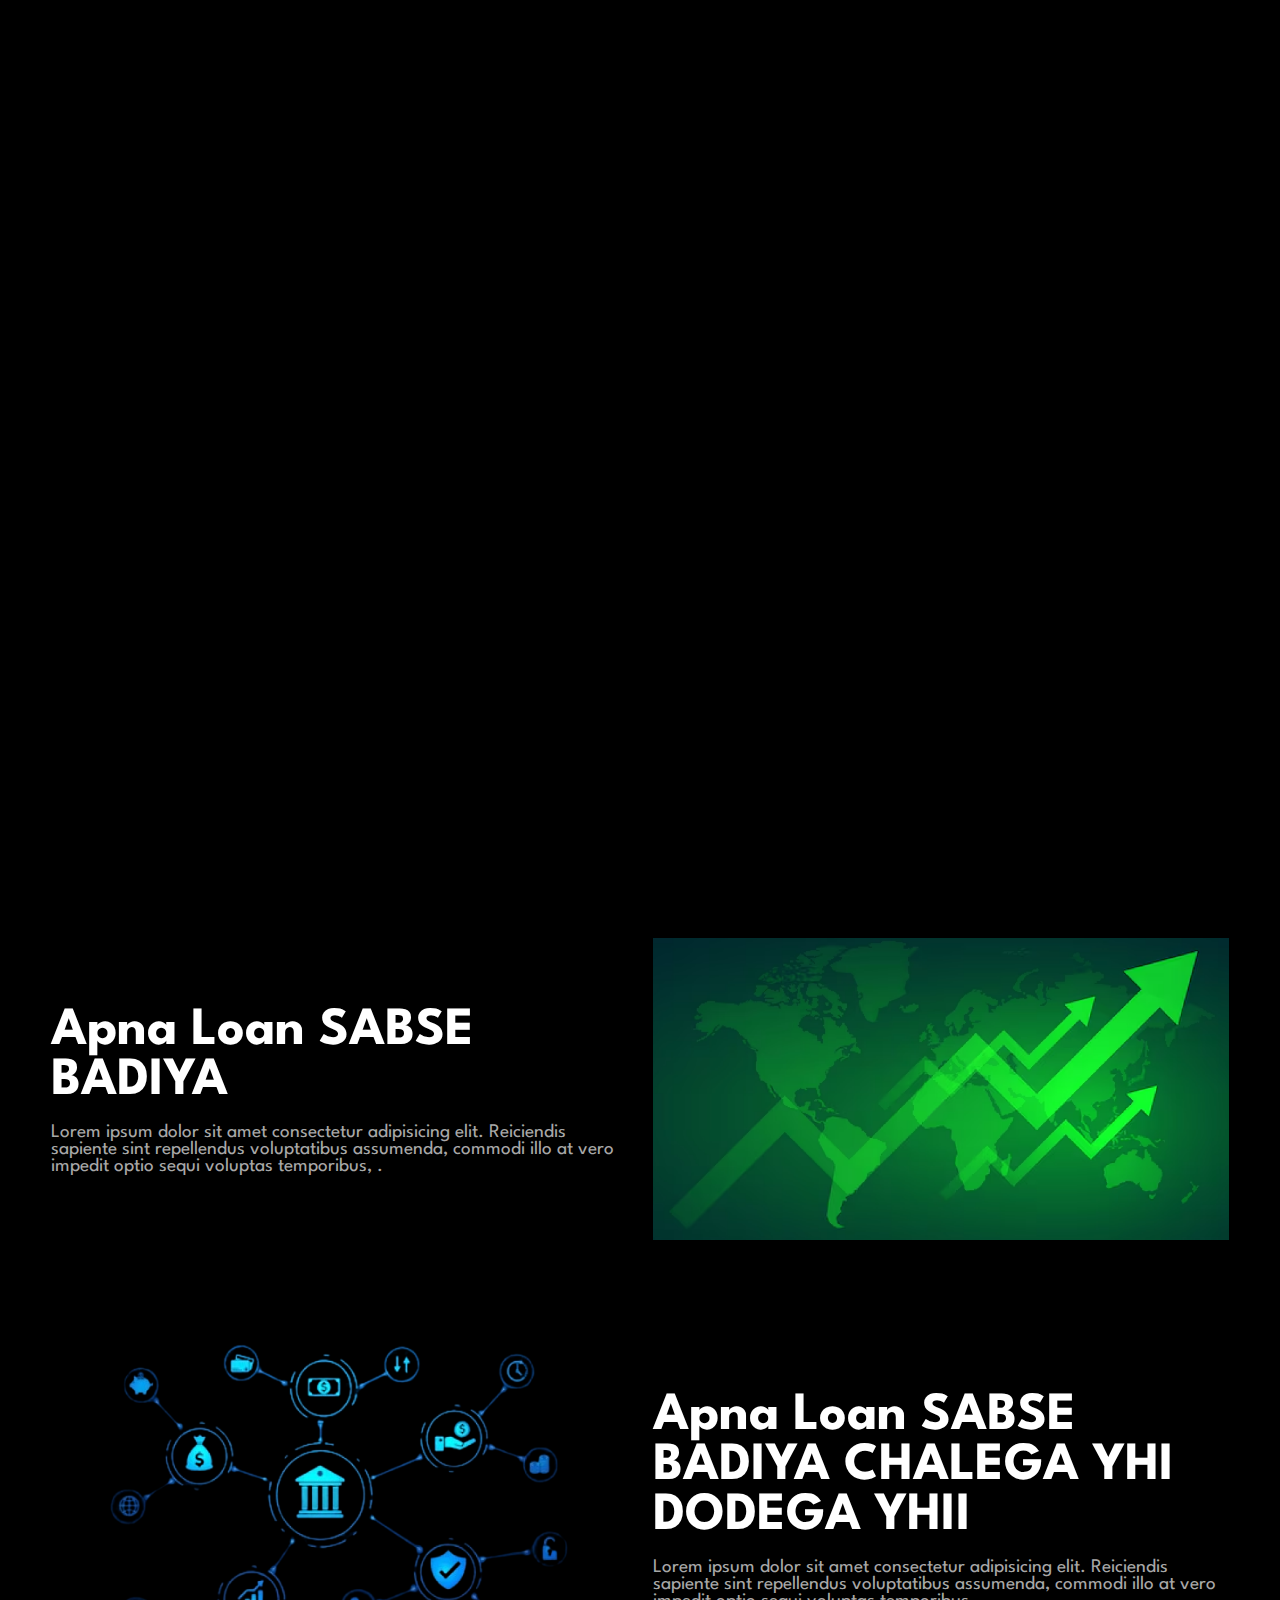
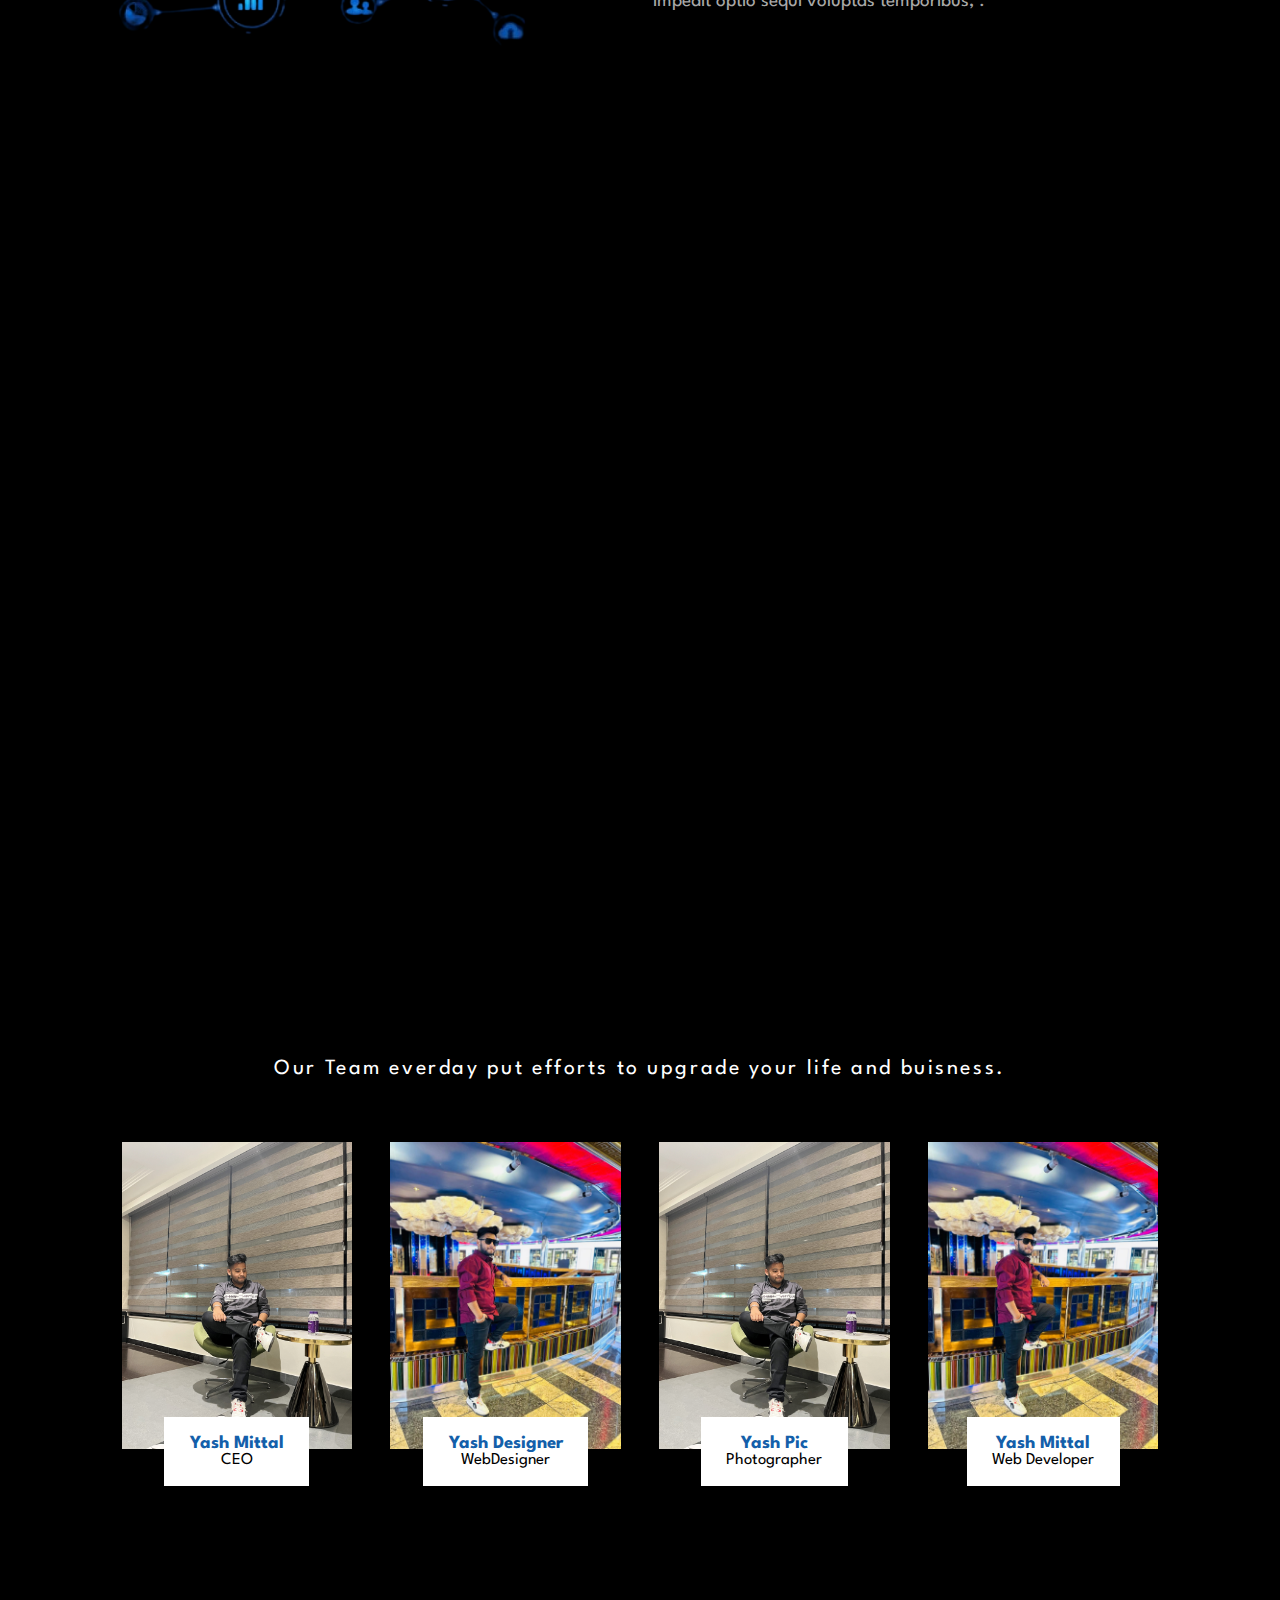
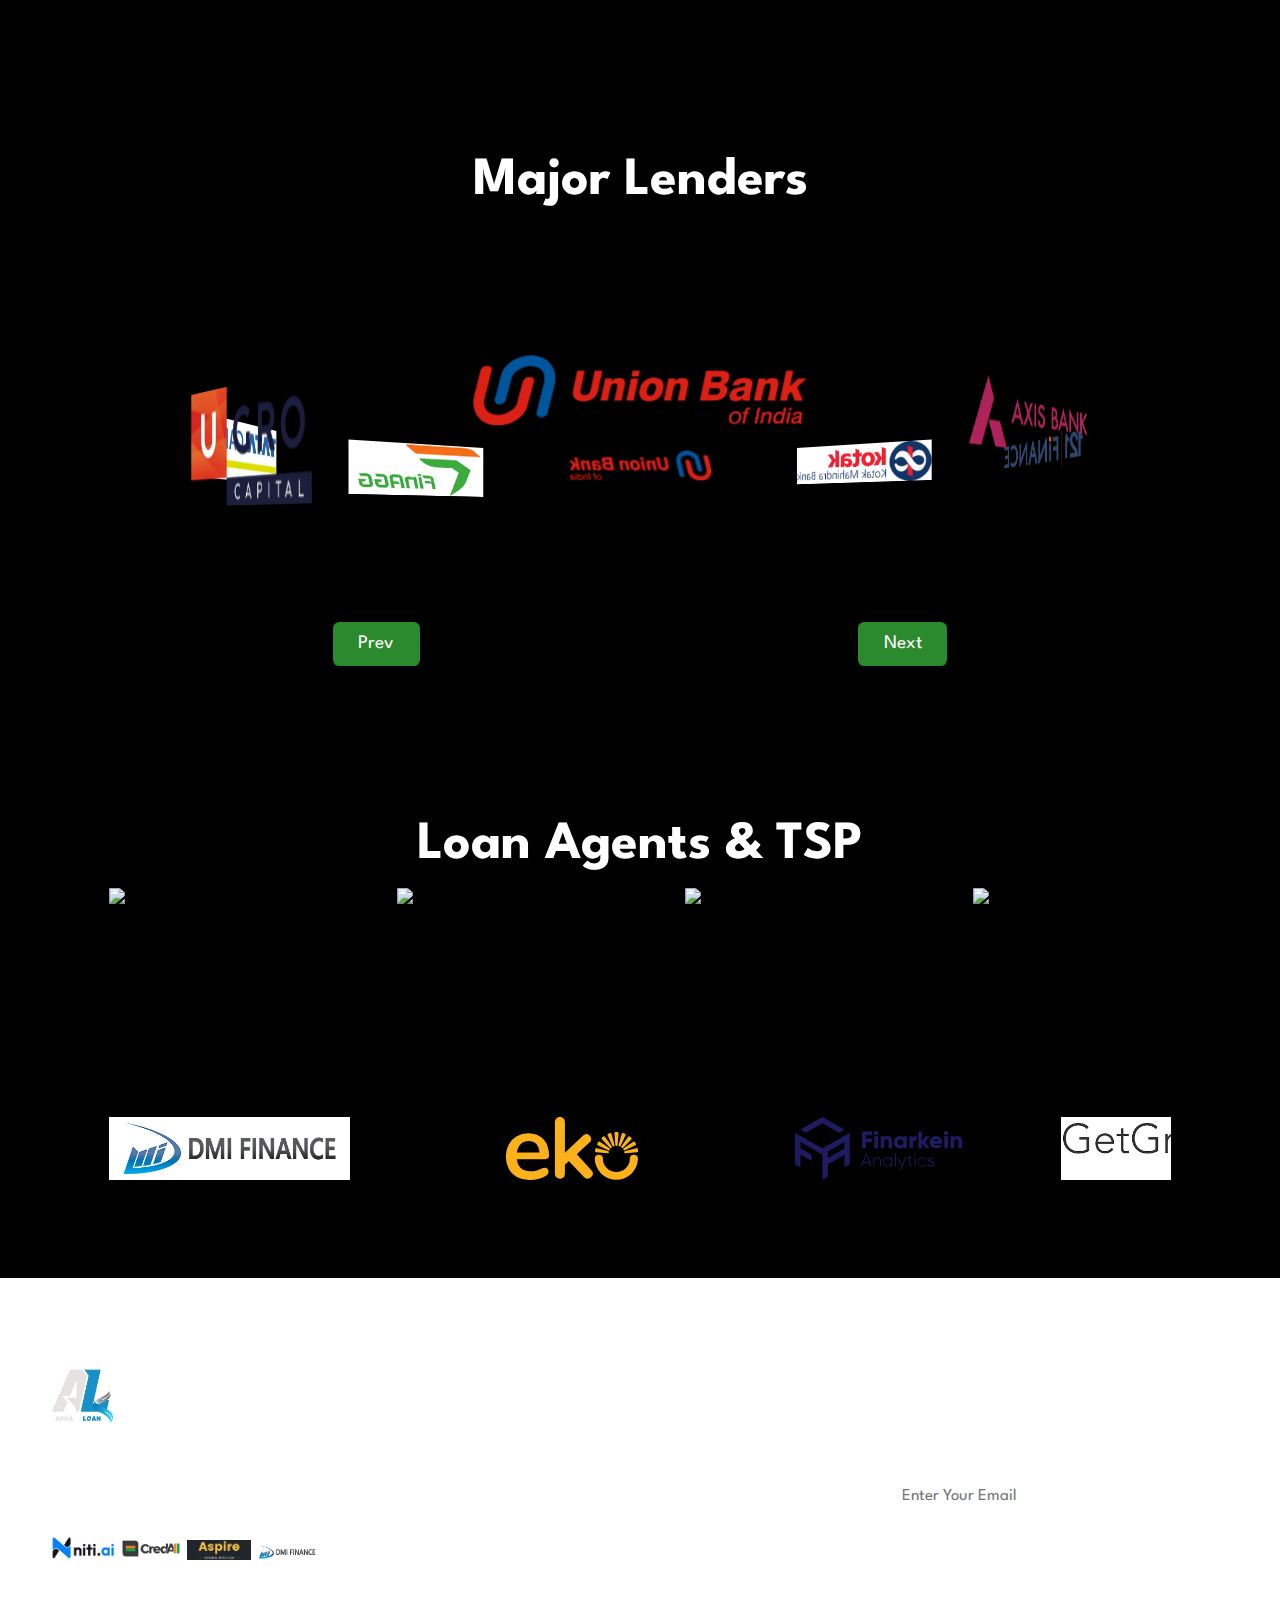
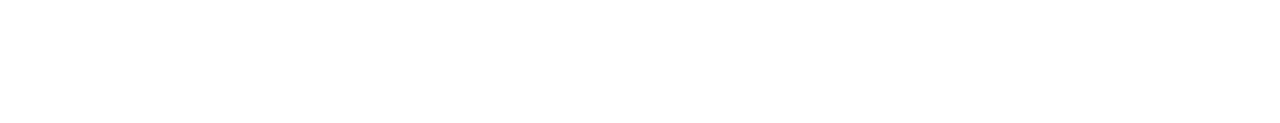
==== commit 1bc7779f: "Update index.html path error resolve" ====
--- a/Apna Loan/index.html
+++ b/Apna Loan/index.html
@@ -525,7 +525,7 @@
             </div>
         </div>
     </footer>
-    <script src="./script.js"></script>
+    <script src="./js/script.js"></script>
     <script src="https://unpkg.com/aos@next/dist/aos.js"></script>
     <script>
         AOS.init();
